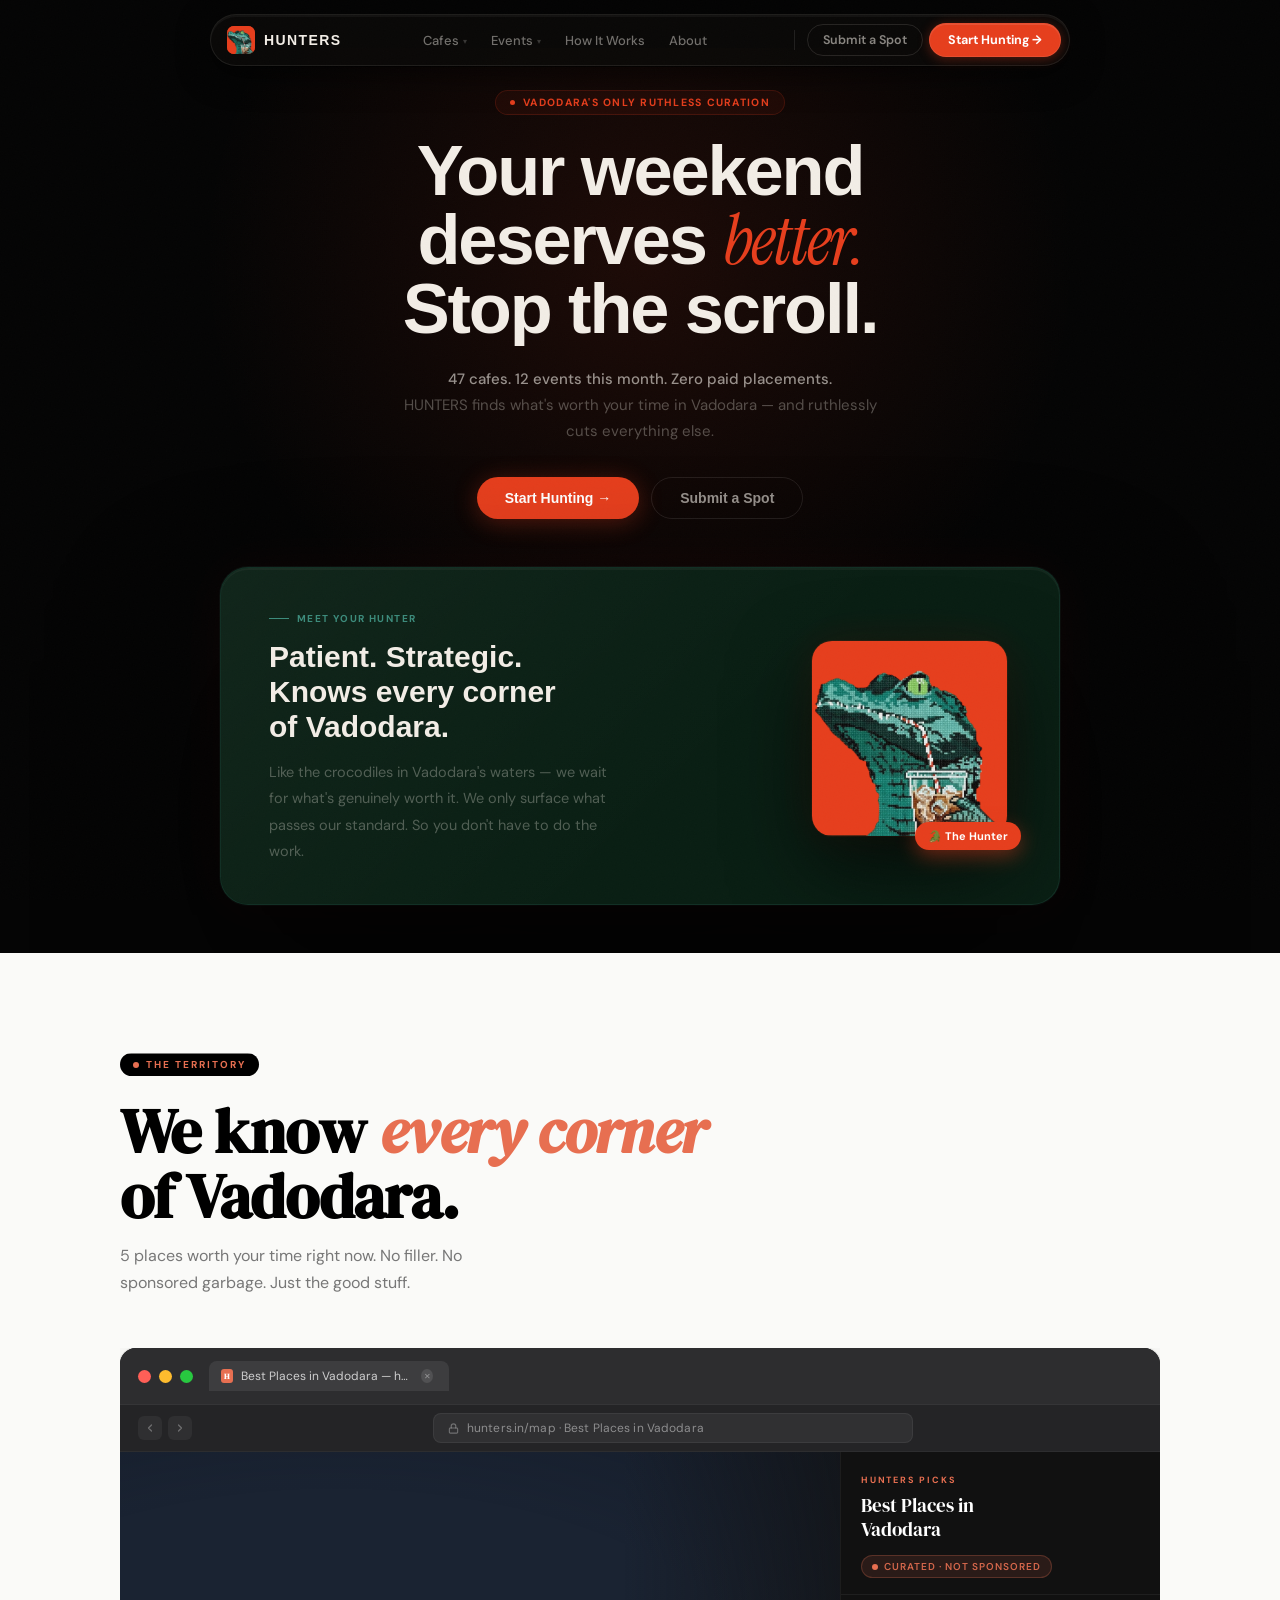
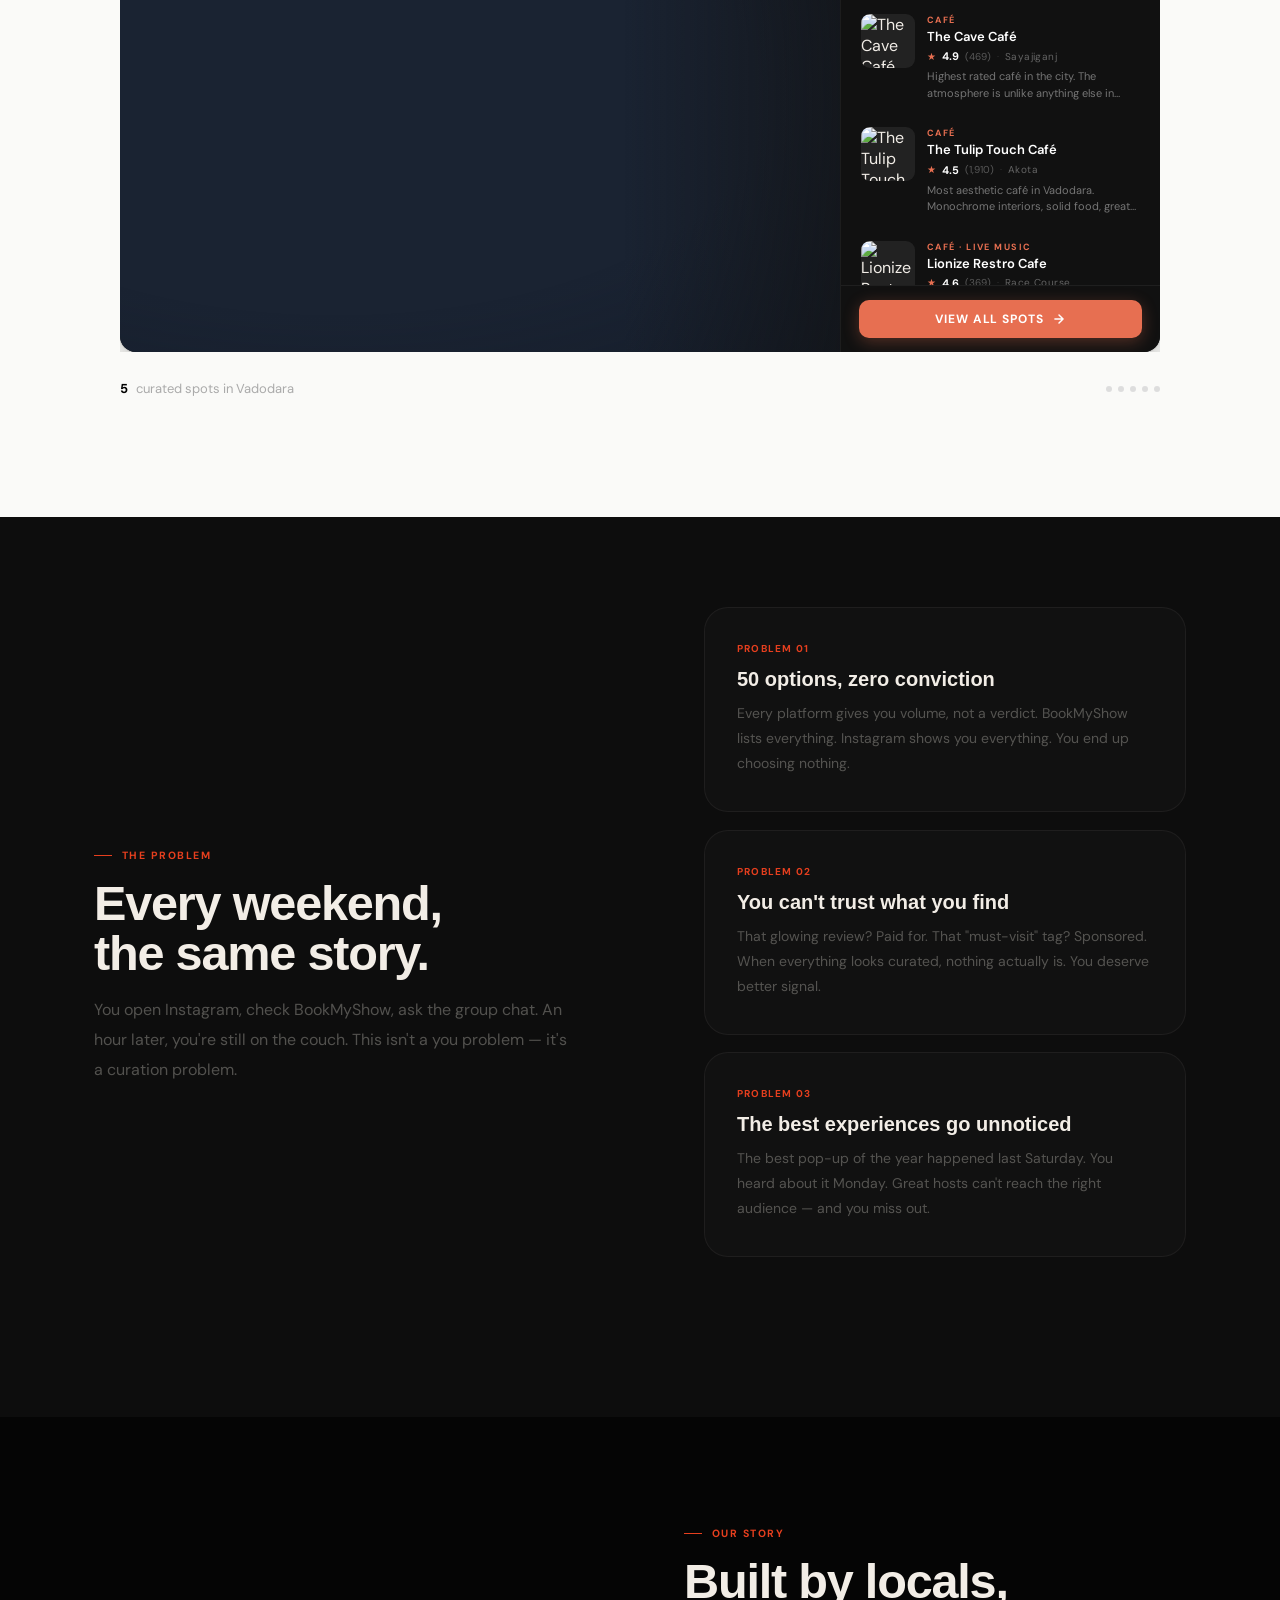
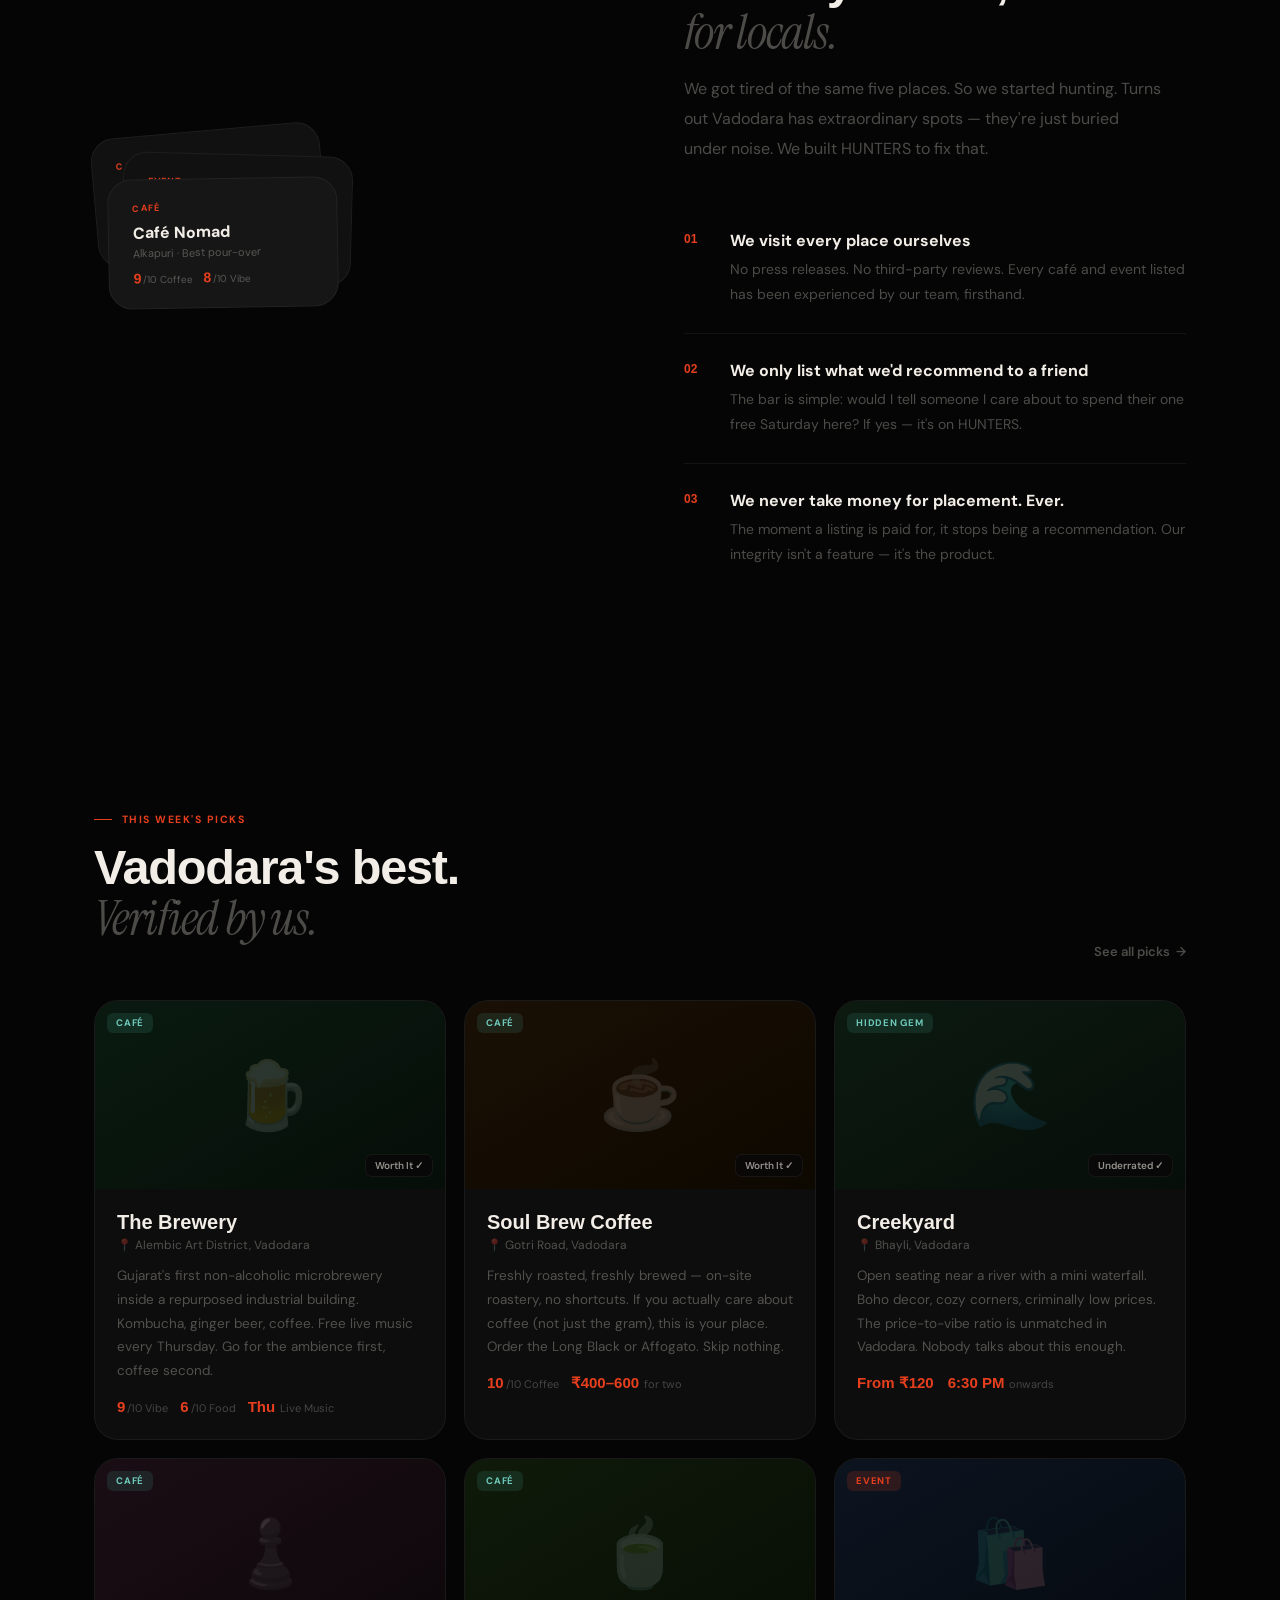
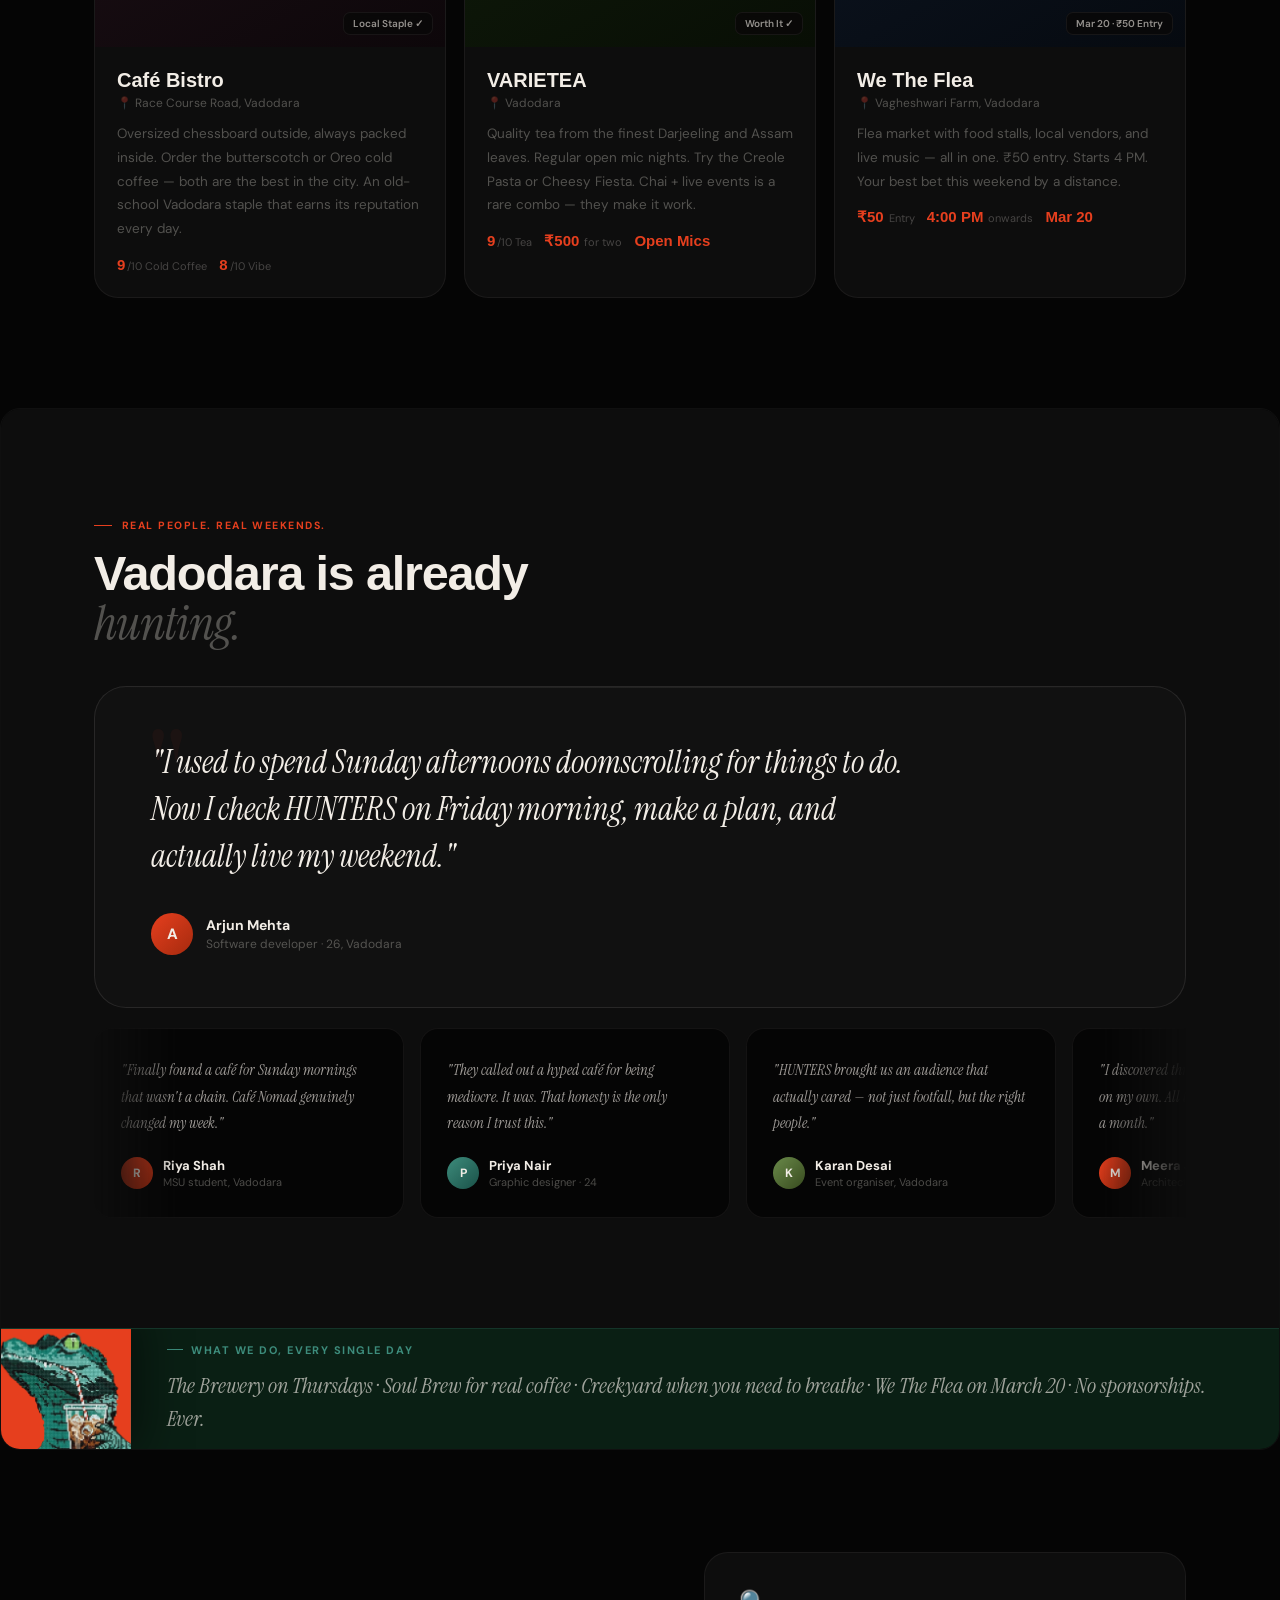
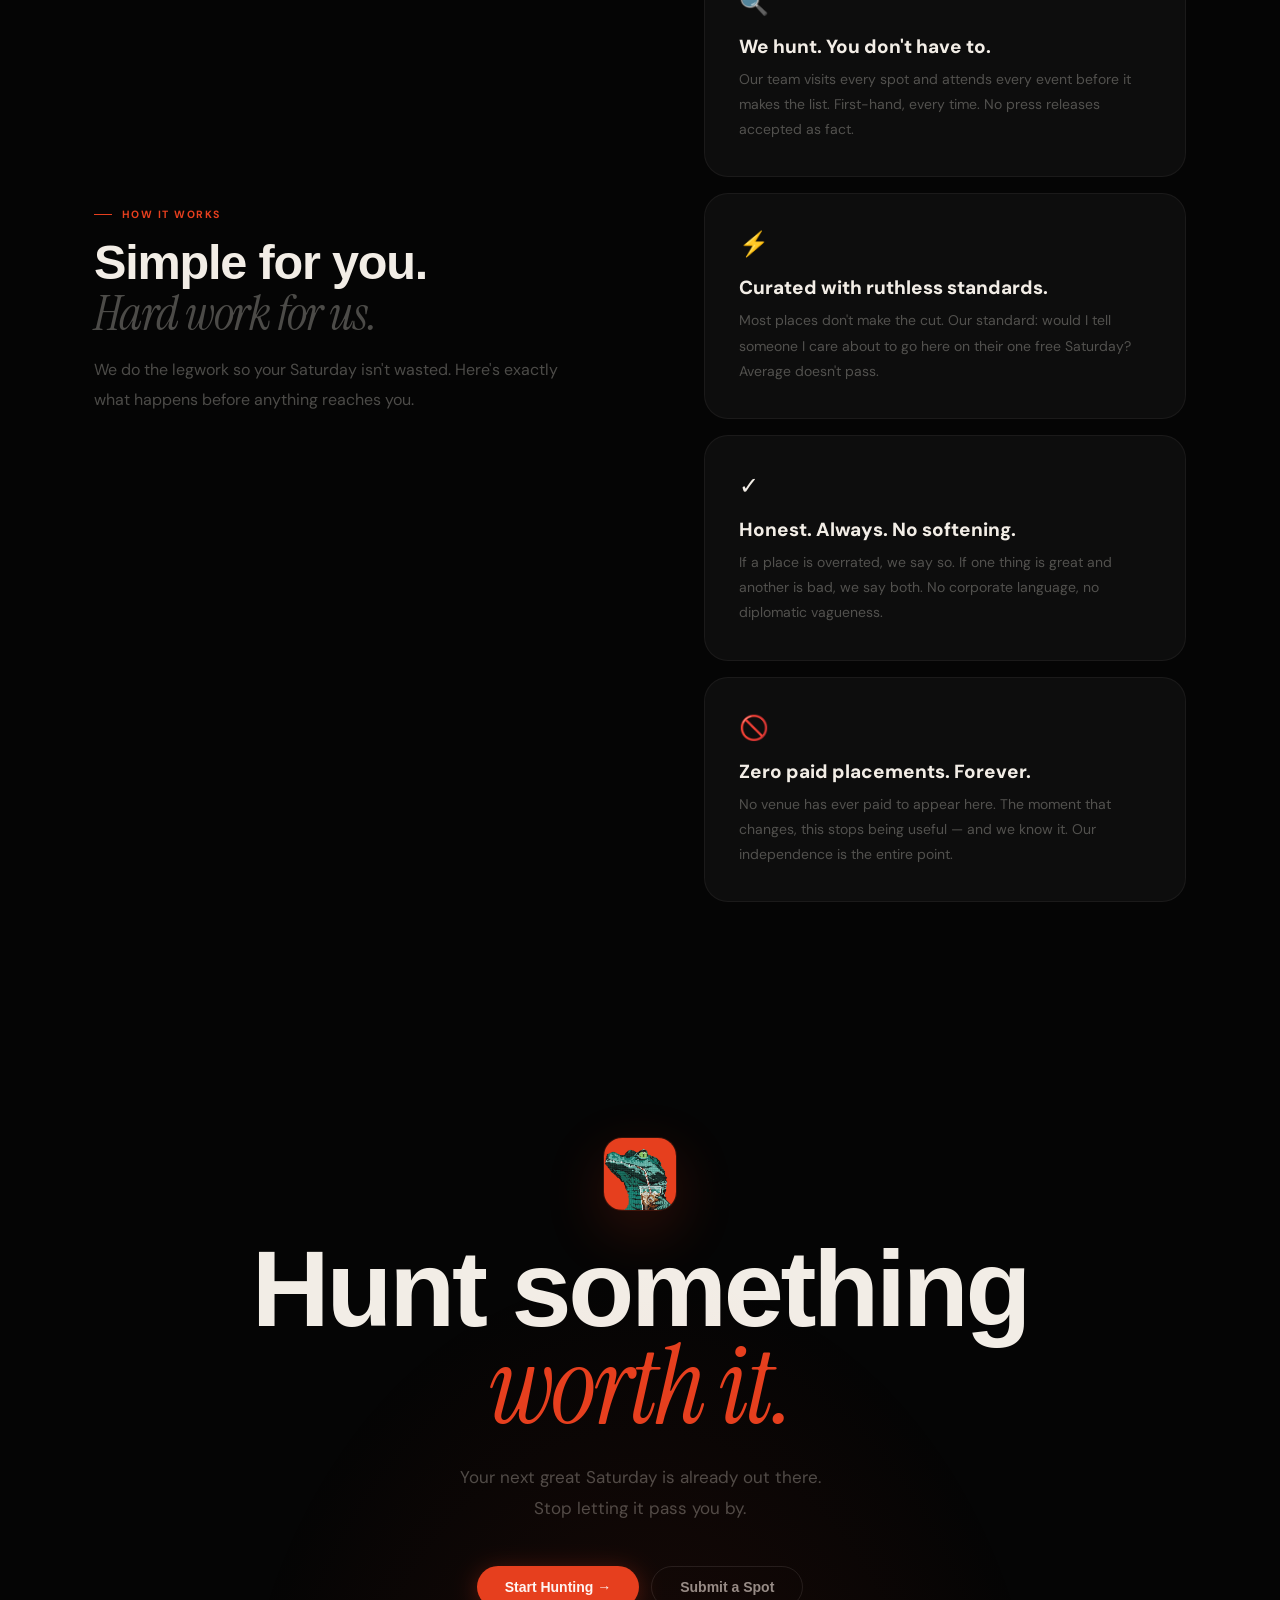
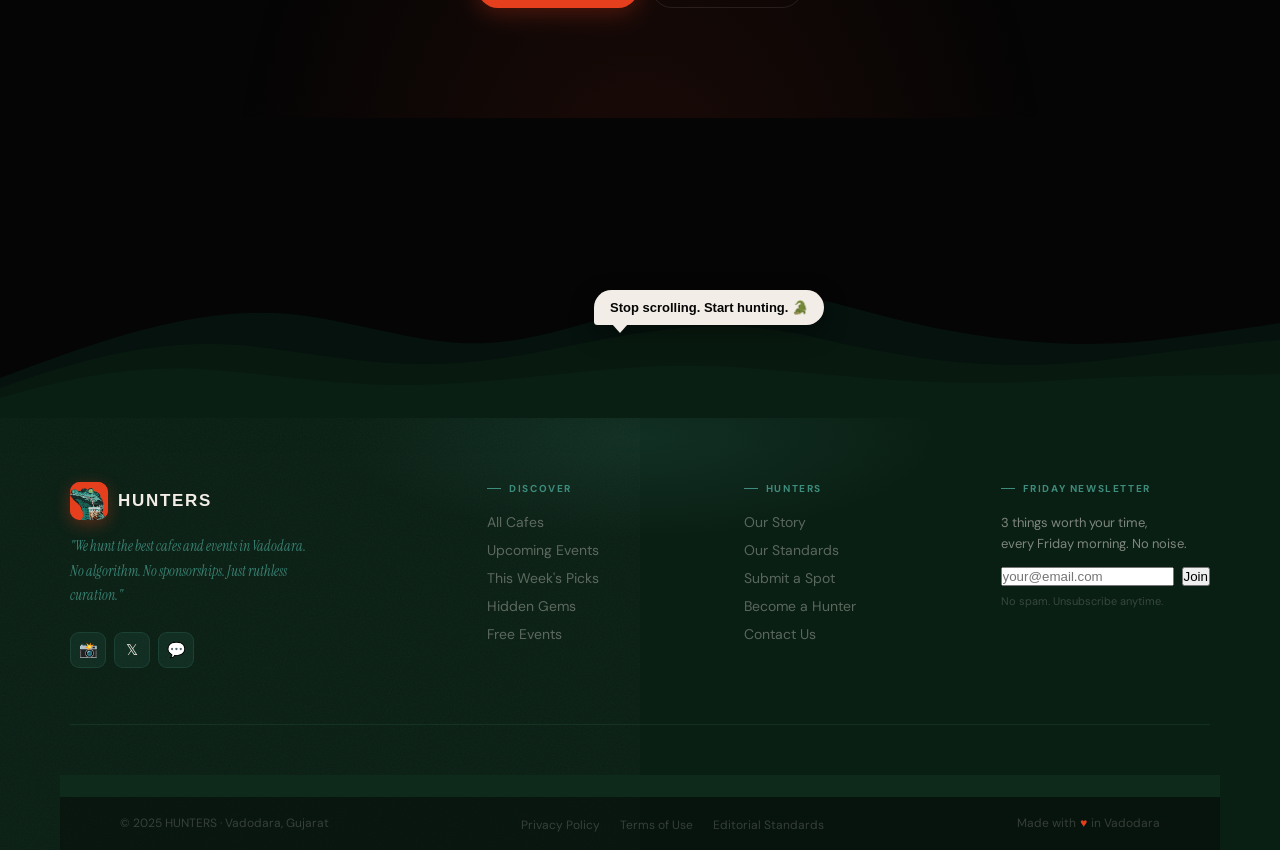
==== index.html @ c3a2cf5e "First Upload" ====
<!DOCTYPE html>
<html lang="en">

<head>
  <meta charset="UTF-8" />
  <meta name="viewport" content="width=device-width, initial-scale=1.0" />
  <title>HUNTERS — Find What's Worth It in Vadodara</title>
  <link rel="preconnect" href="https://fonts.googleapis.com">
  <link rel="preconnect" href="https://fonts.gstatic.com" crossorigin>
  <link
    href="https://fonts.googleapis.com/css2?family=Cabinet+Grotesk:wght@400;500;600;700;800;900&family=Instrument+Serif:ital@0;1&family=DM+Sans:ital,wght@0,300;0,400;0,500;1,400&family=DM+Serif+Display:ital@0;1&display=swap"
    rel="stylesheet">

  <style>
    /* ─────────────────────────────────────────
   DESIGN TOKENS
───────────────────────────────────────── */
    :root {
      --red: #e63f1e;
      --red-bright: #ff5230;
      --red-dim: rgba(230, 63, 30, .08);
      --red-glow: rgba(230, 63, 30, .18);

      --bg: #080808;
      --bg1: #0d0d0d;
      --bg2: #111111;
      --bg3: #161616;
      --bg4: #1c1c1c;

      --ink: #f2ede6;
      --ink60: rgba(242, 237, 230, .6);
      --ink30: rgba(242, 237, 230, .3);
      --ink10: rgba(242, 237, 230, .1);
      --ink06: rgba(242, 237, 230, .06);
      --ink03: rgba(242, 237, 230, .03);

      --green-bg: #0a1f14;
      --green-mid: #0d2a1a;
      --green-acc: #3d8c7c;
      --green-light: #4aab96;

      --r-sm: 12px;
      --r-md: 18px;
      --r-lg: 24px;
      --r-xl: 32px;

      --ease-out: cubic-bezier(.22, 1, .36, 1);
      --ease-in-out: cubic-bezier(.76, 0, .24, 1);
      --spring: cubic-bezier(.34, 1.4, .64, 1);
    }

    /* ─────────────────────────────────────────
   RESET + BASE
───────────────────────────────────────── */
    *,
    *::before,
    *::after {
      box-sizing: border-box;
      margin: 0;
      padding: 0;
    }

    html {
      scroll-behavior: smooth;
      font-size: 16px;
      -webkit-font-smoothing: antialiased;
    }

    body {
      background: #050505;
      color: var(--ink);
      font-family: 'DM Sans', sans-serif;
      font-weight: 400;
      overflow-x: hidden;
    }

    img {
      display: block;
    }

    a {
      text-decoration: none;
      color: inherit;
    }

    ::selection {
      background: var(--red);
      color: white;
    }


    /* Hero gets no side margin — full bleed */




    /* ─────────────────────────────────────────
   GRAIN OVERLAY
───────────────────────────────────────── */
    #grain {
      position: fixed;
      inset: 0;
      z-index: 8998;
      pointer-events: none;
      opacity: .28;
      background-image: url("data:image/svg+xml,%3Csvg xmlns='http://www.w3.org/2000/svg'%3E%3Cfilter id='g'%3E%3CfeTurbulence type='fractalNoise' baseFrequency='.72' numOctaves='4' stitchTiles='stitch'/%3E%3C/filter%3E%3Crect width='100%25' height='100%25' filter='url(%23g)' opacity='.06'/%3E%3C/svg%3E");
      animation: grainShift 8s steps(1) infinite;
    }

    @keyframes grainShift {
      0% {
        background-position: 0 0;
      }

      20% {
        background-position: -50px 30px;
      }

      40% {
        background-position: 80px -20px;
      }

      60% {
        background-position: -30px 60px;
      }

      80% {
        background-position: 50px -50px;
      }
    }

    /* ─────────────────────────────────────────
   NAV — Floating pill, Wispr Flow style
───────────────────────────────────────── */

    /* Outer wrapper — sits at top, provides the padding so pill floats */
    nav {
      position: fixed;
      top: 0;
      left: 0;
      right: 0;
      z-index: 700;
      padding: 14px 20px;
      pointer-events: none;
      /* let clicks pass through padding area */
      animation: fromTop .7s var(--ease-out) both;
    }

    @keyframes fromTop {
      from {
        opacity: 0;
        transform: translateY(-16px);
      }

      to {
        opacity: 1;
        transform: none;
      }
    }

    /* The pill itself */
    .nav-pill {
      pointer-events: all;
      max-width: 860px;
      margin: 0 auto;
      height: 52px;
      display: flex;
      align-items: center;
      justify-content: space-between;
      padding: 0 8px 0 16px;
      background: rgba(12, 11, 10, .88);
      backdrop-filter: blur(28px) saturate(180%);
      -webkit-backdrop-filter: blur(28px) saturate(180%);
      border: 1px solid rgba(242, 237, 230, .09);
      border-radius: 100px;
      box-shadow:
        0 2px 0 rgba(255, 255, 255, .04) inset,
        0 8px 32px rgba(0, 0, 0, .55),
        0 1px 0 rgba(0, 0, 0, .6);
      transition: border-color .3s, box-shadow .3s;
    }

    .nav-pill:hover {
      border-color: rgba(242, 237, 230, .13);
      box-shadow: 0 2px 0 rgba(255, 255, 255, .04) inset, 0 12px 40px rgba(0, 0, 0, .65), 0 1px 0 rgba(0, 0, 0, .6);
    }

    /* Divider between links and CTAs */
    .n-divider {
      width: 1px;
      height: 20px;
      background: rgba(242, 237, 230, .1);
      margin: 0 6px;
      flex-shrink: 0;
    }

    .n-brand {
      display: flex;
      align-items: center;
      gap: 9px;
      flex-shrink: 0;
    }

    .n-logo {
      width: 28px;
      height: 28px;
      border-radius: 7px;
      background: var(--red);
      overflow: hidden;
      flex-shrink: 0;
    }

    .n-logo img {
      width: 100%;
      height: 100%;
      object-fit: cover;
      object-position: 50% 18%;
    }

    .n-name {
      font-family: 'Cabinet Grotesk', sans-serif;
      font-weight: 900;
      font-size: 14px;
      letter-spacing: .1em;
      color: var(--ink);
    }

    .n-links {
      display: flex;
      align-items: center;
      gap: 0;
      list-style: none;
      margin: 0 auto;
      padding: 0 8px;
    }

    .n-links a {
      font-size: 13px;
      font-weight: 500;
      color: rgba(242, 237, 230, .45);
      padding: 6px 12px;
      border-radius: 100px;
      transition: color .2s, background .2s;
      display: flex;
      align-items: center;
      gap: 4px;
      white-space: nowrap;
    }

    .n-links a:hover {
      color: var(--ink);
      background: rgba(242, 237, 230, .06);
    }

    .n-arr {
      font-size: 8px;
      opacity: .45;
      margin-top: 1px;
    }

    .n-right {
      display: flex;
      align-items: center;
      gap: 6px;
      flex-shrink: 0;
    }

    /* Ghost pill — "Submit a Spot" */
    .n-ghost {
      font-size: 12.5px;
      font-weight: 600;
      color: rgba(242, 237, 230, .55);
      padding: 7px 15px;
      border-radius: 100px;
      border: 1px solid rgba(242, 237, 230, .12);
      transition: border-color .2s, color .2s, background .2s;
      white-space: nowrap;
    }

    .n-ghost:hover {
      border-color: rgba(242, 237, 230, .22);
      color: var(--ink);
      background: rgba(242, 237, 230, .04);
    }

    /* Filled pill — "Start Hunting →" */
    .n-cta {
      font-size: 12.5px;
      font-weight: 700;
      color: #fff;
      padding: 8px 18px;
      border-radius: 100px;
      background: var(--red);
      border: 1px solid rgba(255, 255, 255, .08);
      box-shadow: 0 2px 12px rgba(230, 63, 30, .35), 0 1px 0 rgba(255, 255, 255, .1) inset;
      transition: background .2s, transform .15s var(--spring), box-shadow .3s;
      white-space: nowrap;
    }

    .n-cta:hover {
      background: var(--red-bright);
      transform: translateY(-1px);
      box-shadow: 0 6px 24px rgba(230, 63, 30, .5), 0 1px 0 rgba(255, 255, 255, .12) inset;
    }

    /* ─────────────────────────────────────────
   TESTIMONIALS + BANNER — merged Wispr-style block
───────────────────────────────────────── */
    .proof-merged {
      margin: 0 16px 12px;
      border-radius: 28px;
      overflow: hidden;
      border: 1px solid rgba(255, 255, 255, .045);
    }

    .proof-merged .proof {
      border-radius: 0;
      background: var(--bg1);
    }

    /* Banner flush at bottom — no padding, no gap */
    .croc-banner-flush {
      padding: 0 !important;
      margin: 0 !important;
      background: transparent !important;
    }

    .croc-banner-flush .croc-banner {
      border-radius: 0 !important;
      border: none !important;
      border-top: 1px solid rgba(61, 140, 124, .2) !important;
      box-shadow: none !important;
      min-height: 80px;
    }

    /* ─────────────────────────────────────────
   HERO
───────────────────────────────────────── */
    .hero {
      min-height: 100vh;
      display: flex;
      flex-direction: column;
      align-items: center;
      justify-content: center;
      padding: 90px 40px 48px;
      text-align: center;
      position: relative;
      overflow: hidden;
    }

    /* Ambient glow */
    .h-glow {
      position: absolute;
      top: 5%;
      left: 50%;
      transform: translateX(-50%);
      width: 1000px;
      height: 700px;
      background: radial-gradient(ellipse at 50% 30%, rgba(230, 63, 30, .11) 0%, transparent 62%);
      pointer-events: none;
      animation: breathe 7s ease-in-out infinite;
    }

    @keyframes breathe {

      0%,
      100% {
        opacity: .8;
        transform: translateX(-50%) scale(1);
      }

      50% {
        opacity: 1;
        transform: translateX(-50%) scale(1.06);
      }
    }


    /* Badge */
    .h-badge {
      display: inline-flex;
      align-items: center;
      gap: 8px;
      background: rgba(230, 63, 30, .07);
      border: 1px solid rgba(230, 63, 30, .18);
      border-radius: 100px;
      padding: 5px 14px;
      font-size: 10.5px;
      font-weight: 700;
      letter-spacing: .12em;
      text-transform: uppercase;
      color: var(--red);
      margin-bottom: 24px;
      animation: fadeUp .7s var(--ease-out) .1s both;
    }

    .h-dot {
      width: 5px;
      height: 5px;
      background: var(--red);
      border-radius: 50%;
      animation: pulse 2s infinite;
    }

    @keyframes pulse {

      0%,
      100% {
        opacity: 1;
        transform: scale(1);
      }

      50% {
        opacity: .3;
        transform: scale(.6);
      }
    }

    /* Headline — word-by-word */
    .h-title {
      font-family: 'Cabinet Grotesk', sans-serif;
      font-weight: 900;
      font-size: clamp(40px, 5.5vw, 80px);
      line-height: .92;
      letter-spacing: -.03em;
      margin-bottom: 0;
    }

    /* Each line clips to reveal text on load */
    .h-line {
      display: block;
      overflow: hidden;
      padding-bottom: .06em;
    }

    .h-line-inner {
      display: block;
      animation: lineUp .9s var(--ease-out) both;
    }

    .hl1 .h-line-inner {
      animation-delay: .12s;
    }

    .hl2 .h-line-inner {
      animation-delay: .24s;
    }

    .hl3 .h-line-inner {
      animation-delay: .36s;
    }

    @keyframes lineUp {
      from {
        transform: translateY(102%);
        opacity: 0;
      }

      to {
        transform: translateY(0);
        opacity: 1;
      }
    }

    .h-serif {
      font-family: 'Instrument Serif', serif;
      font-style: italic;
      font-weight: 400;
      color: var(--red);
    }

    .h-sub {
      font-size: 15px;
      font-weight: 400;
      color: var(--ink30);
      line-height: 1.75;
      max-width: 480px;
      margin: 20px auto 32px;
      animation: fadeUp .7s var(--ease-out) .5s both;
    }

    .h-sub strong {
      color: var(--ink60);
      font-weight: 500;
    }

    .h-ctas {
      display: flex;
      gap: 12px;
      justify-content: center;
      flex-wrap: wrap;
      animation: fadeUp .7s var(--ease-out) .62s both;
      margin-bottom: 48px;
    }

    /* ─────────────────────────────────────────
   CROC PANEL — 3D tilt, premium card
───────────────────────────────────────── */
    .croc-wrap {
      animation: fadeUp .9s var(--ease-out) .72s both;
      perspective: 1000px;
      width: min(840px, 92vw);
    }

    .croc-card {
      background: var(--green-bg);
      border: 1px solid rgba(61, 140, 124, .16);
      border-radius: 28px;
      display: flex;
      flex-direction: column;
      position: relative;
      overflow: hidden;
      transform-style: preserve-3d;
      transition: transform .06s linear;
      box-shadow:
        0 2px 0 rgba(255, 255, 255, .04) inset,
        0 80px 160px rgba(0, 0, 0, .7),
        0 0 0 1px rgba(61, 140, 124, .08),
        0 0 60px rgba(230, 63, 30, .05);
    }

    /* Inner row: text + croc image */
    .croc-inner {
      display: flex;
      align-items: center;
      padding: 44px 52px 40px 48px;
      gap: 48px;
      transform-style: preserve-3d;
    }

    /* Shimmer on hover */
    .croc-card::before {
      content: '';
      position: absolute;
      inset: 0;
      border-radius: 28px;
      background: linear-gradient(135deg, rgba(255, 255, 255, .03) 0%, transparent 60%);
      pointer-events: none;
      transition: opacity .4s;
    }

    .croc-card:hover::before {
      opacity: .7;
    }

    .croc-text {
      flex: 1;
      text-align: left;
      transform: translateZ(24px);
    }

    .croc-eyebrow {
      font-size: 10px;
      font-weight: 700;
      letter-spacing: .14em;
      text-transform: uppercase;
      color: var(--green-acc);
      margin-bottom: 14px;
      display: flex;
      align-items: center;
      gap: 8px;
    }

    .croc-eyebrow::before {
      content: '';
      width: 20px;
      height: 1px;
      background: var(--green-acc);
    }

    .croc-title {
      font-family: 'Cabinet Grotesk', sans-serif;
      font-weight: 800;
      font-size: clamp(22px, 2.8vw, 30px);
      line-height: 1.18;
      color: var(--ink);
      margin-bottom: 14px;
    }

    .croc-body {
      font-size: 14.5px;
      color: var(--ink30);
      line-height: 1.82;
      max-width: 360px;
    }

    /* Croc image */
    .croc-img-side {
      flex-shrink: 0;
      width: 195px;
      height: 195px;
      position: relative;
      transform: translateZ(44px);
    }

    .croc-img-side img {
      width: 195px;
      height: 195px;
      border-radius: 20px;
      object-fit: cover;
      object-position: 50% 14%;
      box-shadow:
        0 30px 80px rgba(0, 0, 0, .65),
        0 0 0 1px rgba(230, 63, 30, .12),
        0 0 40px rgba(230, 63, 30, .1);
      animation: float 5s ease-in-out infinite;
    }

    @keyframes float {

      0%,
      100% {
        transform: translateY(0)
      }

      50% {
        transform: translateY(-9px)
      }
    }

    .croc-badge {
      position: absolute;
      bottom: -14px;
      right: -14px;
      background: var(--red);
      color: #fff;
      font-size: 11px;
      font-weight: 700;
      padding: 7px 13px;
      border-radius: 100px;
      white-space: nowrap;
      box-shadow: 0 6px 20px rgba(230, 63, 30, .45);
      transform: translateZ(56px);
    }


    to {
      transform: translateX(-50%);
    }
    }

    to {
      transform: translateX(-50%)
    }
    }

    /* ─────────────────────────────────────────
   CROC BANNER — Wispr-style
───────────────────────────────────────── */
    .croc-banner-wrap {
      padding: 28px 44px;
      background: #050505;
    }

    .croc-banner {
      background: var(--green-bg);
      border: 1px solid rgba(61, 140, 124, .2);
      border-radius: 24px;
      display: flex;
      align-items: center;
      overflow: hidden;
      position: relative;
      min-height: 120px;
      box-shadow: 0 2px 0 rgba(255, 255, 255, .03) inset, 0 20px 60px rgba(0, 0, 0, .5);
    }

    /* Croc image flush left, overflowing top */
    .cb-croc {
      flex-shrink: 0;
      width: 130px;
      height: 140px;
      position: relative;
      margin-bottom: -20px;
      /* overflow bottom */
      align-self: flex-end;
    }

    .cb-croc img {
      width: 130px;
      height: 140px;
      object-fit: cover;
      object-position: 50% 10%;
      border-radius: 0;
      /* slight overflow feel */
      margin-top: -18px;
      filter: drop-shadow(8px 0 24px rgba(0, 0, 0, .5));
    }

    /* Divider line between croc and text */
    .cb-croc::after {
      content: '';
      position: absolute;
      right: 0;
      top: 20%;
      bottom: 10%;
      width: 1px;
      background: rgba(61, 140, 124, .2);
    }

    /* Right content */
    .cb-content {
      flex: 1;
      padding: 0 36px;
      overflow: hidden;
    }

    .cb-label {
      font-size: 11px;
      font-weight: 700;
      letter-spacing: .14em;
      text-transform: uppercase;
      color: var(--green-acc);
      margin-bottom: 12px;
      display: flex;
      align-items: center;
      gap: 8px;
    }

    .cb-label::before {
      content: '';
      width: 16px;
      height: 1px;
      background: var(--green-acc);
    }

    .cb-static-text {
      font-family: 'Instrument Serif', serif;
      font-style: italic;
      font-size: clamp(16px, 2vw, 22px);
      color: rgba(242, 237, 230, .65);
      line-height: 1.5;
    }

    @media(max-width:900px) {
      .croc-banner-wrap {
        padding: 20px 16px;
      }

      .croc-banner {
        border-radius: 18px;
        min-height: 100px;
      }

      .cb-croc {
        width: 90px;
        height: 100px;
      }

      .cb-croc img {
        width: 90px;
        height: 100px;
      }

      .cb-content {
        padding: 0 20px;
      }

      .cb-ticker {
        font-size: 16px;
      }
    }

    /* ─────────────────────────────────────────
   SHARED LAYOUT
───────────────────────────────────────── */
    .wrap {
      max-width: 1180px;
      margin: 0 auto;
      padding: 110px 44px;
    }

    .wrap-wide {
      max-width: 1180px;
      margin: 0 auto;
      padding: 0 44px;
    }


    .ey {
      font-size: 10.5px;
      font-weight: 700;
      letter-spacing: .14em;
      text-transform: uppercase;
      color: var(--red);
      margin-bottom: 16px;
      display: flex;
      align-items: center;
      gap: 10px;
    }

    .ey::before {
      content: '';
      width: 18px;
      height: 1px;
      background: var(--red);
    }

    .sec-h {
      font-family: 'Cabinet Grotesk', sans-serif;
      font-weight: 900;
      font-size: clamp(34px, 3.8vw, 52px);
      line-height: 1.04;
      letter-spacing: -.025em;
      margin-bottom: 16px;
    }

    .sec-h .it {
      font-family: 'Instrument Serif', serif;
      font-style: italic;
      font-weight: 400;
      color: var(--ink30);
    }

    .sec-p {
      font-size: 16px;
      color: var(--ink30);
      line-height: 1.88;
      max-width: 480px;
    }

    /* ─────────────────────────────────────────
   BUTTONS
───────────────────────────────────────── */
    .btn-red {
      display: inline-flex;
      align-items: center;
      gap: 7px;
      background: var(--red);
      color: #fff;
      font-family: 'Cabinet Grotesk', sans-serif;
      font-size: 14px;
      font-weight: 700;
      padding: 13px 28px;
      border-radius: 100px;
      border: none;
      white-space: nowrap;
      box-shadow: 0 4px 24px rgba(230, 63, 30, .32);
      transition: background .2s, transform .2s var(--spring), box-shadow .25s;
    }

    .btn-red:hover {
      background: var(--red-bright);
      transform: translateY(-2px);
      box-shadow: 0 12px 40px rgba(230, 63, 30, .5);
    }

    .btn-outline {
      display: inline-flex;
      align-items: center;
      gap: 7px;
      background: transparent;
      color: var(--ink60);
      font-family: 'Cabinet Grotesk', sans-serif;
      font-size: 14px;
      font-weight: 600;
      padding: 12px 28px;
      border-radius: 100px;
      border: 1px solid var(--ink10);
      white-space: nowrap;
      transition: border-color .2s, color .2s, transform .2s var(--spring), background .2s;
    }

    .btn-outline:hover {
      border-color: rgba(242, 237, 230, .22);
      color: var(--ink);
      background: var(--ink03);
      transform: translateY(-2px);
    }

    /* ─────────────────────────────────────────
   AMPLIFY — sticky scroll pain
───────────────────────────────────────── */
    .amp {
      background: var(--bg1);
    }

    .amp-grid {
      max-width: 1180px;
      margin: 0 auto;
      display: grid;
      grid-template-columns: 1fr 1fr;
      gap: 0;
    }

    .amp-sticky {
      position: sticky;
      top: 0;
      height: 100vh;
      display: flex;
      flex-direction: column;
      justify-content: center;
      padding: 60px 64px 60px 44px;
    }

    .amp-scroll {
      padding: 90px 44px 90px 64px;
    }

    .pain {
      background: var(--bg2);
      border: 1px solid var(--ink06);
      border-radius: var(--r-lg);
      padding: 34px 32px;
      margin-bottom: 18px;
      opacity: 0;
      transform: translateX(28px);
      transition: opacity .65s var(--ease-out), transform .65s var(--ease-out), border-color .25s;
      will-change: transform, opacity;
    }

    .pain.in {
      opacity: 1;
      transform: none;
    }

    .pain:hover {
      border-color: rgba(230, 63, 30, .15);
    }

    .pain-n {
      font-size: 10px;
      font-weight: 700;
      letter-spacing: .12em;
      color: var(--red);
      text-transform: uppercase;
      margin-bottom: 12px;
    }

    .pain-t {
      font-family: 'Cabinet Grotesk', sans-serif;
      font-weight: 800;
      font-size: 20px;
      color: var(--ink);
      margin-bottom: 9px;
      line-height: 1.25;
    }

    .pain-b {
      font-size: 14px;
      color: var(--ink30);
      line-height: 1.8;
    }

    /* ─────────────────────────────────────────
   STORY
───────────────────────────────────────── */
    .story-grid {
      display: grid;
      grid-template-columns: 1fr 1fr;
      gap: 88px;
      align-items: center;
    }

    .card-stack {
      position: relative;
      height: 260px;
    }

    .sc {
      position: absolute;
      background: var(--bg2);
      border: 1px solid var(--ink06);
      border-radius: var(--r-lg);
      padding: 22px 24px;
      width: 230px;
    }

    .sc1 {
      top: 0;
      left: 0;
      transform: rotate(-5deg);
      z-index: 1;
    }

    .sc2 {
      top: 24px;
      left: 28px;
      transform: rotate(1.5deg);
      z-index: 2;
    }

    .sc3 {
      top: 48px;
      left: 14px;
      transform: rotate(-1deg);
      z-index: 3;
      background: var(--bg3);
    }

    .sc-ey {
      font-size: 9px;
      font-weight: 700;
      letter-spacing: .12em;
      color: var(--red);
      text-transform: uppercase;
      margin-bottom: 8px;
    }

    .sc-n {
      font-weight: 800;
      font-size: 16px;
      color: var(--ink);
      margin-bottom: 3px;
    }

    .sc-s {
      font-size: 11px;
      color: var(--ink30);
    }

    .sc-scores {
      display: flex;
      gap: 10px;
      margin-top: 10px;
    }

    .sc-score {
      font-size: 10px;
      color: var(--ink30);
    }

    .sc-score strong {
      font-family: 'Cabinet Grotesk', sans-serif;
      font-weight: 900;
      font-size: 14px;
      color: var(--red);
      margin-right: 2px;
    }

    .steps {
      display: flex;
      flex-direction: column;
      gap: 0;
      margin-top: 40px;
    }

    .step {
      display: flex;
      gap: 20px;
      padding: 26px 0;
      border-bottom: 1px solid var(--ink06);
      opacity: 0;
      transform: translateY(14px);
      transition: opacity .55s var(--ease-out), transform .55s var(--ease-out);
    }

    .step:last-child {
      border-bottom: none;
    }

    .step.in {
      opacity: 1;
      transform: none;
    }

    .step-n {
      font-family: 'Cabinet Grotesk', sans-serif;
      font-weight: 900;
      font-size: 12px;
      color: var(--red);
      min-width: 26px;
      margin-top: 2px;
    }

    .step-t {
      font-weight: 700;
      font-size: 16px;
      color: var(--ink);
      margin-bottom: 6px;
    }

    .step-b {
      font-size: 14px;
      color: var(--ink30);
      line-height: 1.78;
    }

    /* ─────────────────────────────────────────
   PICKS
───────────────────────────────────────── */
    .picks-head {
      display: flex;
      align-items: flex-end;
      justify-content: space-between;
      flex-wrap: wrap;
      gap: 16px;
      margin-bottom: 40px;
    }

    .see-all {
      font-size: 13px;
      font-weight: 600;
      color: var(--ink30);
      display: flex;
      align-items: center;
      gap: 6px;
      transition: color .2s;
    }

    .see-all::after {
      content: '→';
      transition: transform .2s;
    }

    .see-all:hover {
      color: var(--red);
    }

    .see-all:hover::after {
      transform: translateX(4px);
    }

    .picks-grid {
      display: grid;
      grid-template-columns: repeat(3, 1fr);
      gap: 18px;
    }

    .card {
      background: var(--bg1);
      border: 1px solid var(--ink06);
      border-radius: var(--r-lg);
      overflow: hidden;
      opacity: 0;
      transform: translateY(22px);
      transition: opacity .6s var(--ease-out), transform .6s var(--ease-out), box-shadow .3s, border-color .3s;
      will-change: transform;
    }

    .card.in {
      opacity: 1;
      transform: none;
    }

    /* We override transform on hover via JS */

    .c-thumb {
      height: 188px;
      position: relative;
      overflow: hidden;
    }

    .ct1 {
      background: linear-gradient(150deg, #261510 0%, #130a06 100%);
    }

    .ct2 {
      background: linear-gradient(150deg, #0e1e10 0%, #070f08 100%);
    }

    .ct3 {
      background: linear-gradient(150deg, #0c1420 0%, #060a10 100%);
    }

    .c-emo {
      position: absolute;
      inset: 0;
      display: flex;
      align-items: center;
      justify-content: center;
      font-size: 66px;
      opacity: .14;
      user-select: none;
    }

    .c-chip {
      position: absolute;
      top: 12px;
      left: 12px;
      font-size: 9.5px;
      font-weight: 700;
      letter-spacing: .08em;
      text-transform: uppercase;
      padding: 4px 9px;
      border-radius: 6px;
    }

    .chip-cafe {
      background: rgba(61, 140, 124, .18);
      color: #6ec9bb;
    }

    .chip-evt {
      background: rgba(230, 63, 30, .16);
      color: var(--red);
    }

    .c-badge {
      position: absolute;
      bottom: 12px;
      right: 12px;
      background: rgba(10, 9, 8, .88);
      backdrop-filter: blur(8px);
      border: 1px solid var(--ink06);
      border-radius: 7px;
      padding: 4px 9px;
      font-size: 10px;
      font-weight: 600;
      color: var(--ink60);
    }

    .c-body {
      padding: 22px 22px 24px;
    }

    .c-name {
      font-family: 'Cabinet Grotesk', sans-serif;
      font-weight: 800;
      font-size: 20px;
      color: var(--ink);
      margin-bottom: 3px;
    }

    .c-loc {
      font-size: 12px;
      color: var(--ink30);
      margin-bottom: 11px;
    }

    .c-desc {
      font-size: 13.5px;
      color: var(--ink30);
      line-height: 1.76;
      margin-bottom: 15px;
    }

    .c-scores {
      display: flex;
      gap: 12px;
    }

    .c-sc {
      font-size: 11px;
      color: rgba(242, 237, 230, .25);
    }

    .c-sc strong {
      font-family: 'Cabinet Grotesk', sans-serif;
      font-weight: 900;
      font-size: 15px;
      color: var(--red);
      margin-right: 2px;
    }

    /* ─────────────────────────────────────────
   TESTIMONIALS
───────────────────────────────────────── */
    .proof {
      background: var(--bg1);
    }

    .big-q {
      background: var(--bg2);
      border: 1px solid var(--ink10);
      border-radius: var(--r-xl);
      padding: 52px 56px;
      position: relative;
      overflow: hidden;
      margin-bottom: 20px;
      opacity: 0;
      transform: translateY(18px);
      transition: opacity .6s var(--ease-out), transform .6s var(--ease-out);
    }

    .big-q.in {
      opacity: 1;
      transform: none;
    }

    /* Subtle shimmer */
    .big-q::before {
      content: '';
      position: absolute;
      top: 0;
      left: 0;
      right: 0;
      height: 1px;
      background: linear-gradient(90deg, transparent, rgba(242, 237, 230, .08) 40%, rgba(242, 237, 230, .08) 60%, transparent);
    }

    .bq-mark {
      position: absolute;
      top: 28px;
      left: 48px;
      font-family: 'Instrument Serif', serif;
      font-size: 130px;
      line-height: 1;
      color: rgba(230, 63, 30, .05);
      pointer-events: none;
      user-select: none;
    }

    .bq-text {
      font-family: 'Instrument Serif', serif;
      font-style: italic;
      font-weight: 400;
      font-size: clamp(20px, 2.6vw, 32px);
      line-height: 1.48;
      color: var(--ink);
      max-width: 780px;
      margin-bottom: 32px;
      position: relative;
      z-index: 1;
    }

    .bq-auth {
      display: flex;
      align-items: center;
      gap: 13px;
    }

    .bq-av {
      width: 42px;
      height: 42px;
      border-radius: 50%;
      display: flex;
      align-items: center;
      justify-content: center;
      font-weight: 800;
      font-size: 15px;
      flex-shrink: 0;
    }

    .av-r {
      background: linear-gradient(135deg, #e63f1e, #a52a0e);
    }

    .bq-nm {
      font-weight: 700;
      font-size: 14px;
      color: var(--ink);
    }

    .bq-sb {
      font-size: 12px;
      color: var(--ink30);
      margin-top: 2px;
    }

    /* Scrolling testimonials */
    .tc-scroll-wrap {
      position: relative;
      overflow: hidden;
      /* fade edges */
      mask-image: linear-gradient(90deg, transparent 0%, black 8%, black 92%, transparent 100%);
      -webkit-mask-image: linear-gradient(90deg, transparent 0%, black 8%, black 92%, transparent 100%);
    }

    .tc-scroll-track {
      display: flex;
      gap: 16px;
      width: max-content;
      animation: tcScroll 42s linear infinite;
    }

    .tc-scroll-track:hover {
      animation-play-state: paused;
    }

    .tc-slide {
      background: #050505;
      border: 1px solid var(--ink06);
      border-radius: var(--r-md);
      padding: 28px 26px;
      width: 310px;
      flex-shrink: 0;
      transition: border-color .25s, transform .3s var(--ease-out);
    }

    .tc-slide:hover {
      border-color: var(--ink10);
      transform: translateY(-3px);
    }

    @keyframes tcScroll {
      from {
        transform: translateX(0);
      }

      to {
        transform: translateX(-50%);
      }
    }

    .tc {
      background: #050505;
      border: 1px solid var(--ink06);
      border-radius: var(--r-md);
      padding: 26px;
      opacity: 0;
      transform: translateY(16px);
      transition: opacity .5s var(--ease-out), transform .5s var(--ease-out), border-color .25s;
    }

    .tc.in {
      opacity: 1;
      transform: none;
    }

    .tc:hover {
      border-color: var(--ink10);
    }

    .tc-q {
      font-family: 'Instrument Serif', serif;
      font-style: italic;
      font-size: 15px;
      line-height: 1.78;
      color: rgba(242, 237, 230, .65);
      margin-bottom: 20px;
    }

    .tc-a {
      display: flex;
      align-items: center;
      gap: 10px;
    }

    .tc-av {
      width: 32px;
      height: 32px;
      border-radius: 50%;
      display: flex;
      align-items: center;
      justify-content: center;
      font-weight: 700;
      font-size: 12px;
      flex-shrink: 0;
    }

    .tav1 {
      background: linear-gradient(135deg, #e63f1e, #a52a0e);
    }

    .tav2 {
      background: linear-gradient(135deg, #3d8c7c, #1a5148);
    }

    .tav3 {
      background: linear-gradient(135deg, #6a8a4a, #374a1e);
    }

    .tc-nm {
      font-size: 13px;
      font-weight: 700;
      color: var(--ink);
    }

    .tc-sb {
      font-size: 11px;
      color: var(--ink30);
      margin-top: 1px;
    }

    /* ─────────────────────────────────────────
   OFFER — sticky how it works
───────────────────────────────────────── */
    .offer-grid {
      max-width: 1180px;
      margin: 0 auto;
      display: grid;
      grid-template-columns: 1fr 1fr;
      gap: 0;
    }

    .offer-sticky {
      position: sticky;
      top: 0;
      height: 100vh;
      display: flex;
      flex-direction: column;
      justify-content: center;
      padding: 60px 64px 60px 44px;
    }

    .offer-scroll {
      padding: 90px 44px 90px 64px;
    }

    .oc {
      background: var(--bg1);
      border: 1px solid var(--ink06);
      border-radius: var(--r-lg);
      padding: 34px;
      margin-bottom: 16px;
      opacity: 0;
      transform: translateY(22px);
      transition: opacity .55s var(--ease-out), transform .55s var(--ease-out), border-color .25s;
    }

    .oc.in {
      opacity: 1;
      transform: none;
    }

    .oc:hover {
      border-color: rgba(230, 63, 30, .15);
    }

    .oc-icon {
      font-size: 24px;
      margin-bottom: 16px;
    }

    .oc-t {
      font-weight: 800;
      font-size: 19px;
      color: var(--ink);
      margin-bottom: 8px;
    }

    .oc-b {
      font-size: 14px;
      color: var(--ink30);
      line-height: 1.8;
    }

    /* ─────────────────────────────────────────
   CTA
───────────────────────────────────────── */
    .cta-wrap {
      text-align: center;
      padding: 130px 44px 110px;
      position: relative;
      overflow: hidden;
    }

    .cta-glow {
      position: absolute;
      bottom: -100px;
      left: 50%;
      transform: translateX(-50%);
      width: 900px;
      height: 600px;
      background: radial-gradient(ellipse at bottom, rgba(230, 63, 30, .1) 0%, transparent 65%);
      pointer-events: none;
    }

    /* Thin horizontal lines for Framer-style depth */

    .cta-logo {
      width: 72px;
      height: 72px;
      border-radius: 18px;
      overflow: hidden;
      margin: 0 auto 30px;
      box-shadow: 0 0 0 1px rgba(230, 63, 30, .18), 0 20px 60px rgba(230, 63, 30, .2);
    }

    .cta-logo img {
      width: 100%;
      height: 100%;
      object-fit: cover;
      object-position: 50% 14%;
    }

    .cta-h {
      font-family: 'Cabinet Grotesk', sans-serif;
      font-weight: 900;
      font-size: clamp(54px, 8.5vw, 108px);
      line-height: .9;
      letter-spacing: -.03em;
      margin-bottom: 26px;
    }

    .cta-h .accent {
      color: var(--red);
    }

    .cta-h .it {
      font-family: 'Instrument Serif', serif;
      font-style: italic;
      font-weight: 400;
    }

    .cta-sub {
      font-size: 17px;
      color: var(--ink30);
      max-width: 400px;
      margin: 0 auto 42px;
      line-height: 1.85;
    }

    .cta-btns {
      display: flex;
      gap: 12px;
      justify-content: center;
      flex-wrap: wrap;
    }


    /* ─────────────────────────────────────────
   FOOTER
───────────────────────────────────────── */
    footer {
      background: var(--bg1);
      padding: 80px 44px 40px;
      position: relative;
      overflow: hidden;
    }

    /* Big background wordmark */
    footer::before {
      content: 'HUNTERS';
      position: absolute;
      bottom: -30px;
      left: 50%;
      transform: translateX(-50%);
      font-family: 'Cabinet Grotesk', sans-serif;
      font-weight: 900;
      font-size: clamp(80px, 14vw, 180px);
      letter-spacing: -.04em;
      color: rgba(242, 237, 230, .025);
      pointer-events: none;
      white-space: nowrap;
      user-select: none;
    }

    /* ══════════════════════ FOOTER SYSTEM ══════════════════════ */
    .footer-scene {
      position: relative;
      margin-top: 80px;
    }

    /* ── TERRAIN / LANDSCAPE ── */
    .terrain {
      position: relative;
      height: 220px;
      overflow: visible;
      pointer-events: none;
    }

    .terrain svg {
      position: absolute;
      bottom: 0;
      left: 0;
      width: 100%;
      height: 100%;
      overflow: visible;
    }

    /* ── CROC MASCOT ── */
    .croc-mascot {
      position: absolute;
      bottom: 60px;
      left: 50%;
      transform: translateX(-50%);
      width: 260px;
      z-index: 10;
      animation: crocFloat 4s ease-in-out infinite;
      pointer-events: none;
      user-select: none;
    }

    .croc-bubble {
      position: absolute;
      top: -68px;
      left: 50%;
      transform: translateX(-20%);
      background: var(--ink);
      color: #050505;
      font-family: 'Cabinet Grotesk', sans-serif;
      font-weight: 800;
      font-size: 13px;
      padding: 10px 16px;
      border-radius: 20px 20px 20px 4px;
      white-space: nowrap;
      box-shadow: 0 8px 24px rgba(0, 0, 0, .4);
      opacity: 0;
      /* starts hidden, pops via JS/animation */
    }

    .croc-bubble::after {
      content: '';
      position: absolute;
      bottom: -8px;
      left: 18px;
      width: 0;
      height: 0;
      border-left: 8px solid transparent;
      border-right: 8px solid transparent;
      border-top: 9px solid var(--ink);
    }

    .tree {
      position: absolute;
      bottom: 55px;
      pointer-events: none;
    }

    .tree svg {
      display: block;
    }

    @keyframes crocFloat {

      0%,
      100% {
        transform: translateX(-50%) translateY(0);
      }

      50% {
        transform: translateX(-50%) translateY(-8px);
      }
    }

    @keyframes bubblePop {
      from {
        opacity: 0;
        transform: translateX(-20%) scale(.7);
      }

      to {
        opacity: 1;
        transform: translateX(-20%) scale(1);
      }
    }

    /* ── MAIN FOOTER BODY ── */
    footer {
      background: var(--green-bg);
      position: relative;
      overflow: hidden;
      padding: 64px 60px 0;
    }

    footer::before {
      content: '';
      position: absolute;
      inset: 0;
      background-image: url("data:image/svg+xml,%3Csvg xmlns='http://www.w3.org/2000/svg'%3E%3Cfilter id='g'%3E%3CfeTurbulence type='fractalNoise' baseFrequency='.65' numOctaves='3' stitchTiles='stitch'/%3E%3C/filter%3E%3Crect width='100%25' height='100%25' filter='url(%23g)' opacity='.04'/%3E%3C/svg%3E");
      pointer-events: none;
      z-index: 0;
    }

    footer::after {
      content: '';
      position: absolute;
      top: -80px;
      left: 50%;
      transform: translateX(-50%);
      width: 600px;
      height: 200px;
      background: radial-gradient(ellipse, rgba(61, 140, 124, .15) 0%, transparent 70%);
      pointer-events: none;
      z-index: 0;
    }

    .footer-inner {
      max-width: 1140px;
      margin: 0 auto;
      position: relative;
      z-index: 1;
    }

    .foot-grid {
      display: grid;
      grid-template-columns: 1.8fr 1fr 1fr 1fr;
      gap: 56px;
      padding-bottom: 56px;
      border-bottom: 1px solid rgba(61, 140, 124, .15);
    }

    .foot-brand-row {
      display: flex;
      align-items: center;
      gap: 10px;
      margin-bottom: 14px;
    }

    .foot-logo {
      width: 38px;
      height: 38px;
      border-radius: 10px;
      background: var(--red);
      overflow: hidden;
      flex-shrink: 0;
      box-shadow: 0 4px 16px rgba(230, 63, 30, .35);
    }

    .foot-logo img {
      width: 100%;
      height: 100%;
      object-fit: cover;
      object-position: 50% 14%;
    }

    .foot-wordmark {
      font-family: 'Cabinet Grotesk', sans-serif;
      font-weight: 900;
      font-size: 17px;
      letter-spacing: .1em;
      color: var(--ink);
    }

    .foot-tagline {
      font-size: 14px;
      color: rgba(61, 140, 124, .9);
      line-height: 1.75;
      max-width: 240px;
      margin-bottom: 24px;
      font-style: italic;
      font-family: 'Instrument Serif', serif;
    }

    .foot-social {
      display: flex;
      gap: 8px;
    }

    .foot-social a {
      width: 36px;
      height: 36px;
      border-radius: 9px;
      background: rgba(61, 140, 124, .12);
      border: 1px solid rgba(61, 140, 124, .2);
      display: flex;
      align-items: center;
      justify-content: center;
      font-size: 15px;
      transition: background .2s, transform .2s var(--spring), border-color .2s;
    }

    .foot-social a:hover {
      background: rgba(61, 140, 124, .22);
      border-color: rgba(61, 140, 124, .4);
      transform: translateY(-3px);
    }

    .foot-col-head {
      font-size: 10px;
      font-weight: 700;
      letter-spacing: .16em;
      text-transform: uppercase;
      color: var(--green-acc);
      margin-bottom: 18px;
      display: flex;
      align-items: center;
      gap: 8px;
    }

    .foot-col-head::before {
      content: '';
      width: 14px;
      height: 1px;
      background: var(--green-acc);
    }

    .foot-col ul {
      list-style: none;
      display: flex;
      flex-direction: column;
      gap: 10px;
    }

    .foot-col ul a {
      font-size: 14px;
      color: rgba(242, 237, 230, .35);
      transition: color .2s, padding-left .2s;
      display: block;
    }

    .foot-col ul a:hover {
      color: rgba(242, 237, 230, .75);
      padding-left: 4px;
    }

    .foot-nl-label {
      font-size: 13px;
      color: rgba(242, 237, 230, .5);
      margin-bottom: 12px;
      line-height: 1.6;
    }

    .foot-nl-form {
      display: flex;
      gap: 8px;
    }

    .foot-nl-input {
      flex: 1;
      background: rgba(242, 237, 230, .05);
      border: 1px solid rgba(61, 140, 124, .2);
      border-radius: 100px;
      padding: 10px 16px;
      font-size: 13px;
      color: var(--ink);
      font-family: 'DM Sans', sans-serif;
      outline: none;
      transition: border-color .2s, background .2s;
    }

    .foot-nl-input::placeholder {
      color: rgba(242, 237, 230, .25);
    }

    .foot-nl-input:focus {
      border-color: rgba(61, 140, 124, .45);
      background: rgba(242, 237, 230, .07);
    }

    .foot-nl-btn {
      background: var(--red);
      color: #fff;
      border: none;
      border-radius: 100px;
      padding: 10px 18px;
      font-size: 12.5px;
      font-weight: 700;
      font-family: 'Cabinet Grotesk', sans-serif;
      cursor: pointer;
      box-shadow: 0 2px 12px rgba(230, 63, 30, .35);
      transition: background .2s, transform .15s var(--spring);
      white-space: nowrap;
    }

    .foot-nl-btn:hover {
      background: var(--red-bright);
      transform: translateY(-1px);
    }

    .foot-nl-note {
      font-size: 11px;
      color: rgba(242, 237, 230, .2);
      margin-top: 8px;
    }

    .grass-strip {
      position: relative;
      height: 72px;
      margin-top: 0;
      overflow: hidden;
    }

    .grass-strip svg {
      width: 100%;
      height: 100%;
      position: absolute;
      bottom: 0;
      left: 0;
    }

    .foot-bottom {
      background: rgba(0, 0, 0, .35);
      padding: 16px 60px;
      position: relative;
      z-index: 1;
    }

    .foot-bottom-inner {
      max-width: 1140px;
      margin: 0 auto;
      display: flex;
      align-items: center;
      justify-content: space-between;
      flex-wrap: wrap;
      gap: 12px;
    }

    .f-copy {
      font-size: 12px;
      color: rgba(242, 237, 230, .2);
    }

    .foot-legal {
      display: flex;
      gap: 20px;
      list-style: none;
    }

    .foot-legal a {
      font-size: 12px;
      color: rgba(242, 237, 230, .2);
      transition: color .2s;
    }

    .foot-legal a:hover {
      color: rgba(242, 237, 230, .5);
    }

    .foot-love {
      font-size: 12px;
      color: rgba(242, 237, 230, .2);
      display: flex;
      align-items: center;
      gap: 4px;
    }

    .foot-love span {
      color: var(--red);
    }


    @media(max-width:900px) {
      footer {
        padding: 60px 22px 32px;
      }

      .foot-top {
        grid-template-columns: 1fr 1fr;
        gap: 40px;
      }

      .foot-bottom {
        flex-direction: column;
        align-items: flex-start;
        gap: 10px;
      }
    }

    @media(max-width:560px) {
      .foot-top {
        grid-template-columns: 1fr;
        gap: 36px;
      }
    }



    /* Mobile hamburger */
    .n-menu-btn {
      display: none;
      flex-direction: column;
      justify-content: center;
      gap: 5px;
      width: 36px;
      height: 36px;
      background: var(--ink06);
      border: 1px solid var(--ink10);
      border-radius: 9px;
      cursor: pointer;
      padding: 8px;
    }

    .n-menu-btn span {
      display: block;
      height: 1.5px;
      background: var(--ink60);
      border-radius: 2px;
      transition: transform .25s var(--ease-out), opacity .2s;
    }

    @media(max-width:560px) {
      .n-menu-btn {
        display: flex;
      }

      .n-cta {
        display: none;
      }
    }

    /* Mobile menu overlay */
    .n-mobile-menu {
      display: none;
      position: fixed;
      inset: 0;
      z-index: 699;
      background: rgba(5, 5, 5, .97);
      backdrop-filter: blur(20px);
      flex-direction: column;
      justify-content: center;
      align-items: center;
      gap: 8px;
      padding: 80px 24px 40px;
    }

    .n-mobile-menu.open {
      display: flex;
    }

    .n-mobile-menu a {
      font-family: 'Cabinet Grotesk', sans-serif;
      font-weight: 800;
      font-size: 32px;
      color: var(--ink30);
      letter-spacing: -.02em;
      padding: 12px 0;
      width: 100%;
      text-align: center;
      border-bottom: 1px solid var(--ink06);
      transition: color .2s;
    }

    .n-mobile-menu a:last-of-type {
      border-bottom: none;
    }

    .n-mobile-menu a:hover {
      color: var(--ink);
    }

    .n-mobile-menu .nm-cta {
      margin-top: 24px;
      background: var(--red);
      color: #fff !important;
      border-radius: 100px;
      padding: 16px 40px !important;
      font-size: 16px !important;
      border-bottom: none !important;
      width: auto !important;
    }

    /* All .rev elements start hidden, get .in via JS */

    /* ─────────────────────────────────────────
   ANIMATIONS
───────────────────────────────────────── */
    @keyframes fadeUp {
      from {
        opacity: 0;
        transform: translateY(22px)
      }

      to {
        opacity: 1;
        transform: none
      }
    }

    /* ─────────────────────────────────────────
   RESPONSIVE
───────────────────────────────────────── */
    /* ─────────────────────────────────────────
   TABLET (max 900px)
───────────────────────────────────────── */
    @media(max-width:900px) {

      /* Nav */
      nav {
        padding: 12px 16px;
      }

      .nav-pill {
        padding: 0 6px 0 14px;
      }

      .n-links {
        display: none;
      }

      .n-divider {
        display: none;
      }

      .n-ghost {
        display: none;
      }

      .n-cta {
        font-size: 12px;
        padding: 7px 14px;
      }

      /* Hero */
      .hero {
        padding: 100px 20px 56px;
      }

      .h-sub {
        font-size: 15px;
        margin: 24px auto 36px;
      }

      .h-ctas {
        gap: 10px;
        margin-bottom: 52px;
      }

      /* Croc card */
      .croc-card {
        border-radius: 20px;
      }

      .croc-inner {
        flex-direction: column;
        padding: 32px 28px 28px;
        text-align: center;
        gap: 28px;
      }

      .croc-text {
        text-align: center;
      }

      .croc-body {
        max-width: 100%;
      }

      .croc-img-side {
        width: 160px;
        height: 160px;
      }

      .croc-img-side img {
        width: 160px;
        height: 160px;
      }

      /* Sections */
      .wrap {
        padding: 60px 20px;
      }

      .wrap-wide {
        padding: 0 20px;
      }

      .amp-grid,
      .offer-grid {
        grid-template-columns: 1fr;
      }

      .amp-sticky,
      .offer-sticky {
        position: static;
        height: auto;
        padding: 52px 20px 20px;
        border-right: none;
      }

      .amp-scroll,
      .offer-scroll {
        padding: 20px 20px 60px;
      }

      .story-grid {
        grid-template-columns: 1fr;
      }

      .card-stack {
        display: none;
      }

      /* Picks grid — 2 col on tablet */
      .picks-grid {
        grid-template-columns: repeat(2, 1fr);
        gap: 14px;
      }

      /* Testimonials */
      .big-q {
        padding: 32px 26px;
      }

      .bq-text {
        font-size: clamp(17px, 2.4vw, 24px);
      }

      /* CTA */
      .cta-wrap {
        padding: 90px 22px 80px;
      }

      .cta-h {
        font-size: clamp(44px, 7vw, 80px);
      }

      /* Footer Responsive */
      footer {
        padding: 52px 28px 0;
      }

      .foot-grid {
        grid-template-columns: 1fr 1fr;
        gap: 40px;
      }

      .foot-bottom {
        padding: 16px 28px;
      }

      .croc-mascot {
        width: 200px;
        bottom: 50px;
      }

      .croc-bubble {
        font-size: 12px;
      }
    }

    /* ─────────────────────────────────────────
   MOBILE (max 560px)
───────────────────────────────────────── */
    @media(max-width:560px) {

      /* Nav */
      nav {
        padding: 10px 12px;
      }

      .nav-pill {
        height: 46px;
        padding: 0 4px 0 12px;
      }

      .n-logo {
        width: 24px;
        height: 24px;
      }

      .n-name {
        font-size: 13px;
      }

      .n-cta {
        display: none;
      }

      /* Hero */
      .hero {
        padding: 86px 16px 48px;
        min-height: 100svh;
      }

      .h-badge {
        font-size: 9.5px;
        padding: 4px 12px;
        margin-bottom: 28px;
      }

      .h-sub {
        font-size: 14px;
        max-width: 100%;
        margin: 20px auto 30px;
      }

      .h-ctas {
        flex-direction: column;
        align-items: center;
        gap: 10px;
        margin-bottom: 40px;
      }

      .h-ctas a {
        width: 100%;
        max-width: 280px;
        text-align: center;
      }

      /* Croc card */
      .croc-wrap {
        width: 100%;
      }

      .croc-inner {
        padding: 26px 20px 22px;
        gap: 22px;
      }

      .croc-title {
        font-size: clamp(18px, 5vw, 24px);
      }

      .croc-img-side {
        width: 130px;
        height: 130px;
      }

      .croc-img-side img {
        width: 130px;
        height: 130px;
      }

      .croc-badge {
        font-size: 10px;
        padding: 5px 10px;
        bottom: -10px;
        right: -10px;
      }

      /* Pain cards */
      .pain {
        padding: 24px 20px;
      }

      .pain-t {
        font-size: 17px;
      }

      /* Section headings */
      .sec-h {
        font-size: clamp(28px, 7.5vw, 40px);
      }

      .wrap {
        padding: 52px 16px;
      }

      /* Picks — single column on mobile */
      .picks-grid {
        grid-template-columns: 1fr;
        gap: 12px;
      }

      .c-thumb {
        height: 160px;
      }

      .c-emo {
        font-size: 52px;
      }

      .c-name {
        font-size: 18px;
      }

      .c-body {
        padding: 18px 18px 20px;
      }

      /* Story steps */
      .steps {
        margin-top: 28px;
      }

      .step {
        padding: 20px 0;
        gap: 14px;
      }

      .step-t {
        font-size: 15px;
      }

      /* How it works */
      .oc {
        padding: 26px 22px;
      }

      .oc-t {
        font-size: 17px;
      }

      /* Testimonials */
      .big-q {
        padding: 26px 20px;
        border-radius: 20px;
      }

      .bq-text {
        font-size: clamp(16px, 4.2vw, 20px);
        margin-bottom: 24px;
      }

      .bq-mark {
        font-size: 90px;
        top: 16px;
        left: 20px;
      }

      .tc-slide {
        width: 270px;
        padding: 22px 20px;
      }

      .tc-q {
        font-size: 14px;
      }

      /* Croc banner */
      .croc-banner-wrap {
        padding: 16px;
      }

      .cb-croc {
        width: 80px;
        height: 90px;
      }

      .cb-croc img {
        width: 80px;
        height: 90px;
      }

      .cb-content {
        padding: 0 16px;
      }

      .cb-static-text {
        font-size: clamp(13px, 3.5vw, 17px);
      }

      /* CTA */
      .cta-wrap {
        padding: 72px 16px 64px;
      }

      .cta-logo {
        width: 60px;
        height: 60px;
        border-radius: 14px;
        margin-bottom: 22px;
      }

      .cta-h {
        font-size: clamp(40px, 11vw, 64px);
        line-height: .92;
        margin-bottom: 20px;
      }

      .cta-sub {
        font-size: 15px;
        margin-bottom: 32px;
      }

      .cta-btns {
        flex-direction: column;
        align-items: center;
        gap: 10px;
      }

      .cta-btns a {
        width: 100%;
        max-width: 280px;
        text-align: center;
      }

      /* Footer Mobile */
      footer {
        padding: 40px 16px 0;
      }

      .foot-grid {
        grid-template-columns: 1fr;
        gap: 32px;
      }

      .foot-bottom {
        padding: 14px 16px;
      }

      .foot-bottom-inner {
        flex-direction: column;
        align-items: flex-start;
        gap: 8px;
      }

      .foot-legal {
        flex-wrap: wrap;
        gap: 12px;
      }

      .foot-nl-form {
        flex-direction: column;
      }

      .foot-nl-input,
      .foot-nl-btn {
        border-radius: 10px;
      }

      .foot-nl-btn {
        width: 100%;
        padding: 12px;
      }

      .terrain {
        height: 160px;
      }

      .croc-mascot {
        width: 160px;
        bottom: 38px;
      }

      .croc-bubble {
        font-size: 11px;
        padding: 8px 12px;
        top: -56px;
      }
    }

    /* Proof merged block */
    .proof-merged {
      margin: 0 0 12px;
      border-radius: 20px;
    }
    }
  </style>
</head>

<body>

  <div id="grain"></div>

  <!-- ══════════════════════ NAV ══════════════════════ -->
  <nav>
    <div class="nav-pill">
      <a href="index.html" class="n-brand">
        <div class="n-logo">
          <img src="/logo.png" alt="HUNTERS">
        </div>
        <span class="n-name">HUNTERS</span>
      </a>

      <ul class="n-links">
        <li><a href="cafes.html">Cafes <span class="n-arr">▾</span></a></li>
        <li><a href="events.html">Events <span class="n-arr">▾</span></a></li>
        <li><a href="index.html#how">How It Works</a></li>
        <li><a href="about.html">About</a></li>
      </ul>

      <div class="n-right">
        <div class="n-divider"></div>
        <a href="suggest.html" class="n-ghost">Submit a Spot</a>
        <a href="cafes.html" class="n-cta">Start Hunting →</a>
        <button class="n-menu-btn" id="menuBtn" aria-label="Menu">
          <span></span><span></span><span></span>
        </button>
      </div>
    </div>
  </nav>

  <!-- Mobile Nav Overlay -->
  <div class="n-mobile-menu" id="mobileMenu">
    <a href="cafes.html">Cafes</a>
    <a href="events.html">Events</a>
    <a href="about.html">About</a>
    <a href="suggest.html">Suggest</a>
    <a href="cafes.html" class="nm-cta">Start Hunting →</a>
  </div>


  <!-- ══════════════════════ HERO ══════════════════════ -->
  <section class="hero">
    <div class="h-glow"></div>

    <div class="h-badge">
      <span class="h-dot"></span>
      Vadodara's only ruthless curation
    </div>

    <h1 class="h-title">
      <span class="h-line hl1"><span class="h-line-inner">Your weekend</span></span>
      <span class="h-line hl2"><span class="h-line-inner">deserves <span class="h-serif">better.</span></span></span>
      <span class="h-line hl3"><span class="h-line-inner">Stop the scroll.</span></span>
    </h1>

    <p class="h-sub">
      <strong>47 cafes. 12 events this month. Zero paid placements.</strong><br>
      HUNTERS finds what's worth your time in Vadodara — and ruthlessly cuts everything else.
    </p>

    <div class="h-ctas">
      <a href="#featured" class="btn-red">Start Hunting →</a>
      <a href="#submit" class="btn-outline">Submit a Spot</a>
    </div>

    <!-- CROC TILT CARD -->
    <div class="croc-wrap">
      <div class="croc-card" id="crocCard">
        <div class="croc-inner">
          <div class="croc-text">
            <div class="croc-eyebrow">Meet your hunter</div>
            <h2 class="croc-title">Patient. Strategic.<br>Knows every corner<br>of Vadodara.</h2>
            <p class="croc-body">Like the crocodiles in Vadodara's waters — we wait for what's genuinely worth it. We
              only surface what passes our standard. So you don't have to do the work.</p>
          </div>

          <div class="croc-img-side">
            <img src="/logo.png" alt="HUNTERS Mascot — Croc with iced coffee">
            <div class="croc-badge">🐊 The Hunter</div>
          </div>
        </div>

        <!-- Flush bottom bar — scrolling neighbourhoods -->

      </div>
    </div>
  </section>

  <!-- ══════════════════════ SECTION 2: THE TERRITORY (MAP) ══════════════════════ -->
  <style>
    /* ── MAP SECTION STYLES ── */
    .map-sec {
      padding: 100px 40px 120px;
      background: #FAFAF8;
    }

    .map-sec-inner {
      max-width: 1040px;
      margin: 0 auto;
    }

    /* Cinematic reveal */
    .map-reveal-label {
      opacity: 0;
      transform: translateY(22px);
      transition: opacity 1.0s cubic-bezier(0.22, 1, 0.36, 1), transform 1.0s cubic-bezier(0.22, 1, 0.36, 1);
    }

    .map-reveal-headline {
      opacity: 0;
      transform: translateY(60px);
      clip-path: inset(0 0 100% 0);
      transition: opacity 1.2s .15s cubic-bezier(0.22, 1, 0.36, 1), transform 1.4s .15s cubic-bezier(0.22, 1, 0.36, 1), clip-path 1.2s .15s cubic-bezier(0.22, 1, 0.36, 1);
    }

    .map-reveal-sub {
      opacity: 0;
      transform: translateY(40px);
      transition: opacity 1.2s .28s cubic-bezier(0.22, 1, 0.36, 1), transform 1.3s .28s cubic-bezier(0.22, 1, 0.36, 1);
    }

    .map-reveal-browser {
      opacity: 0;
      transform: translateY(90px) scale(0.96);
      transition: opacity 1.6s .38s cubic-bezier(0.22, 1, 0.36, 1), transform 1.8s .38s cubic-bezier(0.22, 1, 0.36, 1);
    }

    .map-reveal-bottom {
      opacity: 0;
      transform: translateY(24px);
      transition: opacity 1.0s .7s cubic-bezier(0.22, 1, 0.36, 1), transform 1.0s .7s cubic-bezier(0.22, 1, 0.36, 1);
    }

    .map-sec.map-in .map-reveal-label,
    .map-sec.map-in .map-reveal-headline,
    .map-sec.map-in .map-reveal-sub,
    .map-sec.map-in .map-reveal-browser,
    .map-sec.map-in .map-reveal-bottom {
      opacity: 1;
      transform: translateY(0) scale(1);
      clip-path: inset(0 0 0% 0);
    }

    /* Label */
    .map-label-row {
      display: flex;
      align-items: center;
      gap: 12px;
      margin-bottom: 24px;
    }

    .map-label-pill {
      display: inline-flex;
      align-items: center;
      gap: 7px;
      background: #000;
      color: #E76F51;
      font-size: 10px;
      font-weight: 700;
      letter-spacing: 0.2em;
      text-transform: uppercase;
      padding: 5px 13px;
      border-radius: 100px;
    }

    .map-live-dot {
      width: 6px;
      height: 6px;
      background: #E76F51;
      border-radius: 50%;
      animation: mapBlink 1.8s ease-in-out infinite;
    }

    @keyframes mapBlink {

      0%,
      100% {
        opacity: 1;
        transform: scale(1);
      }

      50% {
        opacity: 0.25;
        transform: scale(0.55);
      }
    }

    /* Headline */
    .map-headline-wrap {
      margin-bottom: 52px;
    }

    .map-sec h2 {
      font-family: 'DM Serif Display', serif;
      font-size: clamp(38px, 5.5vw, 62px);
      line-height: 1.04;
      color: #000;
      margin-bottom: 14px;
      letter-spacing: -0.01em;
    }

    .map-sec h2 em {
      font-style: italic;
      color: #E76F51;
    }

    .map-sub {
      font-size: 16px;
      color: #777;
      max-width: 420px;
      line-height: 1.65;
      font-weight: 400;
    }

    /* Browser chrome */
    .map-browser {
      border-radius: 16px;
      overflow: hidden;
      box-shadow: 0 0 0 1px rgba(0, 0, 0, 0.08), 0 2px 4px rgba(0, 0, 0, 0.04),
        0 12px 40px rgba(0, 0, 0, 0.1), 0 40px 80px rgba(0, 0, 0, 0.08), 0 80px 120px rgba(0, 0, 0, 0.04);
      background: #1c1c1e;
    }

    .map-titlebar {
      background: #2d2d2f;
      padding: 13px 18px;
      display: flex;
      align-items: center;
      gap: 16px;
      border-bottom: 1px solid rgba(255, 255, 255, 0.04);
      user-select: none;
    }

    .map-win-btns {
      display: flex;
      gap: 8px;
      align-items: center;
    }

    .map-win-btn {
      width: 13px;
      height: 13px;
      border-radius: 50%;
      transition: filter .15s;
    }

    .map-win-btn.red {
      background: #FF5F57;
    }

    .map-win-btn.yellow {
      background: #FEBC2E;
    }

    .map-win-btn.green {
      background: #28C840;
    }

    .map-tab-bar {
      display: flex;
      align-items: center;
      gap: 2px;
      flex: 1;
    }

    .map-tab {
      display: flex;
      align-items: center;
      gap: 8px;
      background: rgba(255, 255, 255, 0.08);
      border-radius: 8px 8px 0 0;
      padding: 7px 16px 7px 12px;
      max-width: 240px;
    }

    .map-tab-favicon {
      width: 14px;
      height: 14px;
      background: #E76F51;
      border-radius: 3px;
      display: flex;
      align-items: center;
      justify-content: center;
      font-size: 8px;
      font-weight: 900;
      color: #fff;
      font-family: 'DM Serif Display', serif;
    }

    .map-tab-title {
      font-size: 12px;
      color: rgba(255, 255, 255, 0.75);
      white-space: nowrap;
      overflow: hidden;
      text-overflow: ellipsis;
    }

    .map-tab-close {
      width: 14px;
      height: 14px;
      border-radius: 50%;
      background: rgba(255, 255, 255, 0.1);
      display: flex;
      align-items: center;
      justify-content: center;
      margin-left: 4px;
      font-size: 8px;
      color: rgba(255, 255, 255, 0.4);
    }

    .map-addrbar-row {
      background: #242426;
      padding: 8px 18px;
      display: flex;
      align-items: center;
      gap: 12px;
      border-bottom: 1px solid rgba(255, 255, 255, 0.04);
    }

    .map-nav-btns {
      display: flex;
      gap: 6px;
    }

    .map-nav-btn {
      width: 24px;
      height: 24px;
      border-radius: 6px;
      background: rgba(255, 255, 255, 0.05);
      display: flex;
      align-items: center;
      justify-content: center;
    }

    .map-nav-btn svg {
      width: 12px;
      height: 12px;
      stroke: rgba(255, 255, 255, 0.3);
    }

    .map-addrbar {
      flex: 1;
      background: rgba(255, 255, 255, 0.06);
      border-radius: 8px;
      padding: 6px 14px;
      display: flex;
      align-items: center;
      gap: 8px;
      max-width: 480px;
      margin: 0 auto;
      border: 1px solid rgba(255, 255, 255, 0.06);
    }

    .map-lock-icon {
      width: 11px;
      height: 11px;
      stroke: rgba(255, 255, 255, 0.3);
      flex-shrink: 0;
    }

    .map-addr-text {
      font-size: 12px;
      color: rgba(255, 255, 255, 0.45);
      letter-spacing: 0.01em;
    }

    /* Content split */
    .map-content-split {
      display: flex;
      height: 500px;
    }

    .map-pane {
      flex: 1;
      position: relative;
      overflow: hidden;
      background: #1a2332;
      min-width: 0;
    }

    .map-frame {
      width: 100%;
      height: 100%;
      border: none;
      display: block;
      filter: saturate(0.85) brightness(0.9);
      transition: filter .4s;
    }

    .map-frame:hover {
      filter: saturate(1) brightness(1);
    }

    .map-gradient {
      position: absolute;
      inset: 0;
      background: linear-gradient(to right, transparent 70%, rgba(17, 17, 17, 0.6) 100%),
        radial-gradient(ellipse at 30% 50%, transparent 60%, rgba(10, 15, 25, 0.25) 100%);
      pointer-events: none;
    }

    /* Sidebar */
    .map-sidebar {
      width: 320px;
      flex-shrink: 0;
      background: #111;
      display: flex;
      flex-direction: column;
      border-left: 1px solid rgba(255, 255, 255, 0.05);
    }

    .map-sidebar-head {
      padding: 22px 20px 16px;
      border-bottom: 1px solid rgba(255, 255, 255, 0.06);
      flex-shrink: 0;
    }

    .map-sidebar-eyebrow {
      font-size: 9px;
      font-weight: 700;
      letter-spacing: 0.2em;
      color: #E76F51;
      text-transform: uppercase;
      margin-bottom: 8px;
    }

    .map-sidebar-title {
      font-family: 'DM Serif Display', serif;
      font-size: 19px;
      color: #fff;
      line-height: 1.25;
      margin-bottom: 12px;
    }

    .map-curated-badge {
      display: inline-flex;
      align-items: center;
      gap: 6px;
      background: rgba(231, 111, 81, 0.12);
      border: 1px solid rgba(231, 111, 81, 0.25);
      color: rgba(231, 111, 81, 0.9);
      font-size: 10px;
      font-weight: 600;
      letter-spacing: 0.1em;
      text-transform: uppercase;
      padding: 4px 10px;
      border-radius: 100px;
    }

    /* Cards */
    .map-cards {
      flex: 1;
      overflow-y: auto;
      padding: 6px 0;
      scrollbar-width: thin;
      scrollbar-color: rgba(255, 255, 255, 0.08) transparent;
    }

    .map-cards::-webkit-scrollbar {
      width: 3px;
    }

    .map-cards::-webkit-scrollbar-thumb {
      background: rgba(255, 255, 255, 0.08);
      border-radius: 2px;
    }

    .map-card {
      display: flex;
      gap: 12px;
      padding: 13px 18px;
      cursor: pointer;
      border-left: 2.5px solid transparent;
      transition: background .18s, border-color .18s;
    }

    .map-card:hover {
      background: rgba(255, 255, 255, 0.03);
    }

    .map-card.map-active {
      background: rgba(231, 111, 81, 0.07);
      border-left-color: #E76F51;
    }

    .map-card-thumb {
      width: 54px;
      height: 54px;
      border-radius: 9px;
      overflow: hidden;
      flex-shrink: 0;
      background: #222;
    }

    .map-card-thumb img {
      width: 100%;
      height: 100%;
      object-fit: cover;
      display: block;
      filter: saturate(0.9);
      transition: filter .2s, transform .3s;
    }

    .map-card:hover .map-card-thumb img {
      filter: saturate(1.1);
      transform: scale(1.06);
    }

    .map-card-info {
      flex: 1;
      min-width: 0;
    }

    .map-card-type {
      font-size: 9px;
      font-weight: 700;
      letter-spacing: 0.16em;
      color: #E76F51;
      text-transform: uppercase;
      margin-bottom: 3px;
    }

    .map-card-name {
      font-size: 13px;
      font-weight: 600;
      color: #fff;
      line-height: 1.25;
      margin-bottom: 4px;
      white-space: nowrap;
      overflow: hidden;
      text-overflow: ellipsis;
    }

    .map-card-row {
      display: flex;
      align-items: center;
      gap: 6px;
      margin-bottom: 5px;
    }

    .map-card-stars {
      color: #E76F51;
      font-size: 10px;
    }

    .map-card-rating {
      font-size: 11px;
      font-weight: 700;
      color: #fff;
    }

    .map-card-reviews {
      font-size: 10px;
      color: rgba(255, 255, 255, 0.3);
    }

    .map-card-sep {
      color: rgba(255, 255, 255, 0.15);
      font-size: 10px;
    }

    .map-card-area {
      font-size: 10px;
      color: rgba(255, 255, 255, 0.35);
      letter-spacing: 0.04em;
    }

    .map-card-desc {
      font-size: 11px;
      color: rgba(255, 255, 255, 0.42);
      line-height: 1.5;
      display: -webkit-box;
      -webkit-line-clamp: 2;
      -webkit-box-orient: vertical;
      overflow: hidden;
    }

    /* Sidebar footer */
    .map-sidebar-foot {
      padding: 14px 18px;
      border-top: 1px solid rgba(255, 255, 255, 0.06);
      flex-shrink: 0;
    }

    .map-cta-btn {
      width: 100%;
      background: #E76F51;
      color: #fff;
      border: none;
      border-radius: 10px;
      padding: 11px 16px;
      font-size: 12px;
      font-weight: 700;
      letter-spacing: 0.08em;
      text-transform: uppercase;
      cursor: pointer;
      font-family: 'DM Sans', sans-serif;
      display: flex;
      align-items: center;
      justify-content: center;
      gap: 8px;
      transition: background .18s, transform .15s, box-shadow .18s;
      box-shadow: 0 4px 16px rgba(231, 111, 81, 0.3);
    }

    .map-cta-btn:hover {
      background: #d4613f;
      transform: translateY(-1px);
      box-shadow: 0 6px 24px rgba(231, 111, 81, 0.45);
    }

    .map-cta-btn svg {
      width: 14px;
      height: 14px;
      stroke: #fff;
    }

    /* Bottom row */
    .map-bottom-row {
      display: flex;
      align-items: center;
      justify-content: space-between;
      margin-top: 28px;
    }

    .map-spots-count {
      font-size: 13px;
      color: #aaa;
      display: flex;
      align-items: center;
      gap: 8px;
    }

    .map-spots-count strong {
      color: #000;
      font-weight: 700;
    }

    .map-dots-row {
      display: flex;
      gap: 6px;
    }

    .map-dot-ind {
      width: 6px;
      height: 6px;
      border-radius: 50%;
      background: #ddd;
      cursor: pointer;
      transition: background .2s, transform .2s;
    }

    .map-dot-ind.map-on {
      background: #E76F51;
      transform: scale(1.3);
    }

    @keyframes mapCardIn {
      from {
        opacity: 0;
        transform: translateX(14px);
      }

      to {
        opacity: 1;
        transform: translateX(0);
      }
    }

    /* Responsive */
    @media (max-width: 900px) {
      .map-sec {
        padding: 80px 28px 100px;
      }

      .map-sidebar {
        width: 280px;
      }

      .map-content-split {
        height: 460px;
      }
    }

    @media (max-width: 720px) {
      .map-sec {
        padding: 60px 20px 80px;
      }

      .map-content-split {
        flex-direction: column;
        height: auto;
      }

      .map-pane {
        height: 220px;
        width: 100%;
        order: 1;
      }

      .map-sidebar {
        width: 100%;
        order: 2;
        max-height: 360px;
        border-left: none;
        border-top: 1px solid rgba(255, 255, 255, 0.06);
      }

      .map-sidebar-head {
        padding: 16px 16px 12px;
      }

      .map-cards {
        display: flex;
        flex-direction: row;
        overflow-x: auto;
        overflow-y: hidden;
        padding: 10px 12px;
        gap: 10px;
        scrollbar-width: none;
        max-height: none;
      }

      .map-cards::-webkit-scrollbar {
        display: none;
      }

      .map-card {
        flex-direction: column;
        flex-shrink: 0;
        width: 160px;
        padding: 12px;
        border-left: none;
        border-bottom: 2px solid transparent;
        border-radius: 10px;
        background: rgba(255, 255, 255, 0.03);
        gap: 8px;
      }

      .map-card.map-active {
        border-bottom-color: #E76F51;
        border-left-color: transparent;
        background: rgba(231, 111, 81, 0.08);
      }

      .map-card-thumb {
        width: 100%;
        height: 90px;
        border-radius: 7px;
      }

      .map-card-desc {
        display: none;
      }

      .map-bottom-row {
        flex-direction: column;
        align-items: flex-start;
        gap: 12px;
        margin-top: 20px;
      }

      .map-addrbar-row .map-nav-btns {
        display: none;
      }

      .map-addrbar {
        max-width: 100%;
        margin: 0;
      }
    }
  </style>

  <section class="map-sec" id="sec2">
    <div class="map-sec-inner">

      <!-- Label -->
      <div class="map-label-row map-reveal-label">
        <div class="map-label-pill">
          <span class="map-live-dot"></span>
          The Territory
        </div>
      </div>

      <!-- Headline -->
      <div class="map-headline-wrap">
        <h2 class="map-reveal-headline">We know <em>every corner</em><br>of Vadodara.</h2>
        <p class="map-sub map-reveal-sub">5 places worth your time right now. No filler. No sponsored garbage. Just the
          good stuff.</p>
      </div>

      <!-- Browser mockup -->
      <div class="map-reveal-browser">
        <div class="map-browser">

          <!-- Title bar -->
          <div class="map-titlebar">
            <div class="map-win-btns">
              <div class="map-win-btn red"></div>
              <div class="map-win-btn yellow"></div>
              <div class="map-win-btn green"></div>
            </div>
            <div class="map-tab-bar">
              <div class="map-tab">
                <div class="map-tab-favicon">H</div>
                <span class="map-tab-title">Best Places in Vadodara — hunters</span>
                <div class="map-tab-close">✕</div>
              </div>
            </div>
          </div>

          <!-- Address bar -->
          <div class="map-addrbar-row">
            <div class="map-nav-btns">
              <div class="map-nav-btn">
                <svg viewBox="0 0 24 24" fill="none" stroke-width="2.5" stroke-linecap="round" stroke-linejoin="round">
                  <path d="M15 18l-6-6 6-6" />
                </svg>
              </div>
              <div class="map-nav-btn">
                <svg viewBox="0 0 24 24" fill="none" stroke-width="2.5" stroke-linecap="round" stroke-linejoin="round">
                  <path d="M9 18l6-6-6-6" />
                </svg>
              </div>
            </div>
            <div class="map-addrbar">
              <svg class="map-lock-icon" viewBox="0 0 24 24" fill="none" stroke-width="2.5" stroke-linecap="round"
                stroke-linejoin="round">
                <rect x="3" y="11" width="18" height="11" rx="2" />
                <path d="M7 11V7a5 5 0 0 1 10 0v4" />
              </svg>
              <span class="map-addr-text">hunters.in/map · Best Places in Vadodara</span>
            </div>
          </div>

          <!-- Map + Sidebar -->
          <div class="map-content-split">
            <div class="map-pane" id="mapPane">
              <iframe class="map-frame" id="mapFrame"
                src="https://www.google.com/maps/embed?pb=!1m16!1m12!1m3!1d29475.305!2d73.165!3d22.305!2m3!1f0!2f0!3f0!3m2!1i1024!2i768!4f13.1!2m1!1sBest+cafes+and+venues+Vadodara!5e0!3m2!1sen!2sin!4v1234567890"
                allowfullscreen="" loading="lazy" referrerpolicy="no-referrer-when-downgrade">
              </iframe>
              <div class="map-gradient"></div>
            </div>

            <div class="map-sidebar">
              <div class="map-sidebar-head">
                <div class="map-sidebar-eyebrow">hunters picks</div>
                <div class="map-sidebar-title">Best Places in<br>Vadodara</div>
                <div class="map-curated-badge">
                  <span class="map-live-dot"></span>
                  Curated · Not sponsored
                </div>
              </div>
              <div class="map-cards" id="mapCardsList"></div>
              <div class="map-sidebar-foot">
                <button class="map-cta-btn" onclick="window.location.href='cafes.html'">
                  View all spots
                  <svg viewBox="0 0 24 24" fill="none" stroke-width="2.5" stroke-linecap="round"
                    stroke-linejoin="round">
                    <path d="M5 12h14M12 5l7 7-7 7" />
                  </svg>
                </button>
              </div>
            </div>
          </div>
        </div>
      </div>

      <!-- Bottom row -->
      <div class="map-bottom-row map-reveal-bottom">
        <div class="map-spots-count"><strong>5</strong> curated spots in Vadodara</div>
        <div class="map-dots-row" id="mapDotsRow"></div>
      </div>

    </div>
  </section>

  <script>
    (function () {
      const mapPlaces = [
        { id: 1, name: "The Cave Café", type: "Café", area: "Sayajiganj", rating: "4.9", reviews: "469", desc: "Highest rated café in the city. The atmosphere is unlike anything else in Vadodara.", img: "https://lh3.googleusercontent.com/places/ANXAkqHBgkVuJgfVK8Ax_FYZzp2qqTi05S1dJO4MqKVCiZnyUjnYphumdE1ciZWpa5bODjgnNoasLqHKukNOCz7HWhXxHt55NvY7ArY=s400-w400-h300", mapSrc: "https://www.google.com/maps/embed?pb=!1m18!1m12!1m3!1d3690.5!2d73.187!3d22.308!2m3!1f0!2f0!3f0!3m2!1i1024!2i768!4f13.1!3m3!1m2!1s0x395fcfd29b8ee747%3A0x6116ebbdb53cf2bf!2sThe%20Cave%20Cafe!5e0!3m2!1sen!2sin!4v1234567890" },
        { id: 2, name: "The Tulip Touch Café", type: "Café", area: "Akota", rating: "4.5", reviews: "1,910", desc: "Most aesthetic café in Vadodara. Monochrome interiors, solid food, great for content.", img: "https://lh3.googleusercontent.com/places/ANXAkqFeSbvR1fkvTDNo6FnUqKc05jSgEspQxozY1PDYmPKqT4GWtg01-n4kBa3wU13u0Oo-iKpuyUJ-awku80_rFxCNXhM5oW5MTyY=s400-w400-h300", mapSrc: "https://www.google.com/maps/embed?pb=!1m18!1m12!1m3!1d3691.2!2d73.167!3d22.300!2m3!1f0!2f0!3f0!3m2!1i1024!2i768!4f13.1!3m3!1m2!1s0x395fcc090a8aa09%3A0x5e20ad2cb32ba9c2!2sThe%20Tulip%20Touch%20Caf%C3%A9!5e0!3m2!1sen!2sin!4v1234567890" },
        { id: 3, name: "Lionize Restro Cafe", type: "Café · Live Music", area: "Race Course", rating: "4.6", reviews: "369", desc: "Premium feel, live music, open till 2AM. Rare for Vadodara. Don't sleep on this one.", img: "https://lh3.googleusercontent.com/places/ANXAkqGiBYVbA3pHvT5X1N8bVBVjV-TjvMQOeQC58hUryLRLfWtxEhx_oAMlJ3Msdmy5TFe0pZEe8j6KjxiRgXMAMbEHpzeuBx2GM-8=s400-w400-h300", mapSrc: "https://www.google.com/maps/embed?pb=!1m18!1m12!1m3!1d3690.1!2d73.157!3d22.314!2m3!1f0!2f0!3f0!3m2!1i1024!2i768!4f13.1!3m3!1m2!1s0x395fcc292be2f1f7%3A0xd6f4d491949b549c!2sLionize%20Restro%20Cafe!5e0!3m2!1sen!2sin!4v1234567890" },
        { id: 4, name: "Banyan Paradise Resort", type: "Event Venue", area: "Vemali", rating: "4.2", reviews: "5,360", desc: "The go-to venue for large events in Vadodara. If something big is happening, it's here.", img: "https://lh3.googleusercontent.com/places/ANXAkqEdm3TFzuKGSwxPvPSc4oQnELGwt1T2rnSLXqjjhty1P2nzqvELx80q6bpQaDlQkSAzb7uk0JAMS_jchbyuGsKRsluEs5gKlfI=s400-w400-h300", mapSrc: "https://www.google.com/maps/embed?pb=!1m18!1m12!1m3!1d3688.8!2d73.199!3d22.362!2m3!1f0!2f0!3f0!3m2!1i1024!2i768!4f13.1!3m3!1m2!1s0x395fcc9f9cd4975b%3A0x7a6ddd4e9f9ba79f!2sBanyan%20Paradise%20Resort!5e0!3m2!1sen!2sin!4v1234567890" },
        { id: 5, name: "Waves Club", type: "Club · Event Space", area: "Bhayli", rating: "4.5", reviews: "7,028", desc: "Best club and event space in the city. 7000+ reviews don't lie. Watch for weekend events.", img: "https://lh3.googleusercontent.com/places/ANXAkqF8D0O8QlKKLhAA1bT_sgfP1SA7XMFSs80OljAfYKcfy7glvJbunDZ5Prhk65KR2Ys2arQqPIzGuF2eKf94U4VX4rw3kEYDwhY=s400-w400-h300", mapSrc: "https://www.google.com/maps/embed?pb=!1m18!1m12!1m3!1d3692.0!2d73.130!3d22.287!2m3!1f0!2f0!3f0!3m2!1i1024!2i768!4f13.1!3m3!1m2!1s0x395fc7d19dc799f1%3A0xc5a44de8f48fb4ce!2sWaves%20Club!5e0!3m2!1sen!2sin!4v1234567890" }
      ];

      let mapActiveId = null;
      const mapFrame = document.getElementById('mapFrame');

      function swapMap(src) {
        mapFrame.style.transition = 'opacity 0.3s ease, transform 0.35s cubic-bezier(0.4,0,0.2,1)';
        mapFrame.style.opacity = '0';
        mapFrame.style.transform = 'scale(1.025)';
        setTimeout(() => {
          mapFrame.src = src;
          mapFrame.style.transition = 'opacity 0.5s ease, transform 0.5s cubic-bezier(0.16,1,0.3,1)';
          mapFrame.style.opacity = '1';
          mapFrame.style.transform = 'scale(1)';
        }, 300);
      }

      function setMapActive(id) {
        const prev = mapActiveId;
        mapActiveId = mapActiveId === id ? null : id;
        const place = mapPlaces.find(p => p.id === mapActiveId);
        if (mapActiveId && place && mapActiveId !== prev) {
          swapMap(place.mapSrc);
        } else if (!mapActiveId) {
          swapMap("https://www.google.com/maps/embed?pb=!1m16!1m12!1m3!1d29475.305!2d73.165!3d22.305!2m3!1f0!2f0!3f0!3m2!1i1024!2i768!4f13.1!2m1!1sBest+cafes+and+venues+Vadodara!5e0!3m2!1sen!2sin!4v1234567890");
        }
        renderMapCards();
      }

      function renderMapCards() {
        const cardsList = document.getElementById('mapCardsList');
        cardsList.innerHTML = mapPlaces.map((p, i) => `
        <div class="map-card ${mapActiveId === p.id ? 'map-active' : ''}"
             data-id="${p.id}"
             style="animation: mapCardIn 0.45s ${i * 0.07}s both cubic-bezier(0.16,1,0.3,1)">
          <div class="map-card-thumb"><img src="${p.img}" alt="${p.name}" loading="lazy"/></div>
          <div class="map-card-info">
            <div class="map-card-type">${p.type}</div>
            <div class="map-card-name">${p.name}</div>
            <div class="map-card-row">
              <span class="map-card-stars">★</span>
              <span class="map-card-rating">${p.rating}</span>
              <span class="map-card-reviews">(${p.reviews})</span>
              <span class="map-card-sep">·</span>
              <span class="map-card-area">${p.area}</span>
            </div>
            <div class="map-card-desc">${p.desc}</div>
          </div>
        </div>
      `).join('');

        const dotsRow = document.getElementById('mapDotsRow');
        dotsRow.innerHTML = mapPlaces.map(p => `
        <div class="map-dot-ind ${mapActiveId === p.id ? 'map-on' : ''}" data-id="${p.id}"></div>
      `).join('');

        document.querySelectorAll('.map-card').forEach(el => {
          el.addEventListener('click', () => {
            setMapActive(parseInt(el.dataset.id));
            setTimeout(() => {
              const active = document.querySelector('.map-card.map-active');
              if (active) active.scrollIntoView({ behavior: 'smooth', block: 'nearest' });
            }, 60);
          });
        });

        document.querySelectorAll('.map-dot-ind').forEach(el => {
          el.addEventListener('click', () => setMapActive(parseInt(el.dataset.id)));
        });
      }

      // Scroll entrance reveal
      const mapSection = document.getElementById('sec2');
      const mapObserver = new IntersectionObserver((entries) => {
        entries.forEach(e => {
          if (e.isIntersecting) { mapSection.classList.add('map-in'); mapObserver.unobserve(mapSection); }
        });
      }, { threshold: 0.12 });
      mapObserver.observe(mapSection);

      renderMapCards();
    })();
  </script>

  <!-- ══════════════════════ AMPLIFY ══════════════════════ -->
  <div class="amp">
    <div class="amp-grid">
      <div class="amp-sticky">
        <div class="ey">The Problem</div>
        <h2 class="sec-h">Every weekend,<br>the same story.</h2>
        <p class="sec-p">You open Instagram, check BookMyShow, ask the group chat. An hour later, you're still on the
          couch. This isn't a you problem — it's a curation problem.</p>
      </div>
      <div class="amp-scroll">
        <div class="pain rev">
          <div class="pain-n">Problem 01</div>
          <div class="pain-t">50 options, zero conviction</div>
          <div class="pain-b">Every platform gives you volume, not a verdict. BookMyShow lists everything. Instagram
            shows you everything. You end up choosing nothing.</div>
        </div>
        <div class="pain rev">
          <div class="pain-n">Problem 02</div>
          <div class="pain-t">You can't trust what you find</div>
          <div class="pain-b">That glowing review? Paid for. That "must-visit" tag? Sponsored. When everything looks
            curated, nothing actually is. You deserve better signal.</div>
        </div>
        <div class="pain rev">
          <div class="pain-n">Problem 03</div>
          <div class="pain-t">The best experiences go unnoticed</div>
          <div class="pain-b">The best pop-up of the year happened last Saturday. You heard about it Monday. Great hosts
            can't reach the right audience — and you miss out.</div>
        </div>
      </div>
    </div>
  </div>


  <!-- ══════════════════════ STORY ══════════════════════ -->
  <div class="wrap" id="about">
    <div class="story-grid">
      <!-- Visual -->
      <div class="card-stack rev">
        <div class="sc sc1">
          <div class="sc-ey">Café</div>
          <div class="sc-n">The Garden Table</div>
          <div class="sc-s">Fatehgunj · Hidden gem</div>
          <div class="sc-scores"><span class="sc-score"><strong>10</strong>/10 Vibe</span><span
              class="sc-score"><strong>8</strong>/10 Food</span></div>
        </div>
        <div class="sc sc2">
          <div class="sc-ey">Event</div>
          <div class="sc-n">Sunset Sessions</div>
          <div class="sc-s">Mar 15 · Free Entry</div>
          <div class="sc-scores"><span class="sc-score"><strong>Free</strong></span><span class="sc-score"><strong>7
                pm</strong></span></div>
        </div>
        <div class="sc sc3">
          <div class="sc-ey">Café</div>
          <div class="sc-n">Café Nomad</div>
          <div class="sc-s">Alkapuri · Best pour-over</div>
          <div class="sc-scores"><span class="sc-score"><strong>9</strong>/10 Coffee</span><span
              class="sc-score"><strong>8</strong>/10 Vibe</span></div>
        </div>
      </div>

      <!-- Text -->
      <div>
        <div class="ey rev">Our Story</div>
        <h2 class="sec-h rev">Built by locals,<br><span class="it">for locals.</span></h2>
        <p class="sec-p rev">We got tired of the same five places. So we started hunting. Turns out Vadodara has
          extraordinary spots — they're just buried under noise. We built HUNTERS to fix that.</p>

        <div class="steps">
          <div class="step rev">
            <span class="step-n">01</span>
            <div>
              <div class="step-t">We visit every place ourselves</div>
              <div class="step-b">No press releases. No third-party reviews. Every café and event listed has been
                experienced by our team, firsthand.</div>
            </div>
          </div>
          <div class="step rev">
            <span class="step-n">02</span>
            <div>
              <div class="step-t">We only list what we'd recommend to a friend</div>
              <div class="step-b">The bar is simple: would I tell someone I care about to spend their one free Saturday
                here? If yes — it's on HUNTERS.</div>
            </div>
          </div>
          <div class="step rev">
            <span class="step-n">03</span>
            <div>
              <div class="step-t">We never take money for placement. Ever.</div>
              <div class="step-b">The moment a listing is paid for, it stops being a recommendation. Our integrity isn't
                a feature — it's the product.</div>
            </div>
          </div>
        </div>
      </div>
    </div>
  </div>


  <!-- ══════════════════════ PICKS ══════════════════════ -->
  <div class="wrap" id="featured">
    <div class="picks-head">
      <div>
        <div class="ey rev">This Week's Picks</div>
        <h2 class="sec-h rev">Vadodara's best.<br><span class="it">Verified by us.</span></h2>
      </div>
      <a href="cafes.html" class="see-all rev">See all picks</a>
    </div>

    <div class="picks-grid">

      <!-- Card 1: The Brewery -->
      <div class="card rev">
        <div class="c-thumb" style="background: linear-gradient(150deg, #0a1a10 0%, #050e08 100%);">
          <div class="c-emo">🍺</div>
          <span class="c-chip chip-cafe">Café</span>
          <span class="c-badge">Worth It ✓</span>
        </div>
        <div class="c-body">
          <div class="c-name">The Brewery</div>
          <div class="c-loc">📍 Alembic Art District, Vadodara</div>
          <div class="c-desc">Gujarat's first non-alcoholic microbrewery inside a repurposed industrial building.
            Kombucha, ginger beer, coffee. Free live music every Thursday. Go for the ambience first, coffee second.
          </div>
          <div class="c-scores"><span class="c-sc"><strong>9</strong>/10 Vibe</span><span
              class="c-sc"><strong>6</strong>/10 Food</span><span class="c-sc"><strong>Thu</strong> Live Music</span>
          </div>
        </div>
      </div>

      <!-- Card 2: Soul Brew Coffee -->
      <div class="card rev" style="transition-delay:.11s">
        <div class="c-thumb" style="background: linear-gradient(150deg, #1a1005 0%, #0d0800 100%);">
          <div class="c-emo">☕</div>
          <span class="c-chip chip-cafe">Café</span>
          <span class="c-badge">Worth It ✓</span>
        </div>
        <div class="c-body">
          <div class="c-name">Soul Brew Coffee</div>
          <div class="c-loc">📍 Gotri Road, Vadodara</div>
          <div class="c-desc">Freshly roasted, freshly brewed — on-site roastery, no shortcuts. If you actually care
            about coffee (not just the gram), this is your place. Order the Long Black or Affogato. Skip nothing.</div>
          <div class="c-scores"><span class="c-sc"><strong>10</strong>/10 Coffee</span><span
              class="c-sc"><strong>₹400–600</strong> for two</span></div>
        </div>
      </div>

      <!-- Card 3: Creekyard -->
      <div class="card rev" style="transition-delay:.22s">
        <div class="c-thumb" style="background: linear-gradient(150deg, #0c1a10 0%, #060e09 100%);">
          <div class="c-emo">🌊</div>
          <span class="c-chip chip-cafe">Hidden Gem</span>
          <span class="c-badge">Underrated ✓</span>
        </div>
        <div class="c-body">
          <div class="c-name">Creekyard</div>
          <div class="c-loc">📍 Bhayli, Vadodara</div>
          <div class="c-desc">Open seating near a river with a mini waterfall. Boho decor, cozy corners, criminally low
            prices. The price-to-vibe ratio is unmatched in Vadodara. Nobody talks about this enough.</div>
          <div class="c-scores"><span class="c-sc"><strong>From ₹120</strong></span><span class="c-sc"><strong>6:30
                PM</strong> onwards</span></div>
        </div>
      </div>

      <!-- Card 4: Café Bistro -->
      <div class="card rev" style="transition-delay:.33s">
        <div class="c-thumb" style="background: linear-gradient(150deg, #1a0e14 0%, #0d070a 100%);">
          <div class="c-emo">♟️</div>
          <span class="c-chip chip-cafe">Café</span>
          <span class="c-badge">Local Staple ✓</span>
        </div>
        <div class="c-body">
          <div class="c-name">Café Bistro</div>
          <div class="c-loc">📍 Race Course Road, Vadodara</div>
          <div class="c-desc">Oversized chessboard outside, always packed inside. Order the butterscotch or Oreo cold
            coffee — both are the best in the city. An old-school Vadodara staple that earns its reputation every day.
          </div>
          <div class="c-scores"><span class="c-sc"><strong>9</strong>/10 Cold Coffee</span><span
              class="c-sc"><strong>8</strong>/10 Vibe</span></div>
        </div>
      </div>

      <!-- Card 5: VARIETEA -->
      <div class="card rev" style="transition-delay:.44s">
        <div class="c-thumb" style="background: linear-gradient(150deg, #0f1a0a 0%, #080e05 100%);">
          <div class="c-emo">🍵</div>
          <span class="c-chip chip-cafe">Café</span>
          <span class="c-badge">Worth It ✓</span>
        </div>
        <div class="c-body">
          <div class="c-name">VARIETEA</div>
          <div class="c-loc">📍 Vadodara</div>
          <div class="c-desc">Quality tea from the finest Darjeeling and Assam leaves. Regular open mic nights. Try the
            Creole Pasta or Cheesy Fiesta. Chai + live events is a rare combo — they make it work.</div>
          <div class="c-scores"><span class="c-sc"><strong>9</strong>/10 Tea</span><span
              class="c-sc"><strong>₹500</strong> for two</span><span class="c-sc"><strong>Open Mics</strong></span>
          </div>
        </div>
      </div>

      <!-- Card 6: Event — We The Flea -->
      <div class="card rev" style="transition-delay:.55s">
        <div class="c-thumb ct3">
          <div class="c-emo">🛍️</div>
          <span class="c-chip chip-evt">Event</span>
          <span class="c-badge">Mar 20 · ₹50 Entry</span>
        </div>
        <div class="c-body">
          <div class="c-name">We The Flea</div>
          <div class="c-loc">📍 Vagheshwari Farm, Vadodara</div>
          <div class="c-desc">Flea market with food stalls, local vendors, and live music — all in one. ₹50 entry.
            Starts 4 PM. Your best bet this weekend by a distance.</div>
          <div class="c-scores"><span class="c-sc"><strong>₹50</strong> Entry</span><span class="c-sc"><strong>4:00
                PM</strong> onwards</span><span class="c-sc"><strong>Mar 20</strong></span></div>
        </div>
      </div>

    </div>
  </div>


  <!-- ══════════════════════ TESTIMONIALS + BANNER MERGED ══════════════════════ -->
  <div class="proof-merged">
    <div class="proof">
      <div class="wrap">
        <div class="ey rev">Real People. Real Weekends.</div>
        <h2 class="sec-h rev" style="margin-bottom:36px;">Vadodara is already<br><span class="it">hunting.</span></h2>

        <div class="big-q rev">
          <div class="bq-mark">"</div>
          <p class="bq-text">"I used to spend Sunday afternoons doomscrolling for things to do. Now I check HUNTERS on
            Friday morning, make a plan, and actually live my weekend."</p>
          <div class="bq-auth">
            <div class="bq-av av-r">A</div>
            <div>
              <div class="bq-nm">Arjun Mehta</div>
              <div class="bq-sb">Software developer · 26, Vadodara</div>
            </div>
          </div>
        </div>

        <div class="tc-scroll-wrap">
          <div class="tc-scroll-track">

            <div class="tc-slide">
              <p class="tc-q">"Finally found a café for Sunday mornings that wasn't a chain. Café Nomad genuinely
                changed my week."</p>
              <div class="tc-a">
                <div class="tc-av tav1">R</div>
                <div>
                  <div class="tc-nm">Riya Shah</div>
                  <div class="tc-sb">MSU student, Vadodara</div>
                </div>
              </div>
            </div>
            <div class="tc-slide">
              <p class="tc-q">"They called out a hyped café for being mediocre. It was. That honesty is the only reason
                I trust this."</p>
              <div class="tc-a">
                <div class="tc-av tav2">P</div>
                <div>
                  <div class="tc-nm">Priya Nair</div>
                  <div class="tc-sb">Graphic designer · 24</div>
                </div>
              </div>
            </div>
            <div class="tc-slide">
              <p class="tc-q">"HUNTERS brought us an audience that actually cared — not just footfall, but the right
                people."</p>
              <div class="tc-a">
                <div class="tc-av tav3">K</div>
                <div>
                  <div class="tc-nm">Karan Desai</div>
                  <div class="tc-sb">Event organiser, Vadodara</div>
                </div>
              </div>
            </div>
            <div class="tc-slide">
              <p class="tc-q">"I discovered three cafés I'd never have found on my own. All became regulars for me
                within a month."</p>
              <div class="tc-a">
                <div class="tc-av tav1">M</div>
                <div>
                  <div class="tc-nm">Meera Joshi</div>
                  <div class="tc-sb">Architect · 28, Vadodara</div>
                </div>
              </div>
            </div>
            <div class="tc-slide">
              <p class="tc-q">"Took a client to The Garden Table after finding it on HUNTERS. They asked me for the
                recommendation three times after."</p>
              <div class="tc-a">
                <div class="tc-av tav2">S</div>
                <div>
                  <div class="tc-nm">Sahil Kapoor</div>
                  <div class="tc-sb">Startup founder · 31</div>
                </div>
              </div>
            </div>
            <div class="tc-slide">
              <p class="tc-q">"No other platform in Vadodara tells you what's actually worth your time. This one does.
                Simple as that."</p>
              <div class="tc-a">
                <div class="tc-av tav3">D</div>
                <div>
                  <div class="tc-nm">Divya Rao</div>
                  <div class="tc-sb">Content creator · 23</div>
                </div>
              </div>
            </div>
            <div class="tc-slide">
              <p class="tc-q">"Stopped asking the group chat where to go on weekends. HUNTERS answers that question
                every single Friday."</p>
              <div class="tc-a">
                <div class="tc-av tav1">V</div>
                <div>
                  <div class="tc-nm">Varun Mehta</div>
                  <div class="tc-sb">Engineer · 25, Vadodara</div>
                </div>
              </div>
            </div>
            <div class="tc-slide">
              <p class="tc-q">"Being featured here brought us people who genuinely appreciated what we were building.
                Not just footfall."</p>
              <div class="tc-a">
                <div class="tc-av tav2">N</div>
                <div>
                  <div class="tc-nm">Nisha Patel</div>
                  <div class="tc-sb">Café owner, Alkapuri</div>
                </div>
              </div>
            </div>

            <!-- Duplicate set for seamless infinite loop -->
            <div class="tc-slide">
              <p class="tc-q">"Finally found a café for Sunday mornings that wasn't a chain. Café Nomad genuinely
                changed my week."</p>
              <div class="tc-a">
                <div class="tc-av tav1">R</div>
                <div>
                  <div class="tc-nm">Riya Shah</div>
                  <div class="tc-sb">MSU student, Vadodara</div>
                </div>
              </div>
            </div>
            <div class="tc-slide">
              <p class="tc-q">"They called out a hyped café for being mediocre. It was. That honesty is the only reason
                I trust this."</p>
              <div class="tc-a">
                <div class="tc-av tav2">P</div>
                <div>
                  <div class="tc-nm">Priya Nair</div>
                  <div class="tc-sb">Graphic designer · 24</div>
                </div>
              </div>
            </div>
            <div class="tc-slide">
              <p class="tc-q">"HUNTERS brought us an audience that actually cared — not just footfall, but the right
                people."</p>
              <div class="tc-a">
                <div class="tc-av tav3">K</div>
                <div>
                  <div class="tc-nm">Karan Desai</div>
                  <div class="tc-sb">Event organiser, Vadodara</div>
                </div>
              </div>
            </div>
            <div class="tc-slide">
              <p class="tc-q">"I discovered three cafés I'd never have found on my own. All became regulars for me
                within a month."</p>
              <div class="tc-a">
                <div class="tc-av tav1">M</div>
                <div>
                  <div class="tc-nm">Meera Joshi</div>
                  <div class="tc-sb">Architect · 28, Vadodara</div>
                </div>
              </div>
            </div>
            <div class="tc-slide">
              <p class="tc-q">"Took a client to The Garden Table after finding it on HUNTERS. They asked me for the
                recommendation three times after."</p>
              <div class="tc-a">
                <div class="tc-av tav2">S</div>
                <div>
                  <div class="tc-nm">Sahil Kapoor</div>
                  <div class="tc-sb">Startup founder · 31</div>
                </div>
              </div>
            </div>
            <div class="tc-slide">
              <p class="tc-q">"No other platform in Vadodara tells you what's actually worth your time. This one does.
                Simple as that."</p>
              <div class="tc-a">
                <div class="tc-av tav3">D</div>
                <div>
                  <div class="tc-nm">Divya Rao</div>
                  <div class="tc-sb">Content creator · 23</div>
                </div>
              </div>
            </div>
            <div class="tc-slide">
              <p class="tc-q">"Stopped asking the group chat where to go on weekends. HUNTERS answers that question
                every single Friday."</p>
              <div class="tc-a">
                <div class="tc-av tav1">V</div>
                <div>
                  <div class="tc-nm">Varun Mehta</div>
                  <div class="tc-sb">Engineer · 25, Vadodara</div>
                </div>
              </div>
            </div>
            <div class="tc-slide">
              <p class="tc-q">"Being featured here brought us people who genuinely appreciated what we were building.
                Not just footfall."</p>
              <div class="tc-a">
                <div class="tc-av tav2">N</div>
                <div>
                  <div class="tc-nm">Nisha Patel</div>
                  <div class="tc-sb">Café owner, Alkapuri</div>
                </div>
              </div>
            </div>

          </div>
        </div>
      </div>
    </div><!-- /proof -->

    <!-- Croc banner — flush bottom of merged testimonials block -->
    <div class="croc-banner-wrap croc-banner-flush">
      <div class="croc-banner">
        <div class="cb-croc">
          <img src="/logo.png" alt="HUNTERS Mascot">
        </div>
        <div class="cb-content">
          <p class="cb-label">What we do, every single day</p>
          <p class="cb-static-text">The Brewery on Thursdays · Soul Brew for real coffee · Creekyard when you need to
            breathe · We The Flea on March 20 · No sponsorships. Ever.</p>
        </div>
      </div>
    </div>
  </div><!-- /proof-merged -->

  <!-- ══════════════════════ OFFER ══════════════════════ -->
  <div id="how">
    <div class="offer-grid">
      <div class="offer-sticky">
        <div class="ey">How It Works</div>
        <h2 class="sec-h">Simple for you.<br><span class="it">Hard work for us.</span></h2>
        <p class="sec-p">We do the legwork so your Saturday isn't wasted. Here's exactly what happens before anything
          reaches you.</p>
      </div>
      <div class="offer-scroll">
        <div class="oc rev">
          <div class="oc-icon">🔍</div>
          <div class="oc-t">We hunt. You don't have to.</div>
          <div class="oc-b">Our team visits every spot and attends every event before it makes the list. First-hand,
            every time. No press releases accepted as fact.</div>
        </div>
        <div class="oc rev">
          <div class="oc-icon">⚡</div>
          <div class="oc-t">Curated with ruthless standards.</div>
          <div class="oc-b">Most places don't make the cut. Our standard: would I tell someone I care about to go here
            on their one free Saturday? Average doesn't pass.</div>
        </div>
        <div class="oc rev">
          <div class="oc-icon">✓</div>
          <div class="oc-t">Honest. Always. No softening.</div>
          <div class="oc-b">If a place is overrated, we say so. If one thing is great and another is bad, we say both.
            No corporate language, no diplomatic vagueness.</div>
        </div>
        <div class="oc rev">
          <div class="oc-icon">🚫</div>
          <div class="oc-t">Zero paid placements. Forever.</div>
          <div class="oc-b">No venue has ever paid to appear here. The moment that changes, this stops being useful —
            and we know it. Our independence is the entire point.</div>
        </div>
      </div>
    </div>
  </div>


  <!-- ══════════════════════ CTA ══════════════════════ -->
  <div class="cta-wrap">
    <div class="cta-glow"></div>
    <div class="cta-logo rev">
      <img src="/logo.png" alt="HUNTERS">
    </div>
    <h2 class="cta-h rev">
      Hunt something<br><span class="accent it">worth it.</span>
    </h2>
    <p class="cta-sub rev">Your next great Saturday is already out there. Stop letting it pass you by.</p>
    <div class="cta-btns rev">
      <a href="#featured" class="btn-red">Start Hunting →</a>
      <a href="#submit" class="btn-outline">Submit a Spot</a>
    </div>
  </div>

  <!-- ══════════════════════ FOOTER ══════════════════════ -->
  <!-- ══════════════════════════════════════════
     FOOTER SCENE
══════════════════════════════════════════ -->
  <div class="footer-scene">

    <!-- TERRAIN with croc + trees -->
    <div class="terrain">
      <svg viewBox="0 0 1440 220" preserveAspectRatio="none" xmlns="http://www.w3.org/2000/svg">
        <!-- Far background hills (darkest) -->
        <path
          d="M0,180 C120,140 240,100 360,120 C480,140 520,160 640,130 C760,100 840,80 960,110 C1080,140 1200,155 1320,140 C1380,133 1420,128 1440,125 L1440,220 L0,220 Z"
          fill="#061510" opacity="0.9" />
        <!-- Mid hills -->
        <path
          d="M0,190 C80,165 180,135 300,150 C420,165 480,175 600,155 C720,135 800,115 920,140 C1040,165 1140,175 1260,160 C1350,150 1400,145 1440,142 L1440,220 L0,220 Z"
          fill="#081a10" />
        <!-- Front ground — the main platform croc sits on -->
        <path
          d="M0,200 C60,185 140,165 240,172 C340,179 400,192 520,185 C640,178 720,162 840,170 C960,178 1060,190 1180,183 C1300,176 1380,178 1440,176 L1440,220 L0,220 Z"
          fill="#0a1f14" />
      </svg>

      <!-- Trees left side -->
      <div class="tree" style="left:8%; bottom: 58px;">
        <svg width="28" height="80" viewBox="0 0 28 80" fill="none">
          <rect x="12" y="50" width="4" height="30" rx="2" fill="#061a10" />
          <ellipse cx="14" cy="38" rx="12" ry="22" fill="#0d2a1a" />
          <ellipse cx="14" cy="28" rx="8" ry="16" fill="#0f3020" />
        </svg>
      </div>
      <div class="tree" style="left:12%; bottom: 58px;">
        <svg width="18" height="50" viewBox="0 0 18 50" fill="none">
          <rect x="7" y="32" width="4" height="18" rx="2" fill="#061a10" />
          <ellipse cx="9" cy="24" rx="8" ry="16" fill="#0d2a1a" />
        </svg>
      </div>

      <!-- Trees right side -->
      <div class="tree" style="right:10%; bottom: 58px;">
        <svg width="26" height="75" viewBox="0 0 26 75" fill="none">
          <rect x="11" y="46" width="4" height="28" rx="2" fill="#061a10" />
          <ellipse cx="13" cy="34" rx="11" ry="20" fill="#0d2a1a" />
          <ellipse cx="13" cy="24" rx="7" ry="14" fill="#0f3020" />
        </svg>
      </div>
      <div class="tree" style="right:15%; bottom: 58px;">
        <svg width="16" height="46" viewBox="0 0 16 46" fill="none">
          <rect x="6" y="30" width="4" height="16" rx="2" fill="#061a10" />
          <ellipse cx="8" cy="22" rx="7" ry="14" fill="#0d2a1a" />
        </svg>
      </div>

      <!-- CROC MASCOT -->
      <div class="croc-mascot">
        <div class="croc-bubble">Stop scrolling. Start hunting. 🐊</div>
        <svg width="260" height="175" viewBox="0 0 260 175" fill="none" xmlns="http://www.w3.org/2000/svg">
          <ellipse cx="130" cy="130" rx="95" ry="35" fill="#2d7a5e" />
          <ellipse cx="130" cy="120" rx="80" ry="22" fill="#35906e" opacity=".6" />
          <ellipse cx="130" cy="138" rx="70" ry="22" fill="#c8e6a0" opacity=".85" />
          <path d="M80,138 Q130,148 180,138" stroke="#b5d48a" stroke-width="1.2" fill="none" opacity=".6" />
          <path d="M90,143 Q130,152 170,143" stroke="#b5d48a" stroke-width="1" fill="none" opacity=".4" />
          <path d="M60,110 Q75,98 90,110 Q105,98 120,110 Q135,98 150,110 Q165,98 180,110 Q195,98 210,110"
            stroke="#256b50" stroke-width="2.5" fill="none" />
          <path d="M70,118 Q85,108 100,118 Q115,108 130,118 Q145,108 160,118 Q175,108 190,118" stroke="#256b50"
            stroke-width="2" fill="none" opacity=".7" />
          <path d="M215,128 C235,122 250,118 258,112 C264,108 262,104 255,106 C248,108 238,116 225,120"
            fill="#2d7a5e" />
          <path d="M215,128 C235,125 252,122 258,118" stroke="#256b50" stroke-width="1.5" fill="none" />
          <polygon points="255,106 262,100 260,110" fill="#35906e" />
          <polygon points="260,108 267,103 264,113" fill="#2d7a5e" />
          <ellipse cx="52" cy="105" rx="42" ry="28" fill="#2d7a5e" />
          <ellipse cx="52" cy="96" rx="34" ry="18" fill="#35906e" opacity=".5" />
          <ellipse cx="20" cy="112" rx="22" ry="14" fill="#2d7a5e" />
          <ellipse cx="20" cy="115" rx="18" ry="10" fill="#c8e6a0" opacity=".4" />
          <ellipse cx="12" cy="106" rx="3.5" ry="2.5" fill="#1f5c42" />
          <ellipse cx="22" cy="105" rx="3.5" ry="2.5" fill="#1f5c42" />
          <path d="M10,115 L13,122 L17,115 L21,122 L25,115 L29,122 L33,115" stroke="#f0f0e0" stroke-width="2"
            fill="none" stroke-linecap="round" />
          <path d="M6,116 Q20,125 38,118" stroke="#1f5c42" stroke-width="2" fill="none" />
          <ellipse cx="38" cy="88" rx="10" ry="9" fill="#1f5c42" />
          <ellipse cx="38" cy="88" rx="7" ry="7" fill="#f5f0e8" />
          <ellipse cx="39" cy="89" rx="4.5" ry="4.5" fill="#1a3d2b" />
          <ellipse cx="39" cy="89" rx="2.5" ry="2.5" fill="#0a1a0f" />
          <ellipse cx="41" cy="87" rx="1.5" ry="1.5" fill="white" />
          <ellipse cx="37" cy="91" rx=".8" ry=".8" fill="white" opacity=".5" />
          <ellipse cx="62" cy="86" rx="9" ry="8" fill="#1f5c42" />
          <ellipse cx="62" cy="86" rx="6.5" ry="6.5" fill="#f5f0e8" />
          <ellipse cx="63" cy="87" rx="4" ry="4" fill="#1a3d2b" />
          <ellipse cx="63" cy="87" rx="2.2" ry="2.2" fill="#0a1a0f" />
          <ellipse cx="65" cy="85" rx="1.2" ry="1.2" fill="white" />
          <path d="M32,82 Q38,78 46,80" stroke="#1a3d2b" stroke-width="2.5" stroke-linecap="round" fill="none" />
          <path d="M56,80 Q62,76 70,79" stroke="#1a3d2b" stroke-width="2.2" stroke-linecap="round" fill="none" />
          <ellipse cx="55" cy="80" rx="5" ry="3.5" fill="#35906e" />
          <ellipse cx="68" cy="78" rx="4" ry="3" fill="#35906e" />
          <ellipse cx="78" cy="80" rx="3" ry="2.5" fill="#35906e" />
          <path d="M70,150 C65,158 60,165 55,168" stroke="#2d7a5e" stroke-width="12" stroke-linecap="round"
            fill="none" />
          <path d="M55,168 L48,172 M55,168 L56,174 M55,168 L63,173" stroke="#256b50" stroke-width="3"
            stroke-linecap="round" fill="none" />
          <path d="M90,152 C92,160 94,166 96,169" stroke="#2d7a5e" stroke-width="11" stroke-linecap="round"
            fill="none" />
          <path d="M96,169 L90,174 M96,169 L97,175 M96,169 L103,172" stroke="#256b50" stroke-width="2.5"
            stroke-linecap="round" fill="none" />
          <path d="M170,148 C175,158 178,164 180,168" stroke="#256b50" stroke-width="13" stroke-linecap="round"
            fill="none" />
          <path d="M180,168 L174,172 M180,168 L181,175 M180,168 L187,171" stroke="#1f5c42" stroke-width="3"
            stroke-linecap="round" fill="none" />
          <g transform="translate(88, 142) rotate(-15)">
            <path d="M2,0 L18,0 L16,32 L4,32 Z" fill="#f5f0e8" opacity=".95" />
            <path d="M1,8 L19,8 L18,18 L2,18 Z" fill="#e63f1e" opacity=".85" />
            <rect x="5" y="2" width="4" height="4" rx="1" fill="#b8e0f5" opacity=".8" />
            <rect x="11" y="3" width="3" height="3" rx="1" fill="#b8e0f5" opacity=".6" />
            <rect x="13" y="-14" width="2.5" height="18" rx="1.2" fill="#e63f1e" />
            <path d="M14.25,-14 Q18,-20 16,-25" stroke="#e63f1e" stroke-width="2.5" fill="none"
              stroke-linecap="round" />
            <path d="M1,0 Q10,-4 19,0" fill="#d4cfc8" stroke="#c0bab2" stroke-width=".5" />
          </g>
          <g transform="translate(24, 84)">
            <path d="M16,6 Q19,4 22,6" stroke="#1a1a1a" stroke-width="1.5" fill="none" />
            <ellipse cx="10" cy="7" rx="9" ry="7" fill="#1a1a1a" opacity=".85" />
            <ellipse cx="10" cy="7" rx="9" ry="7" stroke="#333" stroke-width="1.2" fill="none" />
            <ellipse cx="8" cy="5" rx="3" ry="2" fill="#333" opacity=".4" />
            <ellipse cx="28" cy="6" rx="8" ry="6.5" fill="#1a1a1a" opacity=".85" />
            <ellipse cx="28" cy="6" rx="8" ry="6.5" stroke="#333" stroke-width="1.2" fill="none" />
            <ellipse cx="26" cy="4" rx="2.5" ry="1.8" fill="#333" opacity=".4" />
            <path d="M1,7 L-6,6" stroke="#1a1a1a" stroke-width="1.5" stroke-linecap="round" />
            <path d="M36,6 L43,5" stroke="#1a1a1a" stroke-width="1.5" stroke-linecap="round" />
          </g>
        </svg>
      </div>
    </div>

    <!-- MAIN FOOTER -->
    <footer>
      <div class="footer-inner">
        <div class="foot-grid">
          <!-- Brand -->
          <div>
            <div class="foot-brand-row">
              <div class="foot-logo"><img src="/logo.png" alt="HUNTERS"></div>
              <span class="foot-wordmark">HUNTERS</span>
            </div>
            <p class="foot-tagline">"We hunt the best cafes and events in Vadodara. No algorithm. No sponsorships. Just
              ruthless curation."</p>
            <div class="foot-social">
              <a href="#" title="Instagram">📸</a>
              <a href="#" title="Twitter / X">𝕏</a>
              <a href="#" title="WhatsApp">💬</a>
            </div>
          </div>

          <!-- Discover -->
          <div class="foot-col">
            <div class="foot-col-head">Discover</div>
            <ul>
              <li><a href="cafes.html">All Cafes</a></li>
              <li><a href="events.html">Upcoming Events</a></li>
              <li><a href="index.html#featured">This Week's Picks</a></li>
              <li><a href="cafes.html?filter=gem">Hidden Gems</a></li>
              <li><a href="events.html?filter=free">Free Events</a></li>
            </ul>
          </div>

          <!-- HUNTERS -->
          <div class="foot-col">
            <div class="foot-col-head">HUNTERS</div>
            <ul>
              <li><a href="about.html">Our Story</a></li>
              <li><a href="about.html#standards">Our Standards</a></li>
              <li><a href="suggest.html">Submit a Spot</a></li>
              <li><a href="suggest.html">Become a Hunter</a></li>
              <li><a href="mailto:hello@hunters.in">Contact Us</a></li>
            </ul>
          </div>

          <!-- Newsletter -->
          <div class="foot-col">
            <div class="foot-col-head">Friday Newsletter</div>
            <p class="foot-nl-label">3 things worth your time,<br>every Friday morning. No noise.</p>
            <div class="foot-nl-form">
              <input type="email" class="ft-nl-input" placeholder="your@email.com">
              <button class="ft-nl-btn">Join</button>
            </div>
            <p class="foot-nl-note">No spam. Unsubscribe anytime.</p>
          </div>
        </div>
      </div>

      <!-- GRASS/GROUND bottom strip -->
      <div class="grass-strip">
        <svg viewBox="0 0 1440 72" preserveAspectRatio="none" xmlns="http://www.w3.org/2000/svg">
          <g fill="#0d2a1a">
            <rect x="0" y="50" width="1440" height="22" fill="#0d2a1a" />
          </g>
        </svg>
      </div>

      <!-- BOTTOM BAR -->
      <div class="foot-bottom">
        <div class="foot-bottom-inner">
          <span class="f-copy">© 2025 HUNTERS · Vadodara, Gujarat</span>
          <ul class="foot-legal">
            <li><a href="#">Privacy Policy</a></li>
            <li><a href="#">Terms of Use</a></li>
            <li><a href="#">Editorial Standards</a></li>
          </ul>
          <span class="foot-love">Made with <span>♥</span> in Vadodara</span>
        </div>
      </div>
    </footer>
  </div>



  <script>
    /* ─────── MOBILE MENU ─────── */
    const menuBtn = document.getElementById('menuBtn');
    const mobileMenu = document.getElementById('mobileMenu');
    if (menuBtn && mobileMenu) {
      menuBtn.addEventListener('click', () => {
        mobileMenu.classList.toggle('open');
        const spans = menuBtn.querySelectorAll('span');
        if (mobileMenu.classList.contains('open')) {
          spans[0].style.transform = 'translateY(6.5px) rotate(45deg)';
          spans[1].style.opacity = '0';
          spans[2].style.transform = 'translateY(-6.5px) rotate(-45deg)';
        } else {
          spans.forEach(s => { s.style.transform = ''; s.style.opacity = ''; });
        }
      });
      mobileMenu.querySelectorAll('a').forEach(a => {
        a.addEventListener('click', () => {
          mobileMenu.classList.remove('open');
          const spans = menuBtn.querySelectorAll('span');
          spans.forEach(s => { s.style.transform = ''; s.style.opacity = ''; });
        });
      });
    }
    const card = document.getElementById('crocCard');
    if (card) {
      let tiltActive = false;
      card.addEventListener('mouseenter', () => {
        tiltActive = true;
        card.style.transition = 'transform .06s linear, box-shadow .3s';
      });

      card.addEventListener('mousemove', e => {
        if (!tiltActive) return;
        const r = card.getBoundingClientRect();
        const x = (e.clientX - r.left) / r.width - .5;
        const y = (e.clientY - r.top) / r.height - .5;
        card.style.transform = `perspective(900px) rotateY(${x * 13}deg) rotateX(${-y * 9}deg) scale(1.012)`;
        card.style.boxShadow = `
      ${-x * 30}px ${-y * 20}px 80px rgba(0,0,0,.7),
      0 0 0 1px rgba(61,140,124,.1),
      ${x * 8}px ${y * 6}px 30px rgba(230,63,30,.08)
    `;
      });

      card.addEventListener('mouseleave', () => {
        tiltActive = false;
        card.style.transition = 'transform .55s cubic-bezier(.22,1,.36,1), box-shadow .55s';
        card.style.transform = 'perspective(900px) rotateY(0) rotateX(0) scale(1)';
        card.style.boxShadow = '';
      });

      /* Touch tilt */
      card.addEventListener('touchmove', e => {
        const t = e.touches[0];
        const r = card.getBoundingClientRect();
        const x = (t.clientX - r.left) / r.width - .5;
        const y = (t.clientY - r.top) / r.height - .5;
        card.style.transition = 'none';
        card.style.transform = `perspective(700px) rotateY(${x * 10}deg) rotateX(${-y * 7}deg) scale(1.02)`;
      }, { passive: true });
      card.addEventListener('touchend', () => {
        card.style.transition = 'transform .5s cubic-bezier(.22,1,.36,1)';
        card.style.transform = 'none';
      });
    }


    /* ─────── CARD 3D TILT (picks cards) ─────── */
    document.querySelectorAll('.card').forEach(card => {
      card.addEventListener('mouseenter', () => {
        card.style.transition = 'opacity .6s, transform .06s linear, box-shadow .3s, border-color .25s';
      });
      card.addEventListener('mousemove', e => {
        const r = card.getBoundingClientRect();
        const x = (e.clientX - r.left) / r.width - .5;
        const y = (e.clientY - r.top) / r.height - .5;
        card.style.transform = `perspective(700px) translateY(-6px) rotateY(${x * 7}deg) rotateX(${-y * 5}deg)`;
        card.style.boxShadow = `0 28px 70px rgba(0,0,0,.7), 0 0 0 1px rgba(230,63,30,.1)`;
      });
      card.addEventListener('mouseleave', () => {
        card.style.transition = 'opacity .6s, transform .5s cubic-bezier(.22,1,.36,1), box-shadow .4s, border-color .25s';
        card.style.transform = 'none';
        card.style.boxShadow = '';
      });
    });


    /* ─────── SCROLL REVEAL — IntersectionObserver ─────── */
    const io = new IntersectionObserver(entries => {
      entries.forEach(entry => {
        if (entry.isIntersecting) {
          entry.target.classList.add('in');
        }
      });
    }, { threshold: 0.1, rootMargin: '0px 0px -40px 0px' });

    document.querySelectorAll('.rev, .pain, .step, .oc, .tc, .big-q, .card').forEach(el => io.observe(el));


    /* ─────── NAV SCROLL SHADOW ─────── */
    window.addEventListener('scroll', () => {
      const pill = document.querySelector('.nav-pill');
      if (!pill) return;
      pill.style.borderColor = scrollY > 30
        ? 'rgba(242,237,230,.14)'
        : 'rgba(242,237,230,.09)';
      pill.style.boxShadow = scrollY > 30
        ? '0 2px 0 rgba(255,255,255,.04) inset, 0 16px 48px rgba(0,0,0,.7), 0 1px 0 rgba(0,0,0,.6)'
        : '0 2px 0 rgba(255,255,255,.04) inset, 0 8px 32px rgba(0,0,0,.55), 0 1px 0 rgba(0,0,0,.6)';
    }, { passive: true });


    /* ─────── TEXT SPLIT — stagger reveal on sec-h ─────── */
    /* Headings fade up as blocks via .rev + IO above */


    /* ─────── SMOOTH HOVER TRANSITION on .sec-h ─────── */
    document.querySelectorAll('.sec-h, .sec-p, .ey').forEach(el => {
      el.classList.add('rev');
    });

    // Animate croc on scroll into view
    const crocMascot = document.querySelector('.croc-mascot');
    const crocObs = new IntersectionObserver(entries => {
      entries.forEach(e => {
        if (e.isIntersecting) {
          crocMascot.style.animation = 'crocFloat 4s ease-in-out infinite';
          document.querySelector('.croc-bubble').style.animation = 'bubblePop .6s var(--spring) 1.2s both';
        }
      });
    }, { threshold: 0.3 });
    if (crocMascot) crocObs.observe(crocMascot);

    // Bubble hover interaction
    const bubble = document.querySelector('.croc-bubble');
    const msgs = [
      'Stop scrolling. Start hunting. 🐊',
      'Best cafes? We\'ve got \'em. 🏆',
      'No sponsored spots. Ever. ✓',
      'This weekend sorted. 📅',
      'Vadodara\'s best, curated. 🎯'
    ];
    let msgIndex = 0;
    if (bubble) {
      setInterval(() => {
        msgIndex = (msgIndex + 1) % msgs.length;
        bubble.style.opacity = '0';
        bubble.style.transform = 'translateX(-20%) scale(0.9)';
        setTimeout(() => {
          bubble.textContent = msgs[msgIndex];
          bubble.style.opacity = '1';
          bubble.style.transform = 'translateX(-20%) scale(1)';
          bubble.style.transition = 'opacity .3s, transform .3s cubic-bezier(.34,1.4,.64,1)';
        }, 300);
      }, 3500);
    }
  </script>

</body>

</html>
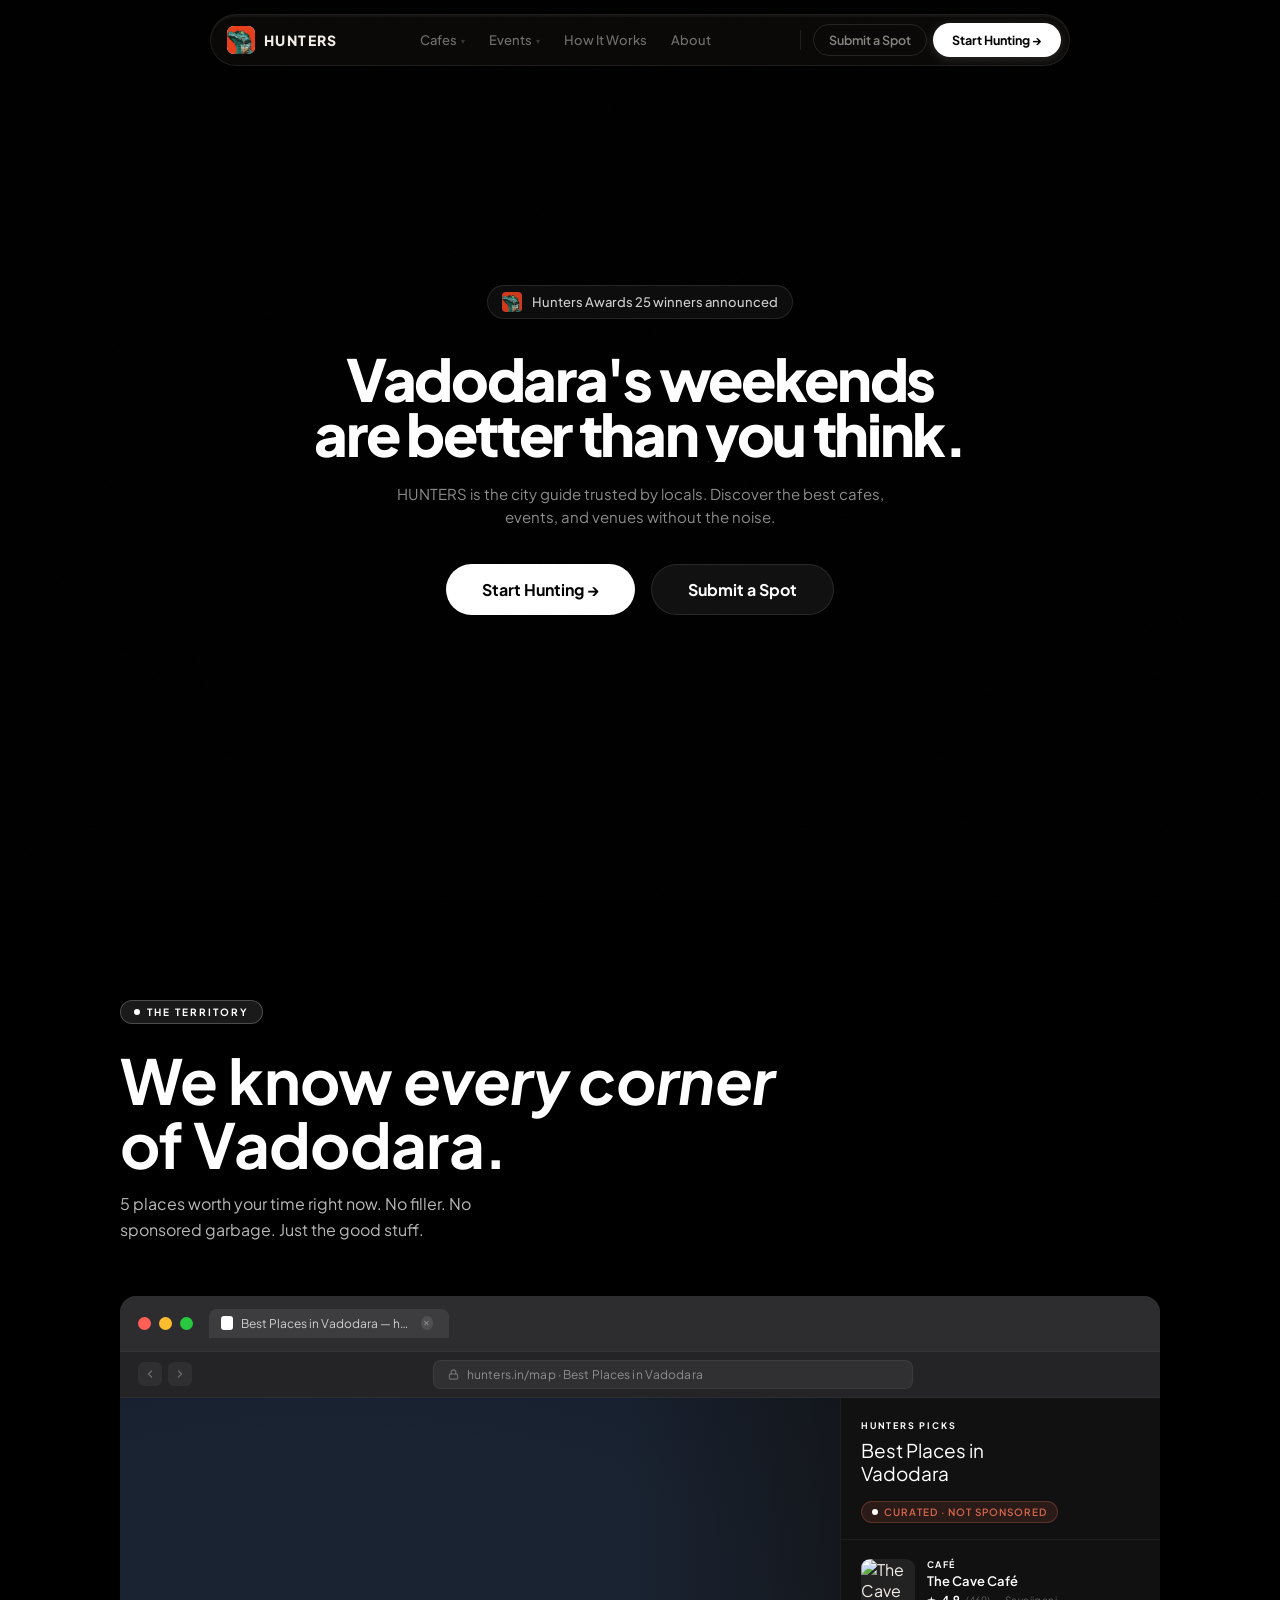
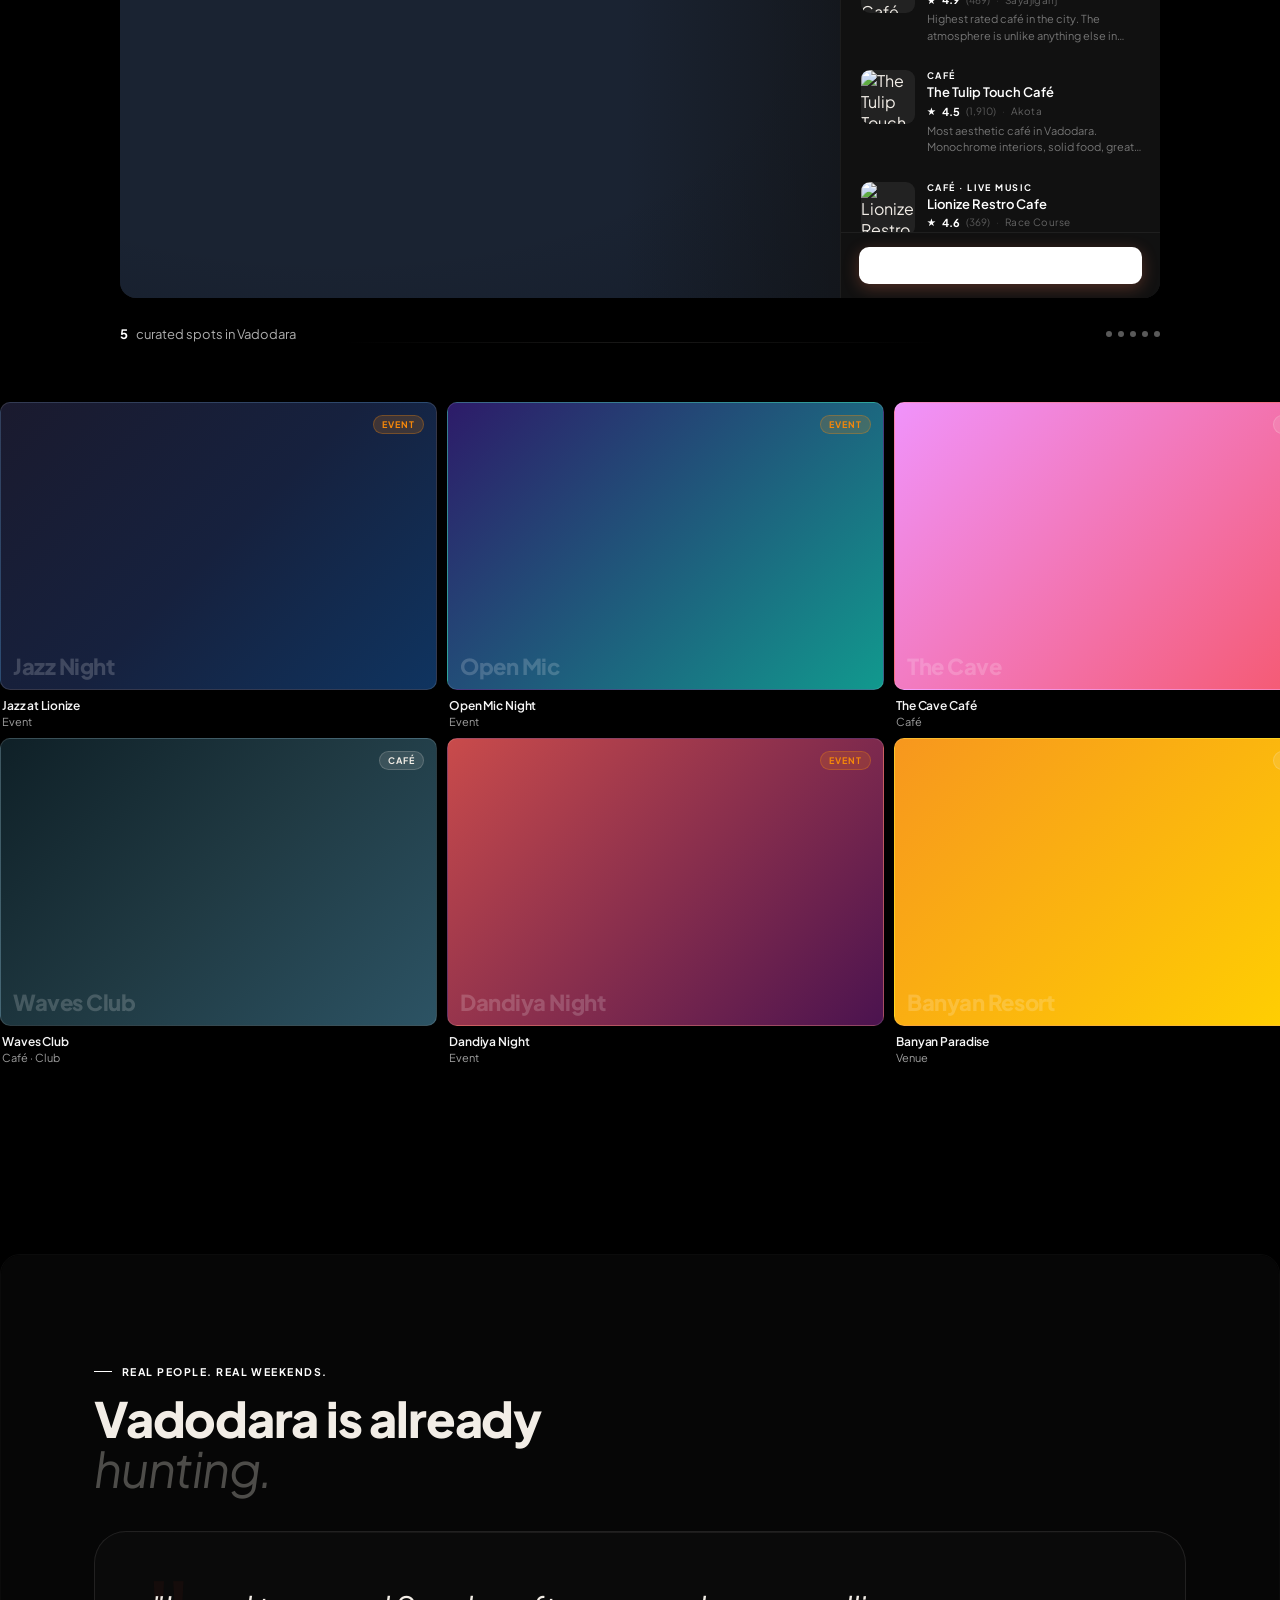
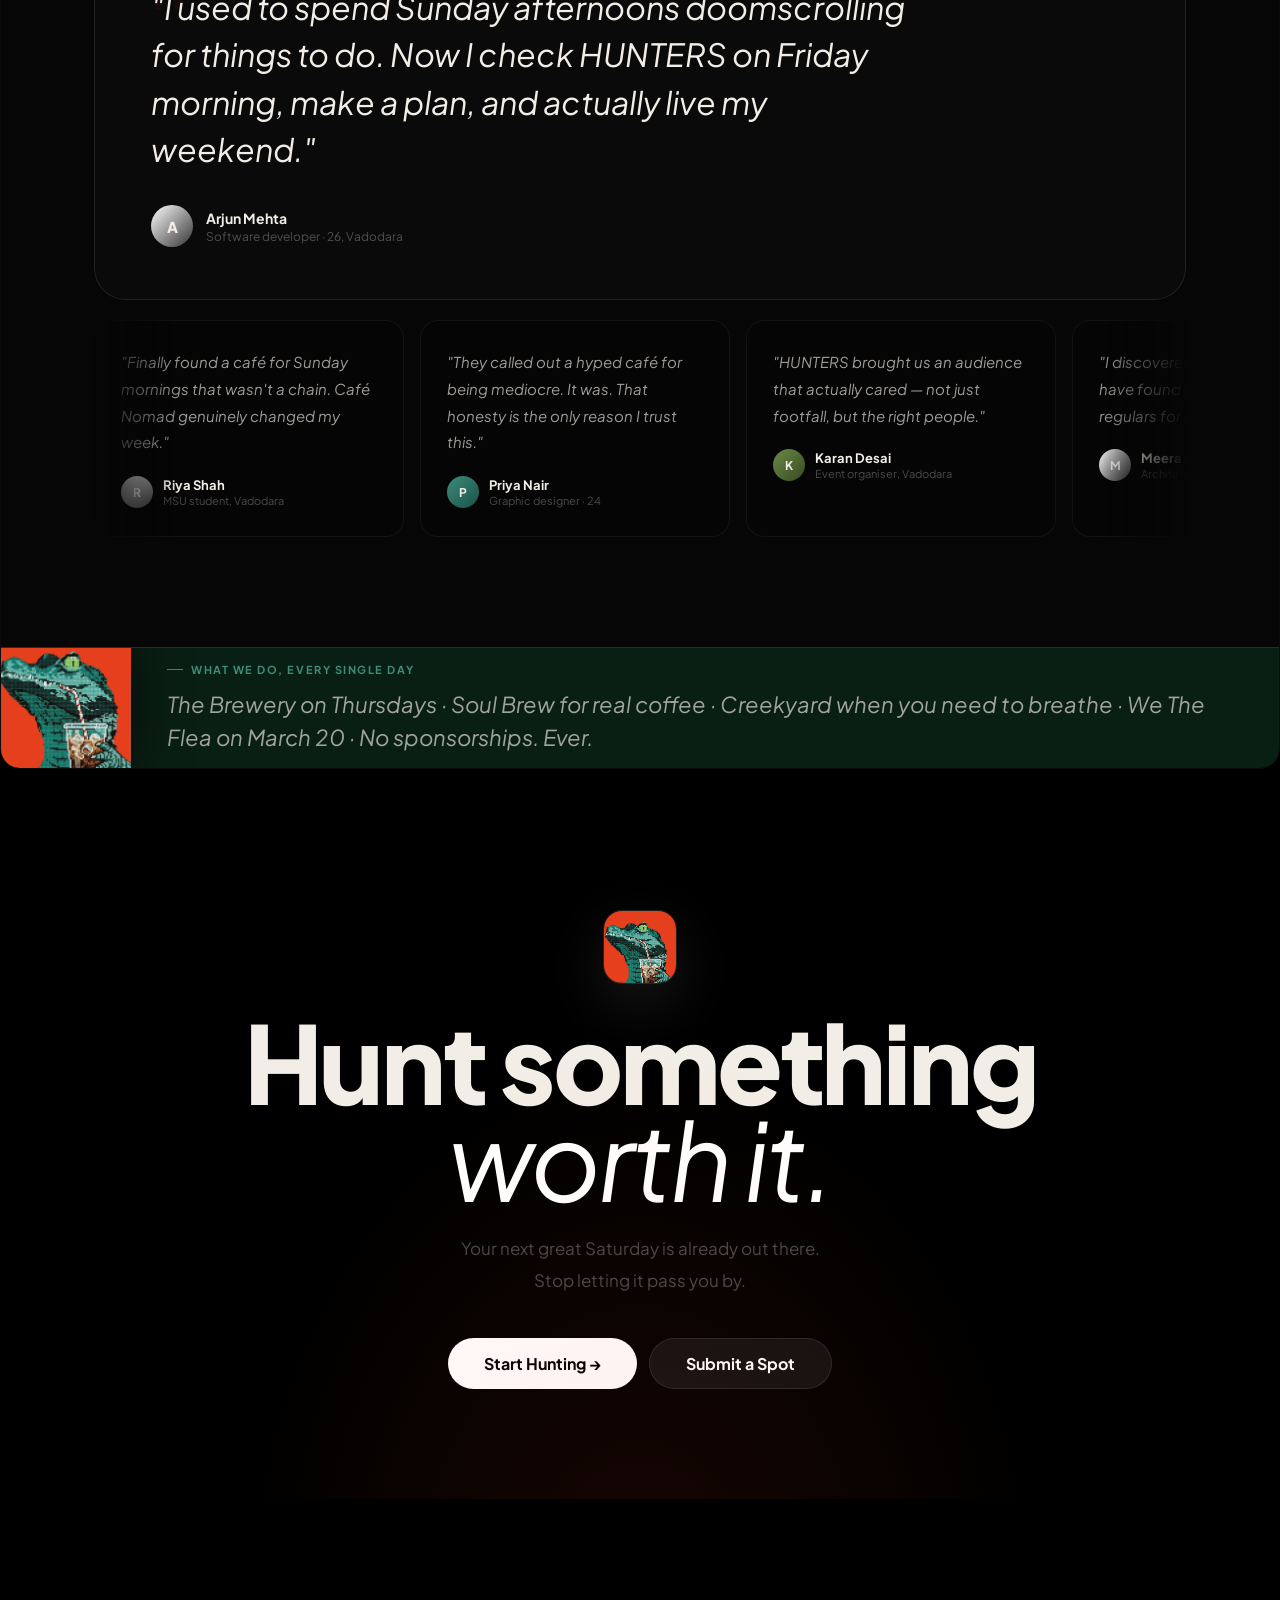
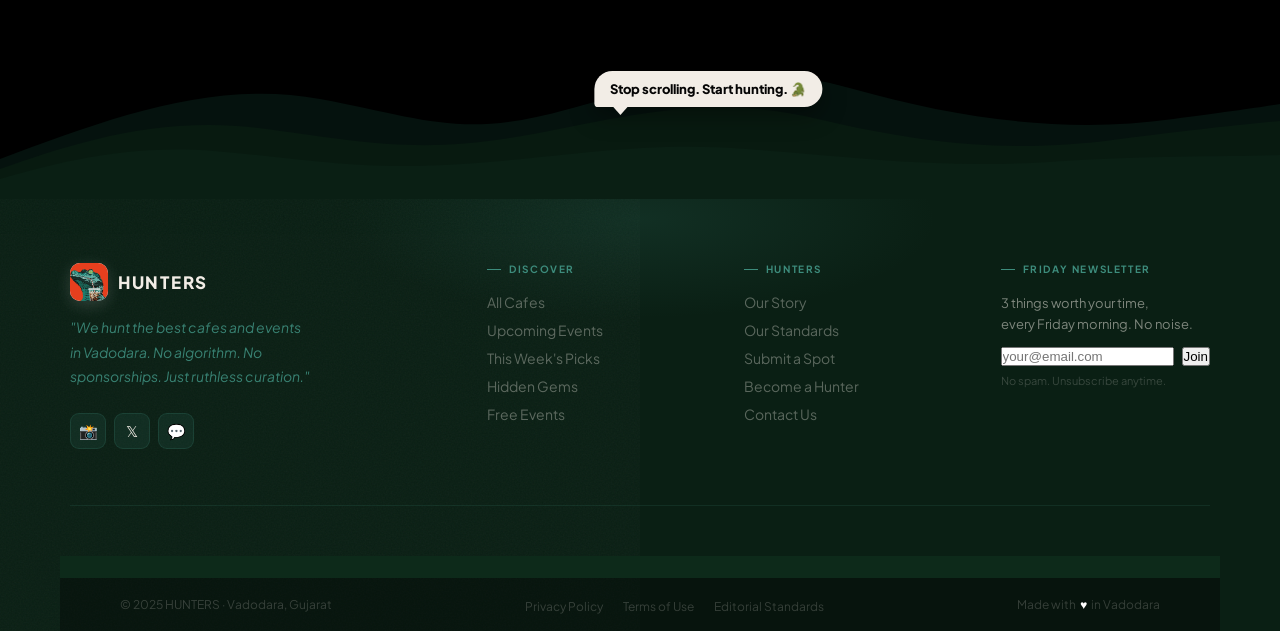
==== commit 3e64afe7: "update h1" ====
--- a/index.html
+++ b/index.html
@@ -8,7 +8,7 @@
   <link rel="preconnect" href="https://fonts.googleapis.com">
   <link rel="preconnect" href="https://fonts.gstatic.com" crossorigin>
   <link
-    href="https://fonts.googleapis.com/css2?family=Cabinet+Grotesk:wght@400;500;600;700;800;900&family=Instrument+Serif:ital@0;1&family=DM+Sans:ital,wght@0,300;0,400;0,500;1,400&family=DM+Serif+Display:ital@0;1&display=swap"
+    href="https://fonts.googleapis.com/css2?family=Plus+Jakarta+Sans:ital,wght@0,200..800;1,200..800&display=swap"
     rel="stylesheet">
 
   <style>
@@ -16,16 +16,15 @@
    DESIGN TOKENS
 ───────────────────────────────────────── */
     :root {
-      --red: #e63f1e;
-      --red-bright: #ff5230;
-      --red-dim: rgba(230, 63, 30, .08);
-      --red-glow: rgba(230, 63, 30, .18);
-
-      --bg: #080808;
-      --bg1: #0d0d0d;
-      --bg2: #111111;
-      --bg3: #161616;
-      --bg4: #1c1c1c;
+      --primary: #ffffff;
+      --primary-dim: rgba(255, 255, 255, .08);
+      --primary-glow: rgba(255, 255, 255, .18);
+
+      --bg: #000000;
+      --bg1: #060606;
+      --bg2: #0a0a0a;
+      --bg3: #111111;
+      --bg4: #151515;
 
       --ink: #f2ede6;
       --ink60: rgba(242, 237, 230, .6);
@@ -67,9 +66,9 @@
     }
 
     body {
-      background: #050505;
+      background: #000000;
       color: var(--ink);
-      font-family: 'DM Sans', sans-serif;
+      font-family: 'Plus Jakarta Sans', sans-serif;
       font-weight: 400;
       overflow-x: hidden;
     }
@@ -84,8 +83,8 @@
     }
 
     ::selection {
-      background: var(--red);
-      color: white;
+      background: var(--ink);
+      color: var(--bg);
     }
 
 
@@ -205,7 +204,7 @@
       width: 28px;
       height: 28px;
       border-radius: 7px;
-      background: var(--red);
+      background: var(--primary);
       overflow: hidden;
       flex-shrink: 0;
     }
@@ -218,7 +217,7 @@
     }
 
     .n-name {
-      font-family: 'Cabinet Grotesk', sans-serif;
+      font-family: 'Plus Jakarta Sans', sans-serif;
       font-weight: 900;
       font-size: 14px;
       letter-spacing: .1em;
@@ -287,20 +286,20 @@
     .n-cta {
       font-size: 12.5px;
       font-weight: 700;
-      color: #fff;
+      color: #000;
       padding: 8px 18px;
       border-radius: 100px;
-      background: var(--red);
+      background: var(--primary);
       border: 1px solid rgba(255, 255, 255, .08);
-      box-shadow: 0 2px 12px rgba(230, 63, 30, .35), 0 1px 0 rgba(255, 255, 255, .1) inset;
+      box-shadow: 0 2px 12px rgba(255, 255, 255, .15), 0 1px 0 rgba(255, 255, 255, .1) inset;
       transition: background .2s, transform .15s var(--spring), box-shadow .3s;
       white-space: nowrap;
     }
 
     .n-cta:hover {
-      background: var(--red-bright);
+      background: var(--primary);
       transform: translateY(-1px);
-      box-shadow: 0 6px 24px rgba(230, 63, 30, .5), 0 1px 0 rgba(255, 255, 255, .12) inset;
+      box-shadow: 0 6px 24px rgba(255, 255, 255, .2), 0 1px 0 rgba(255, 255, 255, .12) inset;
     }
 
     /* ─────────────────────────────────────────
@@ -334,103 +333,61 @@
     }
 
     /* ─────────────────────────────────────────
-   HERO
+   HERO — Framer Style (Massive & Clean)
 ───────────────────────────────────────── */
     .hero {
       min-height: 100vh;
       display: flex;
       flex-direction: column;
       align-items: center;
-      justify-content: center;
-      padding: 90px 40px 48px;
+      justify-content: center; /* Vertically center hero content */
+      padding: 0 24px;
       text-align: center;
       position: relative;
-      overflow: hidden;
-    }
-
-    /* Ambient glow */
-    .h-glow {
-      position: absolute;
-      top: 5%;
-      left: 50%;
-      transform: translateX(-50%);
-      width: 1000px;
-      height: 700px;
-      background: radial-gradient(ellipse at 50% 30%, rgba(230, 63, 30, .11) 0%, transparent 62%);
-      pointer-events: none;
-      animation: breathe 7s ease-in-out infinite;
-    }
-
-    @keyframes breathe {
-
-      0%,
-      100% {
-        opacity: .8;
-        transform: translateX(-50%) scale(1);
-      }
-
-      50% {
-        opacity: 1;
-        transform: translateX(-50%) scale(1.06);
-      }
-    }
-
-
-    /* Badge */
+      background: #000;
+      overflow: visible; /* Allow badge to show if slightly offset */
+    }
+
     .h-badge {
       display: inline-flex;
       align-items: center;
-      gap: 8px;
-      background: rgba(230, 63, 30, .07);
-      border: 1px solid rgba(230, 63, 30, .18);
+      gap: 10px;
+      padding: 6px 14px;
+      background: rgba(255, 255, 255, 0.05);
+      border: 1px solid rgba(255, 255, 255, 0.1);
       border-radius: 100px;
-      padding: 5px 14px;
-      font-size: 10.5px;
-      font-weight: 700;
-      letter-spacing: .12em;
-      text-transform: uppercase;
-      color: var(--red);
-      margin-bottom: 24px;
-      animation: fadeUp .7s var(--ease-out) .1s both;
-    }
-
-    .h-dot {
-      width: 5px;
-      height: 5px;
-      background: var(--red);
-      border-radius: 50%;
-      animation: pulse 2s infinite;
-    }
-
-    @keyframes pulse {
-
-      0%,
-      100% {
-        opacity: 1;
-        transform: scale(1);
-      }
-
-      50% {
-        opacity: .3;
-        transform: scale(.6);
-      }
-    }
-
-    /* Headline — word-by-word */
+      font-size: 13px;
+      font-weight: 500;
+      color: rgba(255, 255, 255, 0.8);
+      margin-bottom: 32px;
+      animation: fadeUp .7s var(--ease-out) both;
+      cursor: default;
+    }
+
+    .h-badge-icon {
+      width: 20px;
+      height: 20px;
+      background: url('/logo.png') center/cover no-repeat;
+      border-radius: 4px;
+      opacity: 0.9;
+    }
+
+    /* Headline */
     .h-title {
-      font-family: 'Cabinet Grotesk', sans-serif;
-      font-weight: 900;
-      font-size: clamp(40px, 5.5vw, 80px);
-      line-height: .92;
-      letter-spacing: -.03em;
-      margin-bottom: 0;
-    }
-
-    /* Each line clips to reveal text on load */
+      font-family: 'Plus Jakarta Sans', sans-serif;
+      font-weight: 800;
+      font-size: 58px; /* increased by 10px per request */
+      line-height: 0.96;
+      letter-spacing: -.04em;
+      color: #fff;
+      margin-bottom: 20px;
+      max-width: 1000px;
+    }
+
     .h-line {
       display: block;
       overflow: hidden;
-      padding-bottom: .06em;
+      padding-bottom: 0;
     }
 
     .h-line-inner {
@@ -443,54 +400,42 @@
     }
 
     .hl2 .h-line-inner {
-      animation-delay: .24s;
-    }
-
-    .hl3 .h-line-inner {
-      animation-delay: .36s;
+      animation-delay: .32s;
     }
 
     @keyframes lineUp {
       from {
-        transform: translateY(102%);
+        transform: translateY(110%);
         opacity: 0;
       }
-
       to {
         transform: translateY(0);
         opacity: 1;
       }
     }
 
-    .h-serif {
-      font-family: 'Instrument Serif', serif;
-      font-style: italic;
-      font-weight: 400;
-      color: var(--red);
-    }
-
-    .h-sub {
-      font-size: 15px;
-      font-weight: 400;
-      color: var(--ink30);
-      line-height: 1.75;
-      max-width: 480px;
-      margin: 20px auto 32px;
-      animation: fadeUp .7s var(--ease-out) .5s both;
-    }
-
-    .h-sub strong {
-      color: var(--ink60);
-      font-weight: 500;
+    .h-accent {
+      color: #ffffff;
     }
 
     .h-ctas {
       display: flex;
-      gap: 12px;
+      gap: 16px;
       justify-content: center;
       flex-wrap: wrap;
-      animation: fadeUp .7s var(--ease-out) .62s both;
-      margin-bottom: 48px;
+      margin-top: 36px;
+      animation: fadeUp .7s var(--ease-out) .55s both;
+    }
+
+    @keyframes fadeUp {
+      from {
+        opacity: 0;
+        transform: translateY(20px);
+      }
+      to {
+        opacity: 1;
+        transform: translateY(0);
+      }
     }
 
     /* ─────────────────────────────────────────
@@ -569,7 +514,7 @@
     }
 
     .croc-title {
-      font-family: 'Cabinet Grotesk', sans-serif;
+      font-family: 'Plus Jakarta Sans', sans-serif;
       font-weight: 800;
       font-size: clamp(22px, 2.8vw, 30px);
       line-height: 1.18;
@@ -622,7 +567,7 @@
       position: absolute;
       bottom: -14px;
       right: -14px;
-      background: var(--red);
+      background: var(--primary);
       color: #fff;
       font-size: 11px;
       font-weight: 700;
@@ -724,7 +669,7 @@
     }
 
     .cb-static-text {
-      font-family: 'Instrument Serif', serif;
+      font-family: 'Plus Jakarta Sans', sans-serif;
       font-style: italic;
       font-size: clamp(16px, 2vw, 22px);
       color: rgba(242, 237, 230, .65);
@@ -781,7 +726,7 @@
       font-weight: 700;
       letter-spacing: .14em;
       text-transform: uppercase;
-      color: var(--red);
+      color: var(--primary);
       margin-bottom: 16px;
       display: flex;
       align-items: center;
@@ -792,11 +737,11 @@
       content: '';
       width: 18px;
       height: 1px;
-      background: var(--red);
+      background: var(--primary);
     }
 
     .sec-h {
-      font-family: 'Cabinet Grotesk', sans-serif;
+      font-family: 'Plus Jakarta Sans', sans-serif;
       font-weight: 900;
       font-size: clamp(34px, 3.8vw, 52px);
       line-height: 1.04;
@@ -805,7 +750,7 @@
     }
 
     .sec-h .it {
-      font-family: 'Instrument Serif', serif;
+      font-family: 'Plus Jakarta Sans', sans-serif;
       font-style: italic;
       font-weight: 400;
       color: var(--ink30);
@@ -819,51 +764,51 @@
     }
 
     /* ─────────────────────────────────────────
-   BUTTONS
+   BUTTONS - Framer Pill CTAs
 ───────────────────────────────────────── */
-    .btn-red {
+    .btn-primary {
       display: inline-flex;
       align-items: center;
+      justify-content: center;
       gap: 7px;
-      background: var(--red);
-      color: #fff;
-      font-family: 'Cabinet Grotesk', sans-serif;
-      font-size: 14px;
+      background: #ffffff;
+      color: #000000;
+      font-family: 'Plus Jakarta Sans', sans-serif;
+      font-size: 16px;
       font-weight: 700;
-      padding: 13px 28px;
+      padding: 14px 36px;
       border-radius: 100px;
       border: none;
       white-space: nowrap;
-      box-shadow: 0 4px 24px rgba(230, 63, 30, .32);
       transition: background .2s, transform .2s var(--spring), box-shadow .25s;
     }
 
-    .btn-red:hover {
-      background: var(--red-bright);
+    .btn-primary:hover {
+      background: #f5f5f5;
       transform: translateY(-2px);
-      box-shadow: 0 12px 40px rgba(230, 63, 30, .5);
+      box-shadow: 0 12px 32px rgba(255, 255, 255, .1);
     }
 
     .btn-outline {
       display: inline-flex;
       align-items: center;
+      justify-content: center;
       gap: 7px;
-      background: transparent;
-      color: var(--ink60);
-      font-family: 'Cabinet Grotesk', sans-serif;
-      font-size: 14px;
-      font-weight: 600;
-      padding: 12px 28px;
+      background: #111111;
+      color: #ffffff;
+      font-family: 'Plus Jakarta Sans', sans-serif;
+      font-size: 16px;
+      font-weight: 700;
+      padding: 14px 36px;
       border-radius: 100px;
-      border: 1px solid var(--ink10);
+      border: 1px solid rgba(255, 255, 255, 0.1);
       white-space: nowrap;
-      transition: border-color .2s, color .2s, transform .2s var(--spring), background .2s;
+      transition: background .2s, transform .2s var(--spring), border-color .2s;
     }
 
     .btn-outline:hover {
-      border-color: rgba(242, 237, 230, .22);
-      color: var(--ink);
-      background: var(--ink03);
+      background: #181818;
+      border-color: rgba(255, 255, 255, 0.2);
       transform: translateY(-2px);
     }
 
@@ -921,13 +866,13 @@
       font-size: 10px;
       font-weight: 700;
       letter-spacing: .12em;
-      color: var(--red);
+      color: var(--primary);
       text-transform: uppercase;
       margin-bottom: 12px;
     }
 
     .pain-t {
-      font-family: 'Cabinet Grotesk', sans-serif;
+      font-family: 'Plus Jakarta Sans', sans-serif;
       font-weight: 800;
       font-size: 20px;
       color: var(--ink);
@@ -991,7 +936,7 @@
       font-size: 9px;
       font-weight: 700;
       letter-spacing: .12em;
-      color: var(--red);
+      color: var(--primary);
       text-transform: uppercase;
       margin-bottom: 8px;
     }
@@ -1020,10 +965,10 @@
     }
 
     .sc-score strong {
-      font-family: 'Cabinet Grotesk', sans-serif;
+      font-family: 'Plus Jakarta Sans', sans-serif;
       font-weight: 900;
       font-size: 14px;
-      color: var(--red);
+      color: var(--primary);
       margin-right: 2px;
     }
 
@@ -1054,10 +999,10 @@
     }
 
     .step-n {
-      font-family: 'Cabinet Grotesk', sans-serif;
+      font-family: 'Plus Jakarta Sans', sans-serif;
       font-weight: 900;
       font-size: 12px;
-      color: var(--red);
+      color: var(--primary);
       min-width: 26px;
       margin-top: 2px;
     }
@@ -1103,7 +1048,7 @@
     }
 
     .see-all:hover {
-      color: var(--red);
+      color: var(--primary);
     }
 
     .see-all:hover::after {
@@ -1181,8 +1126,8 @@
     }
 
     .chip-evt {
-      background: rgba(230, 63, 30, .16);
-      color: var(--red);
+      background: rgba(255, 255, 255, .08);
+      color: var(--primary);
     }
 
     .c-badge {
@@ -1204,7 +1149,7 @@
     }
 
     .c-name {
-      font-family: 'Cabinet Grotesk', sans-serif;
+      font-family: 'Plus Jakarta Sans', sans-serif;
       font-weight: 800;
       font-size: 20px;
       color: var(--ink);
@@ -1235,10 +1180,10 @@
     }
 
     .c-sc strong {
-      font-family: 'Cabinet Grotesk', sans-serif;
+      font-family: 'Plus Jakarta Sans', sans-serif;
       font-weight: 900;
       font-size: 15px;
-      color: var(--red);
+      color: var(--primary);
       margin-right: 2px;
     }
 
@@ -1282,7 +1227,7 @@
       position: absolute;
       top: 28px;
       left: 48px;
-      font-family: 'Instrument Serif', serif;
+      font-family: 'Plus Jakarta Sans', sans-serif;
       font-size: 130px;
       line-height: 1;
       color: rgba(230, 63, 30, .05);
@@ -1291,7 +1236,7 @@
     }
 
     .bq-text {
-      font-family: 'Instrument Serif', serif;
+      font-family: 'Plus Jakarta Sans', sans-serif;
       font-style: italic;
       font-weight: 400;
       font-size: clamp(20px, 2.6vw, 32px);
@@ -1322,7 +1267,7 @@
     }
 
     .av-r {
-      background: linear-gradient(135deg, #e63f1e, #a52a0e);
+      background: linear-gradient(135deg, #ffffff, #333333);
     }
 
     .bq-nm {
@@ -1402,7 +1347,7 @@
     }
 
     .tc-q {
-      font-family: 'Instrument Serif', serif;
+      font-family: 'Plus Jakarta Sans', sans-serif;
       font-style: italic;
       font-size: 15px;
       line-height: 1.78;
@@ -1429,7 +1374,7 @@
     }
 
     .tav1 {
-      background: linear-gradient(135deg, #e63f1e, #a52a0e);
+      background: linear-gradient(135deg, #ffffff, #333333);
     }
 
     .tav2 {
@@ -1544,7 +1489,7 @@
       border-radius: 18px;
       overflow: hidden;
       margin: 0 auto 30px;
-      box-shadow: 0 0 0 1px rgba(230, 63, 30, .18), 0 20px 60px rgba(230, 63, 30, .2);
+      box-shadow: 0 0 0 1px rgba(255, 255, 255, .1), 0 20px 60px rgba(255, 255, 255, .1);
     }
 
     .cta-logo img {
@@ -1555,7 +1500,7 @@
     }
 
     .cta-h {
-      font-family: 'Cabinet Grotesk', sans-serif;
+      font-family: 'Plus Jakarta Sans', sans-serif;
       font-weight: 900;
       font-size: clamp(54px, 8.5vw, 108px);
       line-height: .9;
@@ -1564,11 +1509,11 @@
     }
 
     .cta-h .accent {
-      color: var(--red);
+      color: var(--primary);
     }
 
     .cta-h .it {
-      font-family: 'Instrument Serif', serif;
+      font-family: 'Plus Jakarta Sans', sans-serif;
       font-style: italic;
       font-weight: 400;
     }
@@ -1606,7 +1551,7 @@
       bottom: -30px;
       left: 50%;
       transform: translateX(-50%);
-      font-family: 'Cabinet Grotesk', sans-serif;
+      font-family: 'Plus Jakarta Sans', sans-serif;
       font-weight: 900;
       font-size: clamp(80px, 14vw, 180px);
       letter-spacing: -.04em;
@@ -1659,7 +1604,7 @@
       transform: translateX(-20%);
       background: var(--ink);
       color: #050505;
-      font-family: 'Cabinet Grotesk', sans-serif;
+      font-family: 'Plus Jakarta Sans', sans-serif;
       font-weight: 800;
       font-size: 13px;
       padding: 10px 16px;
@@ -1772,10 +1717,10 @@
       width: 38px;
       height: 38px;
       border-radius: 10px;
-      background: var(--red);
+      background: var(--primary);
       overflow: hidden;
       flex-shrink: 0;
-      box-shadow: 0 4px 16px rgba(230, 63, 30, .35);
+      box-shadow: 0 4px 16px rgba(255, 255, 255, .15);
     }
 
     .foot-logo img {
@@ -1786,7 +1731,7 @@
     }
 
     .foot-wordmark {
-      font-family: 'Cabinet Grotesk', sans-serif;
+      font-family: 'Plus Jakarta Sans', sans-serif;
       font-weight: 900;
       font-size: 17px;
       letter-spacing: .1em;
@@ -1800,7 +1745,7 @@
       max-width: 240px;
       margin-bottom: 24px;
       font-style: italic;
-      font-family: 'Instrument Serif', serif;
+      font-family: 'Plus Jakarta Sans', sans-serif;
     }
 
     .foot-social {
@@ -1885,7 +1830,7 @@
       padding: 10px 16px;
       font-size: 13px;
       color: var(--ink);
-      font-family: 'DM Sans', sans-serif;
+      font-family: 'Plus Jakarta Sans', sans-serif;
       outline: none;
       transition: border-color .2s, background .2s;
     }
@@ -1900,22 +1845,22 @@
     }
 
     .foot-nl-btn {
-      background: var(--red);
+      background: var(--primary);
       color: #fff;
       border: none;
       border-radius: 100px;
       padding: 10px 18px;
       font-size: 12.5px;
       font-weight: 700;
-      font-family: 'Cabinet Grotesk', sans-serif;
+      font-family: 'Plus Jakarta Sans', sans-serif;
       cursor: pointer;
-      box-shadow: 0 2px 12px rgba(230, 63, 30, .35);
+      box-shadow: 0 2px 12px rgba(255, 255, 255, .15);
       transition: background .2s, transform .15s var(--spring);
       white-space: nowrap;
     }
 
     .foot-nl-btn:hover {
-      background: var(--red-bright);
+      background: var(--primary);
       transform: translateY(-1px);
     }
 
@@ -1987,7 +1932,7 @@
     }
 
     .foot-love span {
-      color: var(--red);
+      color: var(--primary);
     }
 
 
@@ -2070,7 +2015,7 @@
     }
 
     .n-mobile-menu a {
-      font-family: 'Cabinet Grotesk', sans-serif;
+      font-family: 'Plus Jakarta Sans', sans-serif;
       font-weight: 800;
       font-size: 32px;
       color: var(--ink30);
@@ -2092,8 +2037,8 @@
 
     .n-mobile-menu .nm-cta {
       margin-top: 24px;
-      background: var(--red);
-      color: #fff !important;
+      background: var(--primary);
+      color: #000 !important;
       border-radius: 100px;
       padding: 16px 40px !important;
       font-size: 16px !important;
@@ -2154,17 +2099,16 @@
 
       /* Hero */
       .hero {
-        padding: 100px 20px 56px;
-      }
-
-      .h-sub {
-        font-size: 15px;
-        margin: 24px auto 36px;
+        padding: 0 24px;
+      }
+
+      .h-title {
+        font-size: clamp(36px, 6vw, 72px);
       }
 
       .h-ctas {
-        gap: 10px;
-        margin-bottom: 52px;
+        gap: 12px;
+        margin-top: 36px;
       }
 
       /* Croc card */
@@ -2310,27 +2254,21 @@
 
       /* Hero */
       .hero {
-        padding: 86px 16px 48px;
+        padding: 0 16px;
         min-height: 100svh;
       }
 
-      .h-badge {
-        font-size: 9.5px;
-        padding: 4px 12px;
-        margin-bottom: 28px;
-      }
-
-      .h-sub {
-        font-size: 14px;
-        max-width: 100%;
-        margin: 20px auto 30px;
+      .h-title {
+        font-size: 48px;
+        line-height: 1.0;
+        letter-spacing: -.03em;
       }
 
       .h-ctas {
         flex-direction: column;
         align-items: center;
         gap: 10px;
-        margin-bottom: 40px;
+        margin-top: 36px;
       }
 
       .h-ctas a {
@@ -2623,52 +2561,30 @@
   </div>
 
 
-  <!-- ══════════════════════ HERO ══════════════════════ -->
+  <!-- ─────────────────────────────────────────
+   HERO
+───────────────────────────────────────── -->
   <section class="hero">
-    <div class="h-glow"></div>
 
     <div class="h-badge">
-      <span class="h-dot"></span>
-      Vadodara's only ruthless curation
+      <div class="h-badge-icon"></div>
+      <span>Hunters Awards 25 winners announced</span>
     </div>
 
     <h1 class="h-title">
-      <span class="h-line hl1"><span class="h-line-inner">Your weekend</span></span>
-      <span class="h-line hl2"><span class="h-line-inner">deserves <span class="h-serif">better.</span></span></span>
-      <span class="h-line hl3"><span class="h-line-inner">Stop the scroll.</span></span>
+      <span class="h-line hl1"><span class="h-line-inner">Vadodara's weekends</span></span>
+      <span class="h-line hl2"><span class="h-line-inner">are better than you think.</span></span>
     </h1>
-
-    <p class="h-sub">
-      <strong>47 cafes. 12 events this month. Zero paid placements.</strong><br>
-      HUNTERS finds what's worth your time in Vadodara — and ruthlessly cuts everything else.
+    
+    <p class="h-subtitle" style="margin: 0 auto 0px; max-width: 520px; font-size: 15px; line-height: 1.55; color: rgba(255, 255, 255, 0.55); animation: fadeUp 0.7s var(--ease-out) 0.4s both;">
+      HUNTERS is the city guide trusted by locals. Discover the best cafes, events, and venues without the noise.
     </p>
 
     <div class="h-ctas">
-      <a href="#featured" class="btn-red">Start Hunting →</a>
-      <a href="#submit" class="btn-outline">Submit a Spot</a>
+      <a href="cafes.html" class="btn-primary">Start Hunting →</a>
+      <a href="suggest.html" class="btn-outline">Submit a Spot</a>
     </div>
 
-    <!-- CROC TILT CARD -->
-    <div class="croc-wrap">
-      <div class="croc-card" id="crocCard">
-        <div class="croc-inner">
-          <div class="croc-text">
-            <div class="croc-eyebrow">Meet your hunter</div>
-            <h2 class="croc-title">Patient. Strategic.<br>Knows every corner<br>of Vadodara.</h2>
-            <p class="croc-body">Like the crocodiles in Vadodara's waters — we wait for what's genuinely worth it. We
-              only surface what passes our standard. So you don't have to do the work.</p>
-          </div>
-
-          <div class="croc-img-side">
-            <img src="/logo.png" alt="HUNTERS Mascot — Croc with iced coffee">
-            <div class="croc-badge">🐊 The Hunter</div>
-          </div>
-        </div>
-
-        <!-- Flush bottom bar — scrolling neighbourhoods -->
-
-      </div>
-    </div>
   </section>
 
   <!-- ══════════════════════ SECTION 2: THE TERRITORY (MAP) ══════════════════════ -->
@@ -2676,7 +2592,7 @@
     /* ── MAP SECTION STYLES ── */
     .map-sec {
       padding: 100px 40px 120px;
-      background: #FAFAF8;
+      background: #000000;
     }
 
     .map-sec-inner {
@@ -2738,8 +2654,9 @@
       display: inline-flex;
       align-items: center;
       gap: 7px;
-      background: #000;
-      color: #E76F51;
+      background: rgba(255, 255, 255, 0.1);
+      color: #ffffff;
+      border: 1px solid rgba(255, 255, 255, 0.22);
       font-size: 10px;
       font-weight: 700;
       letter-spacing: 0.2em;
@@ -2751,7 +2668,7 @@
     .map-live-dot {
       width: 6px;
       height: 6px;
-      background: #E76F51;
+      background: #ffffff;
       border-radius: 50%;
       animation: mapBlink 1.8s ease-in-out infinite;
     }
@@ -2776,22 +2693,22 @@
     }
 
     .map-sec h2 {
-      font-family: 'DM Serif Display', serif;
+      font-family: 'Plus Jakarta Sans', sans-serif;
       font-size: clamp(38px, 5.5vw, 62px);
       line-height: 1.04;
-      color: #000;
+      color: #ffffff;
       margin-bottom: 14px;
       letter-spacing: -0.01em;
     }
 
     .map-sec h2 em {
       font-style: italic;
-      color: #E76F51;
+      color: #ffffff;
     }
 
     .map-sub {
       font-size: 16px;
-      color: #777;
+      color: rgba(255, 255, 255, 0.72);
       max-width: 420px;
       line-height: 1.65;
       font-weight: 400;
@@ -2861,7 +2778,7 @@
     .map-tab-favicon {
       width: 14px;
       height: 14px;
-      background: #E76F51;
+      background: #ffffff;
       border-radius: 3px;
       display: flex;
       align-items: center;
@@ -2869,7 +2786,7 @@
       font-size: 8px;
       font-weight: 900;
       color: #fff;
-      font-family: 'DM Serif Display', serif;
+      font-family: 'Plus Jakarta Sans', sans-serif;
     }
 
     .map-tab-title {
@@ -3004,13 +2921,13 @@
       font-size: 9px;
       font-weight: 700;
       letter-spacing: 0.2em;
-      color: #E76F51;
+      color: #ffffff;
       text-transform: uppercase;
       margin-bottom: 8px;
     }
 
     .map-sidebar-title {
-      font-family: 'DM Serif Display', serif;
+      font-family: 'Plus Jakarta Sans', sans-serif;
       font-size: 19px;
       color: #fff;
       line-height: 1.25;
@@ -3065,7 +2982,7 @@
 
     .map-card.map-active {
       background: rgba(231, 111, 81, 0.07);
-      border-left-color: #E76F51;
+      border-left-color: #ffffff;
     }
 
     .map-card-thumb {
@@ -3100,7 +3017,7 @@
       font-size: 9px;
       font-weight: 700;
       letter-spacing: 0.16em;
-      color: #E76F51;
+      color: #ffffff;
       text-transform: uppercase;
       margin-bottom: 3px;
     }
@@ -3124,7 +3041,7 @@
     }
 
     .map-card-stars {
-      color: #E76F51;
+      color: #ffffff;
       font-size: 10px;
     }
 
@@ -3169,7 +3086,7 @@
 
     .map-cta-btn {
       width: 100%;
-      background: #E76F51;
+      background: #ffffff;
       color: #fff;
       border: none;
       border-radius: 10px;
@@ -3179,7 +3096,7 @@
       letter-spacing: 0.08em;
       text-transform: uppercase;
       cursor: pointer;
-      font-family: 'DM Sans', sans-serif;
+      font-family: 'Plus Jakarta Sans', sans-serif;
       display: flex;
       align-items: center;
       justify-content: center;
@@ -3210,14 +3127,14 @@
 
     .map-spots-count {
       font-size: 13px;
-      color: #aaa;
+      color: rgba(255, 255, 255, 0.68);
       display: flex;
       align-items: center;
       gap: 8px;
     }
 
     .map-spots-count strong {
-      color: #000;
+      color: #ffffff;
       font-weight: 700;
     }
 
@@ -3230,13 +3147,13 @@
       width: 6px;
       height: 6px;
       border-radius: 50%;
-      background: #ddd;
+      background: rgba(255, 255, 255, 0.35);
       cursor: pointer;
       transition: background .2s, transform .2s;
     }
 
     .map-dot-ind.map-on {
-      background: #E76F51;
+      background: #ffffff;
       transform: scale(1.3);
     }
 
@@ -3323,7 +3240,7 @@
       }
 
       .map-card.map-active {
-        border-bottom-color: #E76F51;
+        border-bottom-color: #ffffff;
         border-left-color: transparent;
         background: rgba(231, 111, 81, 0.08);
       }
@@ -3457,6 +3374,724 @@
         <div class="map-spots-count"><strong>5</strong> curated spots in Vadodara</div>
         <div class="map-dots-row" id="mapDotsRow"></div>
       </div>
+
+      <!-- ══════════════════════ SECTION 3: DISCOVER ══════════════════════ -->
+      <section class="disc-sec">
+
+        <!-- ROW 1 — scrolls RIGHT (→) -->
+        <div class="disc-track-wrap">
+          <div class="disc-track disc-track-right" id="trackRight">
+            <div class="disc-track-inner">
+
+              <!-- Card set A -->
+              <div class="d-card">
+                <div class="d-card-img" style="background: linear-gradient(135deg,#1a1a2e 0%,#16213e 50%,#0f3460 100%);">
+                  <span class="d-card-tag d-tag-event">Event</span>
+                  <div class="d-card-img-label">Jazz Night</div>
+                </div>
+                <div class="d-card-body">
+                  <div class="d-card-name">Jazz at Lionize</div>
+                  <div class="d-card-meta">Event</div>
+                </div>
+              </div>
+
+              <div class="d-card">
+                <div class="d-card-img" style="background: linear-gradient(135deg,#2d1b69 0%,#11998e 100%);">
+                  <span class="d-card-tag d-tag-event">Event</span>
+                  <div class="d-card-img-label">Open Mic</div>
+                </div>
+                <div class="d-card-body">
+                  <div class="d-card-name">Open Mic Night</div>
+                  <div class="d-card-meta">Event</div>
+                </div>
+              </div>
+
+              <div class="d-card">
+                <div class="d-card-img" style="background: linear-gradient(135deg,#f093fb 0%,#f5576c 100%);">
+                  <span class="d-card-tag d-tag-cafe">Café</span>
+                  <div class="d-card-img-label">The Cave</div>
+                </div>
+                <div class="d-card-body">
+                  <div class="d-card-name">The Cave Café</div>
+                  <div class="d-card-meta">Café</div>
+                </div>
+              </div>
+
+              <div class="d-card">
+                <div class="d-card-img" style="background: linear-gradient(135deg,#4facfe 0%,#00f2fe 100%);">
+                  <span class="d-card-tag d-tag-event">Event</span>
+                  <div class="d-card-img-label">Art Fair</div>
+                </div>
+                <div class="d-card-body">
+                  <div class="d-card-name">Vadodara Art Fair</div>
+                  <div class="d-card-meta">Event</div>
+                </div>
+              </div>
+
+              <div class="d-card">
+                <div class="d-card-img" style="background: linear-gradient(135deg,#43e97b 0%,#38f9d7 100%);">
+                  <span class="d-card-tag d-tag-cafe">Café</span>
+                  <div class="d-card-img-label">Tulip Touch</div>
+                </div>
+                <div class="d-card-body">
+                  <div class="d-card-name">The Tulip Touch</div>
+                  <div class="d-card-meta">Café</div>
+                </div>
+              </div>
+
+              <div class="d-card">
+                <div class="d-card-img" style="background: linear-gradient(135deg,#fa709a 0%,#fee140 100%);">
+                  <span class="d-card-tag d-tag-event">Event</span>
+                  <div class="d-card-img-label">Flea Market</div>
+                </div>
+                <div class="d-card-body">
+                  <div class="d-card-name">Sunday Flea Market</div>
+                  <div class="d-card-meta">Event</div>
+                </div>
+              </div>
+
+              <div class="d-card">
+                <div class="d-card-img" style="background: linear-gradient(135deg,#a18cd1 0%,#fbc2eb 100%);">
+                  <span class="d-card-tag d-tag-cafe">Café</span>
+                  <div class="d-card-img-label">SHOZO</div>
+                </div>
+                <div class="d-card-body">
+                  <div class="d-card-name">SHOZO Cafe & Bakery</div>
+                  <div class="d-card-meta">Café</div>
+                </div>
+              </div>
+
+              <div class="d-card">
+                <div class="d-card-img" style="background: linear-gradient(135deg,#ffecd2 0%,#fcb69f 100%);">
+                  <span class="d-card-tag d-tag-event">Event</span>
+                  <div class="d-card-img-label">Standup</div>
+                </div>
+                <div class="d-card-body">
+                  <div class="d-card-name">Standup Comedy</div>
+                  <div class="d-card-meta">Event</div>
+                </div>
+              </div>
+
+              <!-- Card set B (duplicate for seamless loop) -->
+              <div class="d-card">
+                <div class="d-card-img" style="background: linear-gradient(135deg,#1a1a2e 0%,#16213e 50%,#0f3460 100%);">
+                  <span class="d-card-tag d-tag-event">Event</span>
+                  <div class="d-card-img-label">Jazz Night</div>
+                </div>
+                <div class="d-card-body">
+                  <div class="d-card-name">Jazz at Lionize</div>
+                  <div class="d-card-meta">Event</div>
+                </div>
+              </div>
+
+              <div class="d-card">
+                <div class="d-card-img" style="background: linear-gradient(135deg,#2d1b69 0%,#11998e 100%);">
+                  <span class="d-card-tag d-tag-event">Event</span>
+                  <div class="d-card-img-label">Open Mic</div>
+                </div>
+                <div class="d-card-body">
+                  <div class="d-card-name">Open Mic Night</div>
+                  <div class="d-card-meta">Event</div>
+                </div>
+              </div>
+
+              <div class="d-card">
+                <div class="d-card-img" style="background: linear-gradient(135deg,#f093fb 0%,#f5576c 100%);">
+                  <span class="d-card-tag d-tag-cafe">Café</span>
+                  <div class="d-card-img-label">The Cave</div>
+                </div>
+                <div class="d-card-body">
+                  <div class="d-card-name">The Cave Café</div>
+                  <div class="d-card-meta">Café</div>
+                </div>
+              </div>
+
+              <div class="d-card">
+                <div class="d-card-img" style="background: linear-gradient(135deg,#4facfe 0%,#00f2fe 100%);">
+                  <span class="d-card-tag d-tag-event">Event</span>
+                  <div class="d-card-img-label">Art Fair</div>
+                </div>
+                <div class="d-card-body">
+                  <div class="d-card-name">Vadodara Art Fair</div>
+                  <div class="d-card-meta">Event</div>
+                </div>
+              </div>
+
+              <div class="d-card">
+                <div class="d-card-img" style="background: linear-gradient(135deg,#43e97b 0%,#38f9d7 100%);">
+                  <span class="d-card-tag d-tag-cafe">Café</span>
+                  <div class="d-card-img-label">Tulip Touch</div>
+                </div>
+                <div class="d-card-body">
+                  <div class="d-card-name">The Tulip Touch</div>
+                  <div class="d-card-meta">Café</div>
+                </div>
+              </div>
+
+              <div class="d-card">
+                <div class="d-card-img" style="background: linear-gradient(135deg,#fa709a 0%,#fee140 100%);">
+                  <span class="d-card-tag d-tag-event">Event</span>
+                  <div class="d-card-img-label">Flea Market</div>
+                </div>
+                <div class="d-card-body">
+                  <div class="d-card-name">Sunday Flea Market</div>
+                  <div class="d-card-meta">Event</div>
+                </div>
+              </div>
+
+              <div class="d-card">
+                <div class="d-card-img" style="background: linear-gradient(135deg,#a18cd1 0%,#fbc2eb 100%);">
+                  <span class="d-card-tag d-tag-cafe">Café</span>
+                  <div class="d-card-img-label">SHOZO</div>
+                </div>
+                <div class="d-card-body">
+                  <div class="d-card-name">SHOZO Cafe & Bakery</div>
+                  <div class="d-card-meta">Café</div>
+                </div>
+              </div>
+
+              <div class="d-card">
+                <div class="d-card-img" style="background: linear-gradient(135deg,#ffecd2 0%,#fcb69f 100%);">
+                  <span class="d-card-tag d-tag-event">Event</span>
+                  <div class="d-card-img-label">Standup</div>
+                </div>
+                <div class="d-card-body">
+                  <div class="d-card-name">Standup Comedy</div>
+                  <div class="d-card-meta">Event</div>
+                </div>
+              </div>
+
+            </div>
+          </div>
+        </div>
+
+        <!-- ROW 2 — scrolls LEFT (←) -->
+        <div class="disc-track-wrap">
+          <div class="disc-track disc-track-left" id="trackLeft">
+            <div class="disc-track-inner">
+
+              <!-- Card set A -->
+              <div class="d-card">
+                <div class="d-card-img" style="background: linear-gradient(135deg,#0f2027 0%,#203a43 50%,#2c5364 100%);">
+                  <span class="d-card-tag d-tag-cafe">Café</span>
+                  <div class="d-card-img-label">Waves Club</div>
+                </div>
+                <div class="d-card-body">
+                  <div class="d-card-name">Waves Club</div>
+                  <div class="d-card-meta">Café · Club</div>
+                </div>
+              </div>
+
+              <div class="d-card">
+                <div class="d-card-img" style="background: linear-gradient(135deg,#c94b4b 0%,#4b134f 100%);">
+                  <span class="d-card-tag d-tag-event">Event</span>
+                  <div class="d-card-img-label">Dandiya Night</div>
+                </div>
+                <div class="d-card-body">
+                  <div class="d-card-name">Dandiya Night</div>
+                  <div class="d-card-meta">Event</div>
+                </div>
+              </div>
+
+              <div class="d-card">
+                <div class="d-card-img" style="background: linear-gradient(135deg,#f7971e 0%,#ffd200 100%);">
+                  <span class="d-card-tag d-tag-cafe">Café</span>
+                  <div class="d-card-img-label">Banyan Resort</div>
+                </div>
+                <div class="d-card-body">
+                  <div class="d-card-name">Banyan Paradise</div>
+                  <div class="d-card-meta">Venue</div>
+                </div>
+              </div>
+
+              <div class="d-card">
+                <div class="d-card-img" style="background: linear-gradient(135deg,#396afc 0%,#2948ff 100%);">
+                  <span class="d-card-tag d-tag-event">Event</span>
+                  <div class="d-card-img-label">Film Screening</div>
+                </div>
+                <div class="d-card-body">
+                  <div class="d-card-name">Indie Film Night</div>
+                  <div class="d-card-meta">Event</div>
+                </div>
+              </div>
+
+              <div class="d-card">
+                <div class="d-card-img" style="background: linear-gradient(135deg,#11998e 0%,#38ef7d 100%);">
+                  <span class="d-card-tag d-tag-cafe">Café</span>
+                  <div class="d-card-img-label">Green Brew</div>
+                </div>
+                <div class="d-card-body">
+                  <div class="d-card-name">Green Brew Co.</div>
+                  <div class="d-card-meta">Café</div>
+                </div>
+              </div>
+
+              <div class="d-card">
+                <div class="d-card-img" style="background: linear-gradient(135deg,#ee0979 0%,#ff6a00 100%);">
+                  <span class="d-card-tag d-tag-event">Event</span>
+                  <div class="d-card-img-label">Food Festival</div>
+                </div>
+                <div class="d-card-body">
+                  <div class="d-card-name">Street Food Fest</div>
+                  <div class="d-card-meta">Event</div>
+                </div>
+              </div>
+
+              <div class="d-card">
+                <div class="d-card-img" style="background: linear-gradient(135deg,#8360c3 0%,#2ebf91 100%);">
+                  <span class="d-card-tag d-tag-cafe">Café</span>
+                  <div class="d-card-img-label">Purple Haze</div>
+                </div>
+                <div class="d-card-body">
+                  <div class="d-card-name">Purple Haze Café</div>
+                  <div class="d-card-meta">Café</div>
+                </div>
+              </div>
+
+              <div class="d-card">
+                <div class="d-card-img" style="background: linear-gradient(135deg,#373b44 0%,#4286f4 100%);">
+                  <span class="d-card-tag d-tag-event">Event</span>
+                  <div class="d-card-img-label">Night Run</div>
+                </div>
+                <div class="d-card-body">
+                  <div class="d-card-name">5K Night Run</div>
+                  <div class="d-card-meta">Event</div>
+                </div>
+              </div>
+
+              <!-- Card set B (duplicate for seamless loop) -->
+              <div class="d-card">
+                <div class="d-card-img" style="background: linear-gradient(135deg,#0f2027 0%,#203a43 50%,#2c5364 100%);">
+                  <span class="d-card-tag d-tag-cafe">Café</span>
+                  <div class="d-card-img-label">Waves Club</div>
+                </div>
+                <div class="d-card-body">
+                  <div class="d-card-name">Waves Club</div>
+                  <div class="d-card-meta">Café · Club</div>
+                </div>
+              </div>
+
+              <div class="d-card">
+                <div class="d-card-img" style="background: linear-gradient(135deg,#c94b4b 0%,#4b134f 100%);">
+                  <span class="d-card-tag d-tag-event">Event</span>
+                  <div class="d-card-img-label">Dandiya Night</div>
+                </div>
+                <div class="d-card-body">
+                  <div class="d-card-name">Dandiya Night</div>
+                  <div class="d-card-meta">Event</div>
+                </div>
+              </div>
+
+              <div class="d-card">
+                <div class="d-card-img" style="background: linear-gradient(135deg,#f7971e 0%,#ffd200 100%);">
+                  <span class="d-card-tag d-tag-cafe">Café</span>
+                  <div class="d-card-img-label">Banyan Resort</div>
+                </div>
+                <div class="d-card-body">
+                  <div class="d-card-name">Banyan Paradise</div>
+                  <div class="d-card-meta">Venue</div>
+                </div>
+              </div>
+
+              <div class="d-card">
+                <div class="d-card-img" style="background: linear-gradient(135deg,#396afc 0%,#2948ff 100%);">
+                  <span class="d-card-tag d-tag-event">Event</span>
+                  <div class="d-card-img-label">Film Screening</div>
+                </div>
+                <div class="d-card-body">
+                  <div class="d-card-name">Indie Film Night</div>
+                  <div class="d-card-meta">Event</div>
+                </div>
+              </div>
+
+              <div class="d-card">
+                <div class="d-card-img" style="background: linear-gradient(135deg,#11998e 0%,#38ef7d 100%);">
+                  <span class="d-card-tag d-tag-cafe">Café</span>
+                  <div class="d-card-img-label">Green Brew</div>
+                </div>
+                <div class="d-card-body">
+                  <div class="d-card-name">Green Brew Co.</div>
+                  <div class="d-card-meta">Café</div>
+                </div>
+              </div>
+
+              <div class="d-card">
+                <div class="d-card-img" style="background: linear-gradient(135deg,#ee0979 0%,#ff6a00 100%);">
+                  <span class="d-card-tag d-tag-event">Event</span>
+                  <div class="d-card-img-label">Food Festival</div>
+                </div>
+                <div class="d-card-body">
+                  <div class="d-card-name">Street Food Fest</div>
+                  <div class="d-card-meta">Event</div>
+                </div>
+              </div>
+
+              <div class="d-card">
+                <div class="d-card-img" style="background: linear-gradient(135deg,#8360c3 0%,#2ebf91 100%);">
+                  <span class="d-card-tag d-tag-cafe">Café</span>
+                  <div class="d-card-img-label">Purple Haze</div>
+                </div>
+                <div class="d-card-body">
+                  <div class="d-card-name">Purple Haze Café</div>
+                  <div class="d-card-meta">Café</div>
+                </div>
+              </div>
+
+              <div class="d-card">
+                <div class="d-card-img" style="background: linear-gradient(135deg,#373b44 0%,#4286f4 100%);">
+                  <span class="d-card-tag d-tag-event">Event</span>
+                  <div class="d-card-img-label">Night Run</div>
+                </div>
+                <div class="d-card-body">
+                  <div class="d-card-name">5K Night Run</div>
+                  <div class="d-card-meta">Event</div>
+                </div>
+              </div>
+
+            </div>
+          </div>
+        </div>
+
+      </section>
+
+      <!-- ══════════ SEC 3 STYLES ══════════ -->
+      <style>
+        /* ─── SECTION WRAPPER ─── */
+        .disc-sec {
+          background: #000000;
+          padding: 60px 0 70px;
+          overflow: hidden;
+          position: relative;
+          width: 100vw;
+          margin-left: calc(50% - 50vw);
+          margin-right: calc(50% - 50vw);
+        }
+
+        /* subtle divider glow from top */
+        .disc-sec::before {
+          content: '';
+          position: absolute;
+          top: 0;
+          left: 50%;
+          transform: translateX(-50%);
+          width: 600px;
+          height: 1px;
+          background: linear-gradient(90deg, transparent, rgba(242, 237, 230, .1), transparent);
+        }
+
+        /* ─── HEADER ─── */
+        .disc-header {
+          display: flex;
+          align-items: center;
+          justify-content: space-between;
+          padding: 0 48px;
+          max-width: 1200px;
+          margin-left: auto;
+          margin-right: auto;
+          margin-bottom: 52px;
+        }
+
+        .disc-title {
+          font-family: 'Plus Jakarta Sans', sans-serif;
+          font-weight: 800;
+          font-size: clamp(32px, 4.5vw, 68px);
+          line-height: 1;
+          letter-spacing: -.04em;
+          color: #f2ede6;
+        }
+
+        .disc-line {
+          display: block;
+          overflow: hidden;
+          padding-bottom: .06em;
+        }
+
+        .disc-line-inner {
+          display: block;
+          animation: discLineUp .9s cubic-bezier(.22, 1, .36, 1) both;
+        }
+
+        .dl1 .disc-line-inner {
+          animation-delay: .08s;
+        }
+
+        .dl2 .disc-line-inner {
+          animation-delay: .18s;
+        }
+
+        .dl3 .disc-line-inner {
+          animation-delay: .28s;
+        }
+
+        @keyframes discLineUp {
+          from {
+            transform: translateY(102%);
+            opacity: 0;
+          }
+
+          to {
+            transform: translateY(0);
+            opacity: 1;
+          }
+        }
+
+        /* ─── CTA PILLS ─── */
+        .disc-ctas {
+          display: flex;
+          gap: 8px;
+          flex-shrink: 0;
+          align-self: center;
+        }
+
+        .disc-pill {
+          display: inline-flex;
+          align-items: center;
+          font-family: 'Plus Jakarta Sans', sans-serif;
+          font-size: 14px;
+          font-weight: 500;
+          padding: 10px 20px;
+          border-radius: 100px;
+          white-space: nowrap;
+          letter-spacing: -.01em;
+          transition: transform .18s ease, opacity .18s ease, background .18s ease, border-color .18s ease;
+        }
+
+        .disc-pill:hover {
+          transform: translateY(-1px);
+        }
+
+        /* "Get matched" — white border outline, transparent bg */
+        .disc-pill-ghost {
+          background: transparent;
+          color: #111111;
+          border: 1px solid rgba(0, 0, 0, .6);
+        }
+
+        .disc-pill-ghost:hover {
+          border-color: rgba(0, 0, 0, .85);
+          background: rgba(0, 0, 0, .04);
+        }
+
+        /* "Find an Expert" — near-black solid, white text, very faint border */
+        .disc-pill-solid {
+          background: #1c1c1c;
+          color: #ffffff;
+          border: 1px solid rgba(255, 255, 255, .1);
+        }
+
+        .disc-pill-solid:hover {
+          background: #252525;
+          border-color: rgba(255, 255, 255, .18);
+        }
+
+        /* ─── TRACK WRAPPER (overflow mask) ─── */
+        .disc-track-wrap {
+          overflow: hidden;
+          width: 100%;
+          margin-bottom: 10px;
+        }
+
+        .disc-track-wrap:last-child {
+          margin-bottom: 0;
+        }
+
+        /* ─── TRACK INNER (flex row) ─── */
+        .disc-track-inner {
+          display: flex;
+          gap: 10px;
+          width: max-content;
+          padding: 0;
+        }
+
+        /* ─── ANIMATIONS ─── */
+        .disc-track-right .disc-track-inner {
+          animation: scrollRight 88s linear infinite;
+        }
+
+        .disc-track-left .disc-track-inner {
+          animation: scrollLeft 88s linear infinite;
+        }
+
+        .disc-track-wrap:hover .disc-track-inner {
+          animation-play-state: paused;
+        }
+
+        @keyframes scrollRight {
+          from {
+            transform: translateX(0);
+          }
+
+          to {
+            transform: translateX(-50%);
+          }
+        }
+
+        @keyframes scrollLeft {
+          from {
+            transform: translateX(-50%);
+          }
+
+          to {
+            transform: translateX(0);
+          }
+        }
+
+        /* ─── CARDS ─── */
+        .d-card {
+          flex-shrink: 0;
+          width: 437px;
+          border-radius: 10px;
+          overflow: visible;
+          background: transparent;
+          border: none;
+          cursor: pointer;
+          transition: transform .25s ease, box-shadow .25s ease;
+        }
+
+        .d-card:hover {
+          transform: translateY(-2px);
+          box-shadow: none;
+        }
+
+        /* Image area — matches ~200px height from reference */
+        .d-card-img {
+          width: 100%;
+          height: 288px;
+          position: relative;
+          display: flex;
+          align-items: flex-end;
+          padding: 12px;
+          border-radius: 10px;
+          overflow: hidden;
+          border: 1px solid rgba(255, 255, 255, 0.12);
+        }
+
+        .d-card-tag {
+          position: absolute;
+          top: 12px;
+          right: 12px;
+          font-family: 'Plus Jakarta Sans', sans-serif;
+          font-size: 9px;
+          font-weight: 700;
+          letter-spacing: .12em;
+          text-transform: uppercase;
+          padding: 3px 8px;
+          border-radius: 100px;
+        }
+
+        .d-tag-event {
+          background: rgba(244, 135, 10, .18);
+          color: #f4870a;
+          border: 1px solid rgba(244, 135, 10, .3);
+        }
+
+        .d-tag-cafe {
+          background: rgba(242, 237, 230, .12);
+          color: #f2ede6;
+          border: 1px solid rgba(242, 237, 230, .18);
+        }
+
+        .d-card-img-label {
+          font-family: 'Plus Jakarta Sans', sans-serif;
+          font-size: 22px;
+          font-weight: 800;
+          color: rgba(255, 255, 255, .18);
+          letter-spacing: -.02em;
+          line-height: 1;
+          user-select: none;
+        }
+
+        /* Text footer */
+        .d-card-body {
+          padding: 8px 2px 0;
+        }
+
+        .d-card-name {
+          font-family: 'Plus Jakarta Sans', sans-serif;
+          font-size: 12px;
+          font-weight: 600;
+          color: #f5f5f5;
+          margin-bottom: 2px;
+          white-space: nowrap;
+          overflow: hidden;
+          text-overflow: ellipsis;
+          letter-spacing: -.01em;
+        }
+
+        .d-card-meta {
+          font-family: 'Plus Jakarta Sans', sans-serif;
+          font-size: 11px;
+          font-weight: 400;
+          color: rgba(255, 255, 255, 0.62);
+          white-space: nowrap;
+          overflow: hidden;
+          text-overflow: ellipsis;
+          letter-spacing: 0;
+        }
+
+        /* ─── RESPONSIVE ─── */
+        @media (max-width: 900px) {
+          .disc-sec {
+            padding: 48px 0 56px;
+          }
+
+          .disc-header {
+            flex-direction: column;
+            align-items: flex-start;
+            gap: 24px;
+            padding: 0 24px;
+          }
+
+          .disc-title {
+            font-size: clamp(28px, 8vw, 44px);
+          }
+
+          .disc-track-inner {
+            gap: 8px;
+          }
+
+          .d-card {
+            width: min(78vw, 360px);
+          }
+
+          .d-card-img {
+            height: 220px;
+          }
+
+          .disc-track-right .disc-track-inner,
+          .disc-track-left .disc-track-inner {
+            animation-duration: 35s;
+          }
+        }
+
+        @media (max-width: 560px) {
+          .disc-sec {
+            padding: 36px 0 44px;
+          }
+
+          .disc-track-wrap {
+            margin-bottom: 8px;
+          }
+
+          .d-card {
+            width: 86vw;
+          }
+
+          .d-card-img {
+            height: 56vw;
+            min-height: 190px;
+            max-height: 250px;
+          }
+
+          .d-card-name {
+            font-size: 11px;
+          }
+
+          .d-card-meta {
+            font-size: 10px;
+          }
+        }
+      </style>
 
     </div>
   </section>
@@ -3553,225 +4188,6 @@
     })();
   </script>
 
-  <!-- ══════════════════════ AMPLIFY ══════════════════════ -->
-  <div class="amp">
-    <div class="amp-grid">
-      <div class="amp-sticky">
-        <div class="ey">The Problem</div>
-        <h2 class="sec-h">Every weekend,<br>the same story.</h2>
-        <p class="sec-p">You open Instagram, check BookMyShow, ask the group chat. An hour later, you're still on the
-          couch. This isn't a you problem — it's a curation problem.</p>
-      </div>
-      <div class="amp-scroll">
-        <div class="pain rev">
-          <div class="pain-n">Problem 01</div>
-          <div class="pain-t">50 options, zero conviction</div>
-          <div class="pain-b">Every platform gives you volume, not a verdict. BookMyShow lists everything. Instagram
-            shows you everything. You end up choosing nothing.</div>
-        </div>
-        <div class="pain rev">
-          <div class="pain-n">Problem 02</div>
-          <div class="pain-t">You can't trust what you find</div>
-          <div class="pain-b">That glowing review? Paid for. That "must-visit" tag? Sponsored. When everything looks
-            curated, nothing actually is. You deserve better signal.</div>
-        </div>
-        <div class="pain rev">
-          <div class="pain-n">Problem 03</div>
-          <div class="pain-t">The best experiences go unnoticed</div>
-          <div class="pain-b">The best pop-up of the year happened last Saturday. You heard about it Monday. Great hosts
-            can't reach the right audience — and you miss out.</div>
-        </div>
-      </div>
-    </div>
-  </div>
-
-
-  <!-- ══════════════════════ STORY ══════════════════════ -->
-  <div class="wrap" id="about">
-    <div class="story-grid">
-      <!-- Visual -->
-      <div class="card-stack rev">
-        <div class="sc sc1">
-          <div class="sc-ey">Café</div>
-          <div class="sc-n">The Garden Table</div>
-          <div class="sc-s">Fatehgunj · Hidden gem</div>
-          <div class="sc-scores"><span class="sc-score"><strong>10</strong>/10 Vibe</span><span
-              class="sc-score"><strong>8</strong>/10 Food</span></div>
-        </div>
-        <div class="sc sc2">
-          <div class="sc-ey">Event</div>
-          <div class="sc-n">Sunset Sessions</div>
-          <div class="sc-s">Mar 15 · Free Entry</div>
-          <div class="sc-scores"><span class="sc-score"><strong>Free</strong></span><span class="sc-score"><strong>7
-                pm</strong></span></div>
-        </div>
-        <div class="sc sc3">
-          <div class="sc-ey">Café</div>
-          <div class="sc-n">Café Nomad</div>
-          <div class="sc-s">Alkapuri · Best pour-over</div>
-          <div class="sc-scores"><span class="sc-score"><strong>9</strong>/10 Coffee</span><span
-              class="sc-score"><strong>8</strong>/10 Vibe</span></div>
-        </div>
-      </div>
-
-      <!-- Text -->
-      <div>
-        <div class="ey rev">Our Story</div>
-        <h2 class="sec-h rev">Built by locals,<br><span class="it">for locals.</span></h2>
-        <p class="sec-p rev">We got tired of the same five places. So we started hunting. Turns out Vadodara has
-          extraordinary spots — they're just buried under noise. We built HUNTERS to fix that.</p>
-
-        <div class="steps">
-          <div class="step rev">
-            <span class="step-n">01</span>
-            <div>
-              <div class="step-t">We visit every place ourselves</div>
-              <div class="step-b">No press releases. No third-party reviews. Every café and event listed has been
-                experienced by our team, firsthand.</div>
-            </div>
-          </div>
-          <div class="step rev">
-            <span class="step-n">02</span>
-            <div>
-              <div class="step-t">We only list what we'd recommend to a friend</div>
-              <div class="step-b">The bar is simple: would I tell someone I care about to spend their one free Saturday
-                here? If yes — it's on HUNTERS.</div>
-            </div>
-          </div>
-          <div class="step rev">
-            <span class="step-n">03</span>
-            <div>
-              <div class="step-t">We never take money for placement. Ever.</div>
-              <div class="step-b">The moment a listing is paid for, it stops being a recommendation. Our integrity isn't
-                a feature — it's the product.</div>
-            </div>
-          </div>
-        </div>
-      </div>
-    </div>
-  </div>
-
-
-  <!-- ══════════════════════ PICKS ══════════════════════ -->
-  <div class="wrap" id="featured">
-    <div class="picks-head">
-      <div>
-        <div class="ey rev">This Week's Picks</div>
-        <h2 class="sec-h rev">Vadodara's best.<br><span class="it">Verified by us.</span></h2>
-      </div>
-      <a href="cafes.html" class="see-all rev">See all picks</a>
-    </div>
-
-    <div class="picks-grid">
-
-      <!-- Card 1: The Brewery -->
-      <div class="card rev">
-        <div class="c-thumb" style="background: linear-gradient(150deg, #0a1a10 0%, #050e08 100%);">
-          <div class="c-emo">🍺</div>
-          <span class="c-chip chip-cafe">Café</span>
-          <span class="c-badge">Worth It ✓</span>
-        </div>
-        <div class="c-body">
-          <div class="c-name">The Brewery</div>
-          <div class="c-loc">📍 Alembic Art District, Vadodara</div>
-          <div class="c-desc">Gujarat's first non-alcoholic microbrewery inside a repurposed industrial building.
-            Kombucha, ginger beer, coffee. Free live music every Thursday. Go for the ambience first, coffee second.
-          </div>
-          <div class="c-scores"><span class="c-sc"><strong>9</strong>/10 Vibe</span><span
-              class="c-sc"><strong>6</strong>/10 Food</span><span class="c-sc"><strong>Thu</strong> Live Music</span>
-          </div>
-        </div>
-      </div>
-
-      <!-- Card 2: Soul Brew Coffee -->
-      <div class="card rev" style="transition-delay:.11s">
-        <div class="c-thumb" style="background: linear-gradient(150deg, #1a1005 0%, #0d0800 100%);">
-          <div class="c-emo">☕</div>
-          <span class="c-chip chip-cafe">Café</span>
-          <span class="c-badge">Worth It ✓</span>
-        </div>
-        <div class="c-body">
-          <div class="c-name">Soul Brew Coffee</div>
-          <div class="c-loc">📍 Gotri Road, Vadodara</div>
-          <div class="c-desc">Freshly roasted, freshly brewed — on-site roastery, no shortcuts. If you actually care
-            about coffee (not just the gram), this is your place. Order the Long Black or Affogato. Skip nothing.</div>
-          <div class="c-scores"><span class="c-sc"><strong>10</strong>/10 Coffee</span><span
-              class="c-sc"><strong>₹400–600</strong> for two</span></div>
-        </div>
-      </div>
-
-      <!-- Card 3: Creekyard -->
-      <div class="card rev" style="transition-delay:.22s">
-        <div class="c-thumb" style="background: linear-gradient(150deg, #0c1a10 0%, #060e09 100%);">
-          <div class="c-emo">🌊</div>
-          <span class="c-chip chip-cafe">Hidden Gem</span>
-          <span class="c-badge">Underrated ✓</span>
-        </div>
-        <div class="c-body">
-          <div class="c-name">Creekyard</div>
-          <div class="c-loc">📍 Bhayli, Vadodara</div>
-          <div class="c-desc">Open seating near a river with a mini waterfall. Boho decor, cozy corners, criminally low
-            prices. The price-to-vibe ratio is unmatched in Vadodara. Nobody talks about this enough.</div>
-          <div class="c-scores"><span class="c-sc"><strong>From ₹120</strong></span><span class="c-sc"><strong>6:30
-                PM</strong> onwards</span></div>
-        </div>
-      </div>
-
-      <!-- Card 4: Café Bistro -->
-      <div class="card rev" style="transition-delay:.33s">
-        <div class="c-thumb" style="background: linear-gradient(150deg, #1a0e14 0%, #0d070a 100%);">
-          <div class="c-emo">♟️</div>
-          <span class="c-chip chip-cafe">Café</span>
-          <span class="c-badge">Local Staple ✓</span>
-        </div>
-        <div class="c-body">
-          <div class="c-name">Café Bistro</div>
-          <div class="c-loc">📍 Race Course Road, Vadodara</div>
-          <div class="c-desc">Oversized chessboard outside, always packed inside. Order the butterscotch or Oreo cold
-            coffee — both are the best in the city. An old-school Vadodara staple that earns its reputation every day.
-          </div>
-          <div class="c-scores"><span class="c-sc"><strong>9</strong>/10 Cold Coffee</span><span
-              class="c-sc"><strong>8</strong>/10 Vibe</span></div>
-        </div>
-      </div>
-
-      <!-- Card 5: VARIETEA -->
-      <div class="card rev" style="transition-delay:.44s">
-        <div class="c-thumb" style="background: linear-gradient(150deg, #0f1a0a 0%, #080e05 100%);">
-          <div class="c-emo">🍵</div>
-          <span class="c-chip chip-cafe">Café</span>
-          <span class="c-badge">Worth It ✓</span>
-        </div>
-        <div class="c-body">
-          <div class="c-name">VARIETEA</div>
-          <div class="c-loc">📍 Vadodara</div>
-          <div class="c-desc">Quality tea from the finest Darjeeling and Assam leaves. Regular open mic nights. Try the
-            Creole Pasta or Cheesy Fiesta. Chai + live events is a rare combo — they make it work.</div>
-          <div class="c-scores"><span class="c-sc"><strong>9</strong>/10 Tea</span><span
-              class="c-sc"><strong>₹500</strong> for two</span><span class="c-sc"><strong>Open Mics</strong></span>
-          </div>
-        </div>
-      </div>
-
-      <!-- Card 6: Event — We The Flea -->
-      <div class="card rev" style="transition-delay:.55s">
-        <div class="c-thumb ct3">
-          <div class="c-emo">🛍️</div>
-          <span class="c-chip chip-evt">Event</span>
-          <span class="c-badge">Mar 20 · ₹50 Entry</span>
-        </div>
-        <div class="c-body">
-          <div class="c-name">We The Flea</div>
-          <div class="c-loc">📍 Vagheshwari Farm, Vadodara</div>
-          <div class="c-desc">Flea market with food stalls, local vendors, and live music — all in one. ₹50 entry.
-            Starts 4 PM. Your best bet this weekend by a distance.</div>
-          <div class="c-scores"><span class="c-sc"><strong>₹50</strong> Entry</span><span class="c-sc"><strong>4:00
-                PM</strong> onwards</span><span class="c-sc"><strong>Mar 20</strong></span></div>
-        </div>
-      </div>
-
-    </div>
-  </div>
 
 
   <!-- ══════════════════════ TESTIMONIALS + BANNER MERGED ══════════════════════ -->
@@ -3996,43 +4412,7 @@
     </div>
   </div><!-- /proof-merged -->
 
-  <!-- ══════════════════════ OFFER ══════════════════════ -->
-  <div id="how">
-    <div class="offer-grid">
-      <div class="offer-sticky">
-        <div class="ey">How It Works</div>
-        <h2 class="sec-h">Simple for you.<br><span class="it">Hard work for us.</span></h2>
-        <p class="sec-p">We do the legwork so your Saturday isn't wasted. Here's exactly what happens before anything
-          reaches you.</p>
-      </div>
-      <div class="offer-scroll">
-        <div class="oc rev">
-          <div class="oc-icon">🔍</div>
-          <div class="oc-t">We hunt. You don't have to.</div>
-          <div class="oc-b">Our team visits every spot and attends every event before it makes the list. First-hand,
-            every time. No press releases accepted as fact.</div>
-        </div>
-        <div class="oc rev">
-          <div class="oc-icon">⚡</div>
-          <div class="oc-t">Curated with ruthless standards.</div>
-          <div class="oc-b">Most places don't make the cut. Our standard: would I tell someone I care about to go here
-            on their one free Saturday? Average doesn't pass.</div>
-        </div>
-        <div class="oc rev">
-          <div class="oc-icon">✓</div>
-          <div class="oc-t">Honest. Always. No softening.</div>
-          <div class="oc-b">If a place is overrated, we say so. If one thing is great and another is bad, we say both.
-            No corporate language, no diplomatic vagueness.</div>
-        </div>
-        <div class="oc rev">
-          <div class="oc-icon">🚫</div>
-          <div class="oc-t">Zero paid placements. Forever.</div>
-          <div class="oc-b">No venue has ever paid to appear here. The moment that changes, this stops being useful —
-            and we know it. Our independence is the entire point.</div>
-        </div>
-      </div>
-    </div>
-  </div>
+  <!-- Offer section removed -->
 
 
   <!-- ══════════════════════ CTA ══════════════════════ -->
@@ -4046,7 +4426,7 @@
     </h2>
     <p class="cta-sub rev">Your next great Saturday is already out there. Stop letting it pass you by.</p>
     <div class="cta-btns rev">
-      <a href="#featured" class="btn-red">Start Hunting →</a>
+      <a href="#featured" class="btn-primary">Start Hunting →</a>
       <a href="#submit" class="btn-outline">Submit a Spot</a>
     </div>
   </div>
@@ -4161,11 +4541,11 @@
             stroke-linecap="round" fill="none" />
           <g transform="translate(88, 142) rotate(-15)">
             <path d="M2,0 L18,0 L16,32 L4,32 Z" fill="#f5f0e8" opacity=".95" />
-            <path d="M1,8 L19,8 L18,18 L2,18 Z" fill="#e63f1e" opacity=".85" />
+            <path d="M1,8 L19,8 L18,18 L2,18 Z" fill="#ffffff" opacity=".85" />
             <rect x="5" y="2" width="4" height="4" rx="1" fill="#b8e0f5" opacity=".8" />
             <rect x="11" y="3" width="3" height="3" rx="1" fill="#b8e0f5" opacity=".6" />
-            <rect x="13" y="-14" width="2.5" height="18" rx="1.2" fill="#e63f1e" />
-            <path d="M14.25,-14 Q18,-20 16,-25" stroke="#e63f1e" stroke-width="2.5" fill="none"
+            <rect x="13" y="-14" width="2.5" height="18" rx="1.2" fill="#ffffff" />
+            <path d="M14.25,-14 Q18,-20 16,-25" stroke="#ffffff" stroke-width="2.5" fill="none"
               stroke-linecap="round" />
             <path d="M1,0 Q10,-4 19,0" fill="#d4cfc8" stroke="#c0bab2" stroke-width=".5" />
           </g>
@@ -4427,4 +4807,4 @@
 
 </body>
 
-</html>+</html>
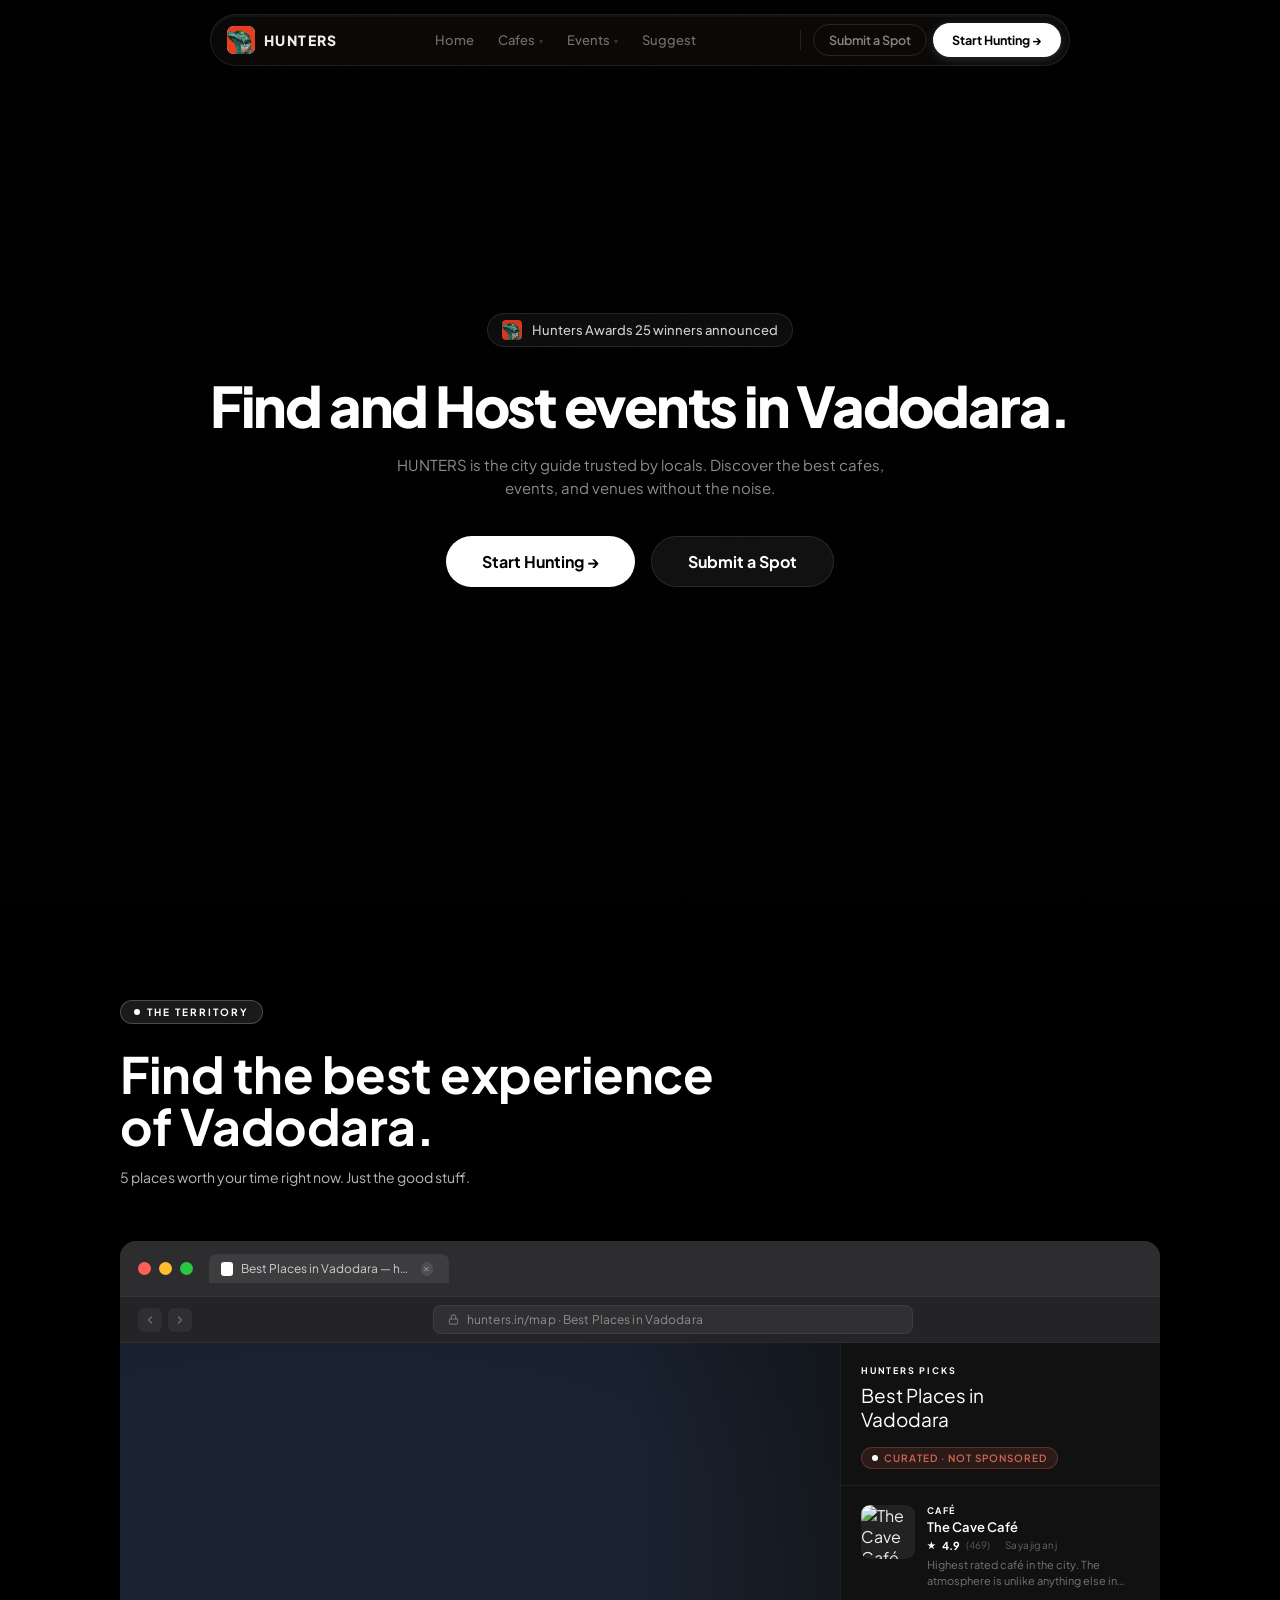
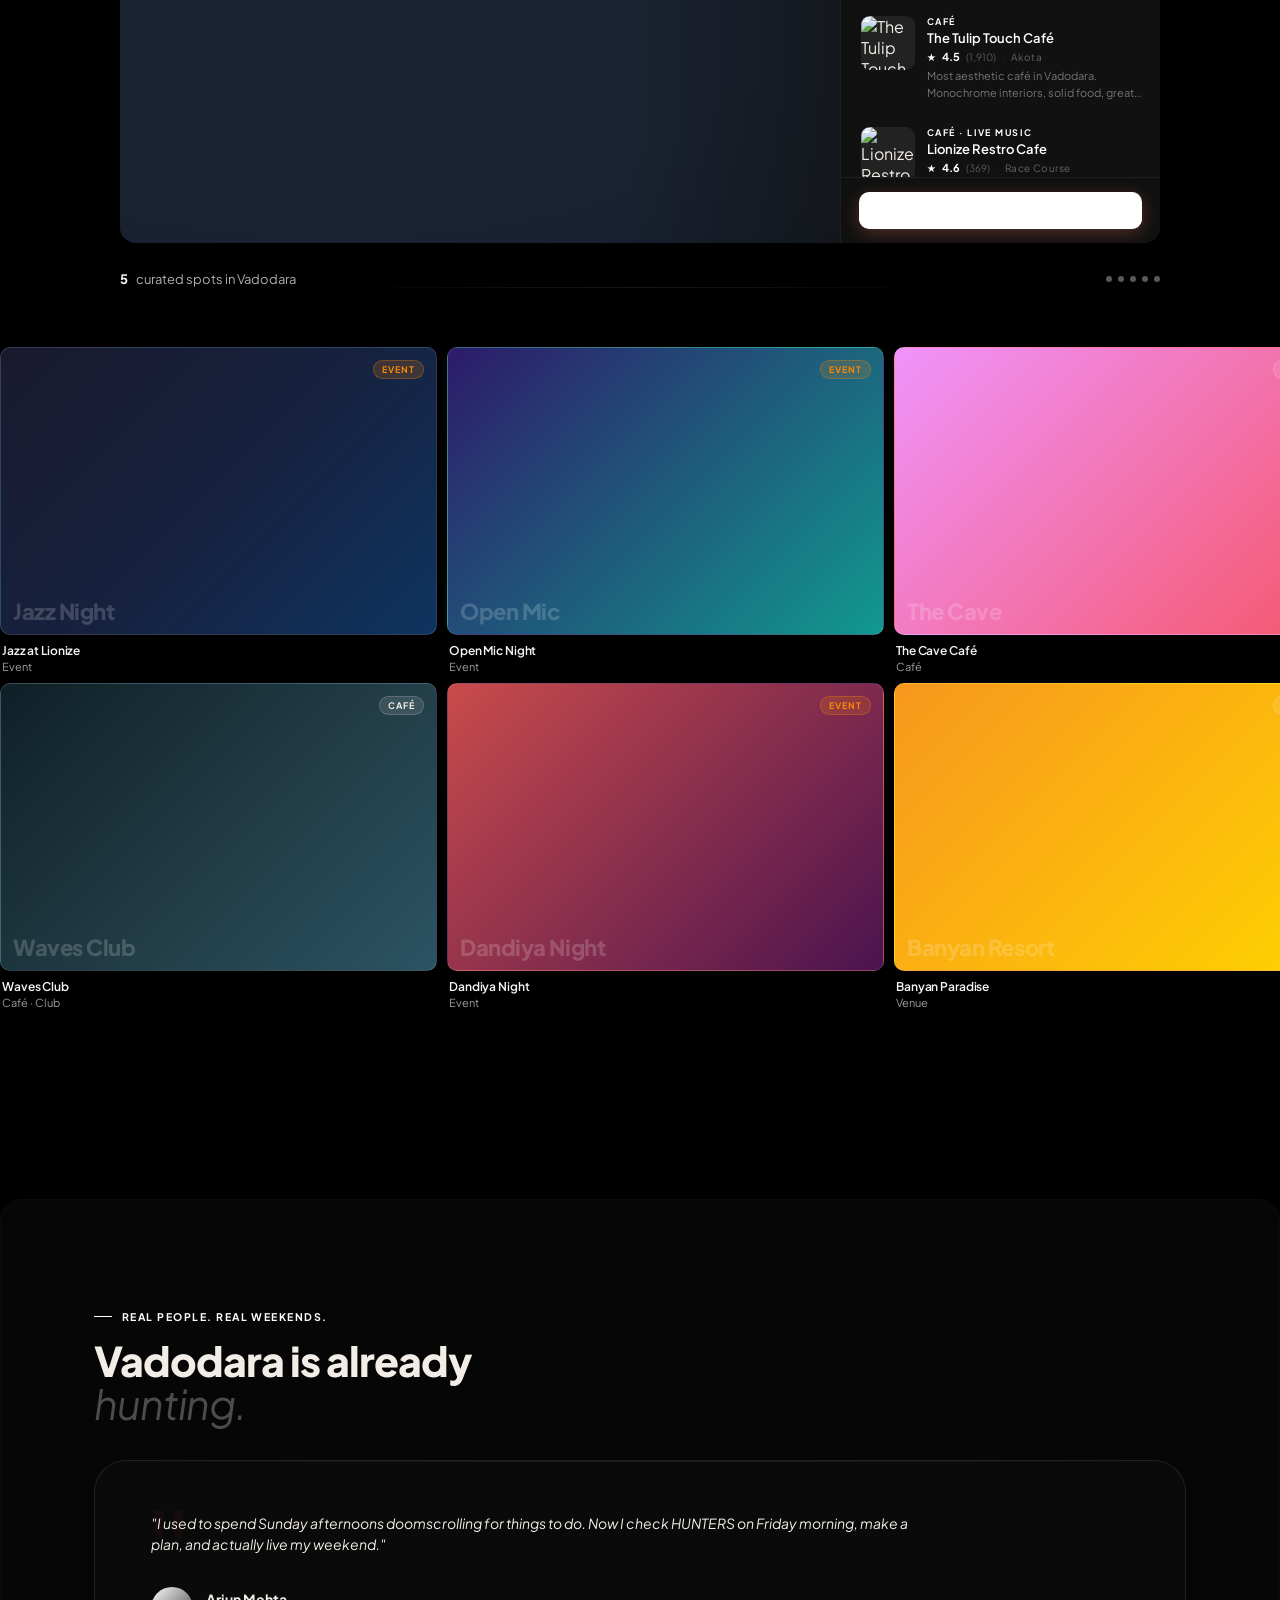
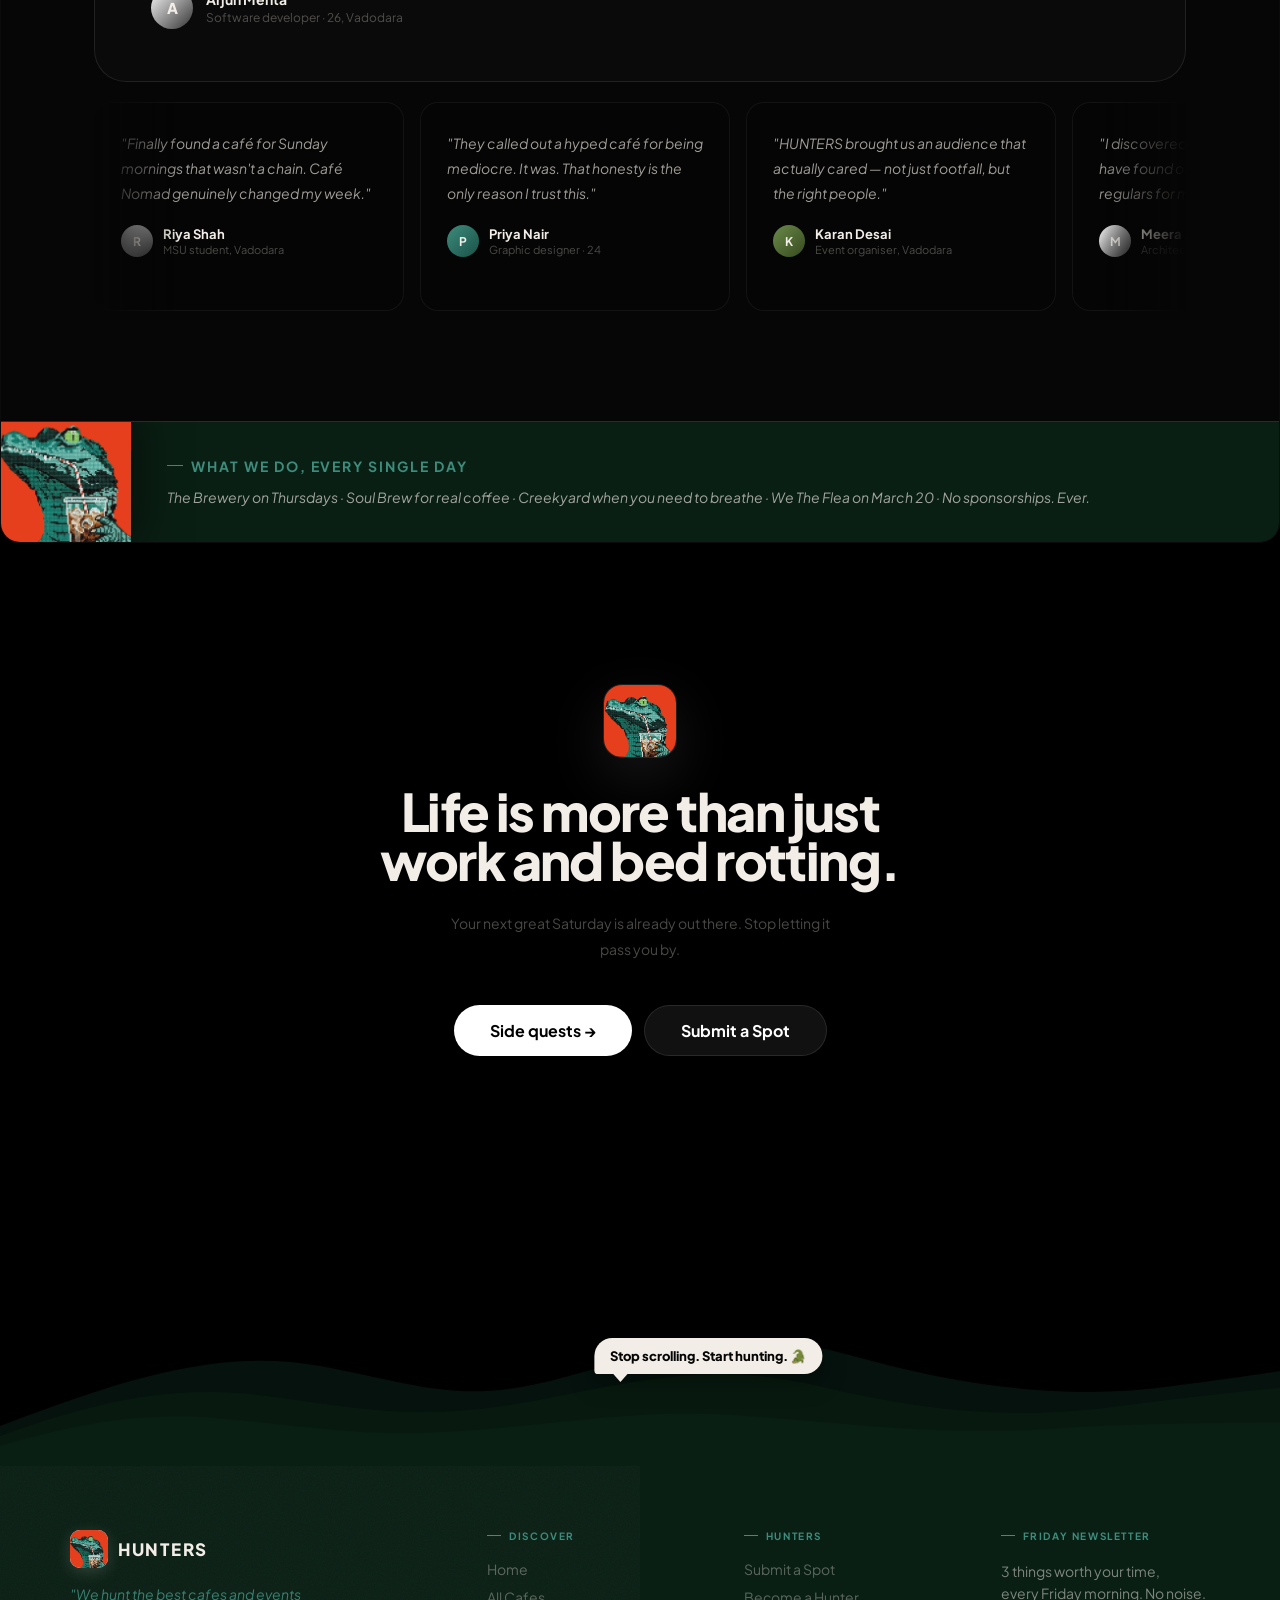
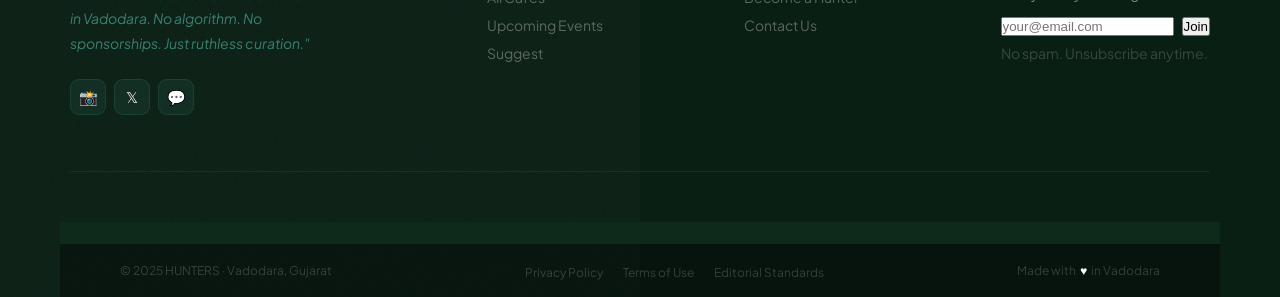
==== commit dcb564c3: "ggs Updated typography sizes and removed unnecessary glow effects as per request." ====
--- a/index.html
+++ b/index.html
@@ -376,12 +376,38 @@
     .h-title {
       font-family: 'Plus Jakarta Sans', sans-serif;
       font-weight: 800;
-      font-size: 58px; /* increased by 10px per request */
+      font-size: 56px; /* updated per request */
       line-height: 0.96;
       letter-spacing: -.04em;
       color: #fff;
       margin-bottom: 20px;
       max-width: 1000px;
+    }
+
+    /* Homepage-scoped typography tweaks: reduce downstream sizes so sections appear visually lower */
+    body.homepage .sec-h {
+      font-size: clamp(28px, 3.2vw, 42px);
+    }
+
+    body.homepage .map-sec h2 {
+      font-size: clamp(30px, 5vw, 50px);
+    }
+
+    body.homepage .disc-title {
+      font-size: clamp(28px, 4.2vw, 54px);
+    }
+
+    body.homepage .croc-title {
+      font-size: clamp(18px, 2.4vw, 24px);
+    }
+
+    body.homepage .sec-p,
+    body.homepage p {
+      font-size: 14px;
+    }
+
+    body.homepage .c-name {
+      font-size: 18px;
     }
 
     .h-line {
@@ -1470,15 +1496,9 @@
       overflow: hidden;
     }
 
+    /* CTA glow intentionally removed */
     .cta-glow {
-      position: absolute;
-      bottom: -100px;
-      left: 50%;
-      transform: translateX(-50%);
-      width: 900px;
-      height: 600px;
-      background: radial-gradient(ellipse at bottom, rgba(230, 63, 30, .1) 0%, transparent 65%);
-      pointer-events: none;
+      display: none; /* hidden to remove background glow behind the CTA */
     }
 
     /* Thin horizontal lines for Framer-style depth */
@@ -1502,8 +1522,8 @@
     .cta-h {
       font-family: 'Plus Jakarta Sans', sans-serif;
       font-weight: 900;
-      font-size: clamp(54px, 8.5vw, 108px);
-      line-height: .9;
+      font-size: 52px; /* updated per request */
+      line-height: .94;
       letter-spacing: -.03em;
       margin-bottom: 26px;
     }
@@ -1678,15 +1698,16 @@
       z-index: 0;
     }
 
+    /* Removed glow from footer per request */
     footer::after {
       content: '';
       position: absolute;
       top: -80px;
       left: 50%;
       transform: translateX(-50%);
-      width: 600px;
-      height: 200px;
-      background: radial-gradient(ellipse, rgba(61, 140, 124, .15) 0%, transparent 70%);
+      width: 0;
+      height: 0;
+      background: none;
       pointer-events: none;
       z-index: 0;
     }
@@ -2197,7 +2218,7 @@
       }
 
       .cta-h {
-        font-size: clamp(44px, 7vw, 80px);
+        font-size: 42px;
       }
 
       /* Footer Responsive */
@@ -2433,7 +2454,7 @@
       }
 
       .cta-h {
-        font-size: clamp(40px, 11vw, 64px);
+        font-size: 38px;
         line-height: .92;
         margin-bottom: 20px;
       }
@@ -2517,10 +2538,10 @@
     }
     }
   </style>
+
 </head>
 
-<body>
-
+<body class="homepage">
   <div id="grain"></div>
 
   <!-- ══════════════════════ NAV ══════════════════════ -->
@@ -2534,10 +2555,10 @@
       </a>
 
       <ul class="n-links">
+        <li><a href="index.html" class="active">Home</a></li>
         <li><a href="cafes.html">Cafes <span class="n-arr">▾</span></a></li>
         <li><a href="events.html">Events <span class="n-arr">▾</span></a></li>
-        <li><a href="index.html#how">How It Works</a></li>
-        <li><a href="about.html">About</a></li>
+        <li><a href="suggest.html">Suggest</a></li>
       </ul>
 
       <div class="n-right">
@@ -2553,9 +2574,9 @@
 
   <!-- Mobile Nav Overlay -->
   <div class="n-mobile-menu" id="mobileMenu">
+    <a href="index.html" class="active">Home</a>
     <a href="cafes.html">Cafes</a>
     <a href="events.html">Events</a>
-    <a href="about.html">About</a>
     <a href="suggest.html">Suggest</a>
     <a href="cafes.html" class="nm-cta">Start Hunting →</a>
   </div>
@@ -2572,8 +2593,7 @@
     </div>
 
     <h1 class="h-title">
-      <span class="h-line hl1"><span class="h-line-inner">Vadodara's weekends</span></span>
-      <span class="h-line hl2"><span class="h-line-inner">are better than you think.</span></span>
+      <span class="h-line"><span class="h-line-inner">Find and Host events in Vadodara.</span></span>
     </h1>
     
     <p class="h-subtitle" style="margin: 0 auto 0px; max-width: 520px; font-size: 15px; line-height: 1.55; color: rgba(255, 255, 255, 0.55); animation: fadeUp 0.7s var(--ease-out) 0.4s both;">
@@ -3286,9 +3306,8 @@
 
       <!-- Headline -->
       <div class="map-headline-wrap">
-        <h2 class="map-reveal-headline">We know <em>every corner</em><br>of Vadodara.</h2>
-        <p class="map-sub map-reveal-sub">5 places worth your time right now. No filler. No sponsored garbage. Just the
-          good stuff.</p>
+        <h2 class="map-reveal-headline">Find the best experience<br>of Vadodara.</h2>
+        <p class="map-sub map-reveal-sub">5 places worth your time right now. Just the good stuff.</p>
       </div>
 
       <!-- Browser mockup -->
@@ -4417,16 +4436,15 @@
 
   <!-- ══════════════════════ CTA ══════════════════════ -->
   <div class="cta-wrap">
-    <div class="cta-glow"></div>
     <div class="cta-logo rev">
       <img src="/logo.png" alt="HUNTERS">
     </div>
     <h2 class="cta-h rev">
-      Hunt something<br><span class="accent it">worth it.</span>
+      Life is more than just<br>work and bed rotting.
     </h2>
     <p class="cta-sub rev">Your next great Saturday is already out there. Stop letting it pass you by.</p>
     <div class="cta-btns rev">
-      <a href="#featured" class="btn-primary">Start Hunting →</a>
+      <a href="#featured" class="btn-primary">Side quests →</a>
       <a href="#submit" class="btn-outline">Submit a Spot</a>
     </div>
   </div>
@@ -4587,11 +4605,10 @@
           <div class="foot-col">
             <div class="foot-col-head">Discover</div>
             <ul>
+              <li><a href="index.html">Home</a></li>
               <li><a href="cafes.html">All Cafes</a></li>
               <li><a href="events.html">Upcoming Events</a></li>
-              <li><a href="index.html#featured">This Week's Picks</a></li>
-              <li><a href="cafes.html?filter=gem">Hidden Gems</a></li>
-              <li><a href="events.html?filter=free">Free Events</a></li>
+              <li><a href="suggest.html">Suggest</a></li>
             </ul>
           </div>
 
@@ -4599,8 +4616,6 @@
           <div class="foot-col">
             <div class="foot-col-head">HUNTERS</div>
             <ul>
-              <li><a href="about.html">Our Story</a></li>
-              <li><a href="about.html#standards">Our Standards</a></li>
               <li><a href="suggest.html">Submit a Spot</a></li>
               <li><a href="suggest.html">Become a Hunter</a></li>
               <li><a href="mailto:hello@hunters.in">Contact Us</a></li>
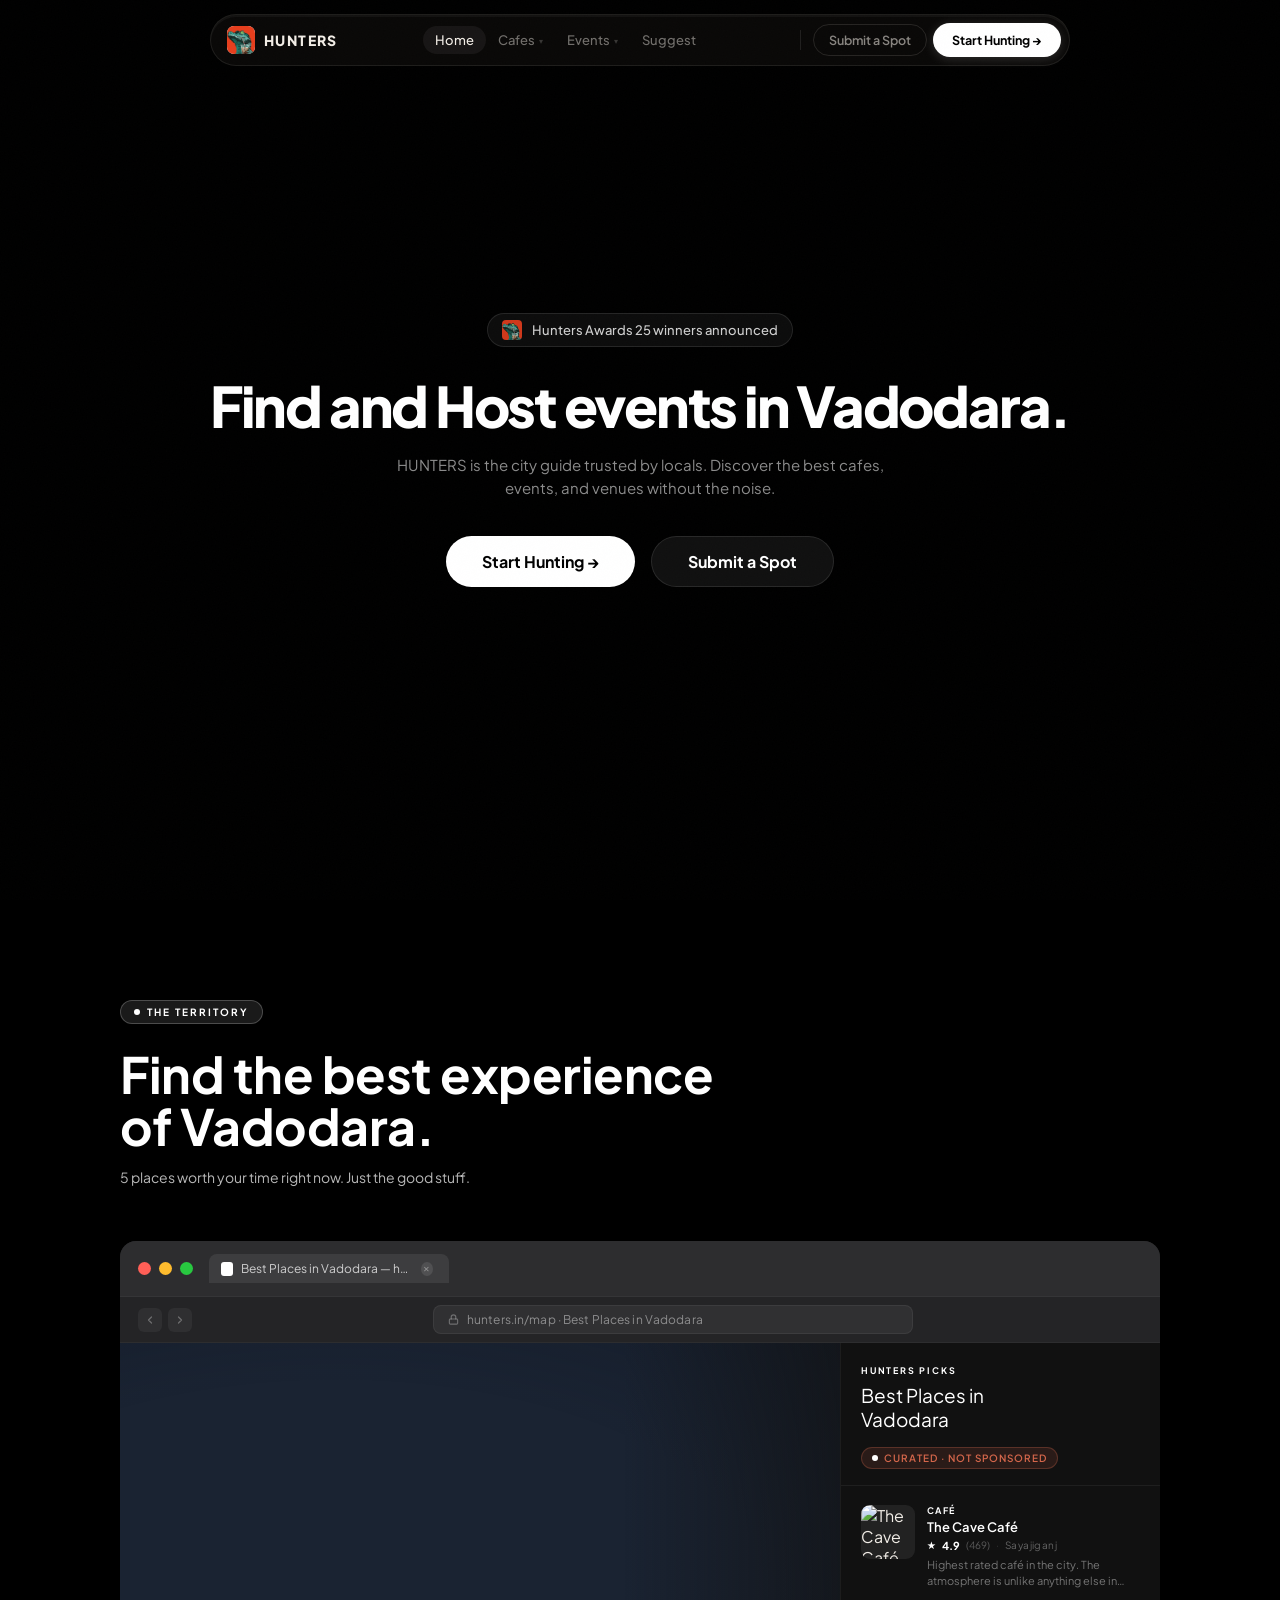
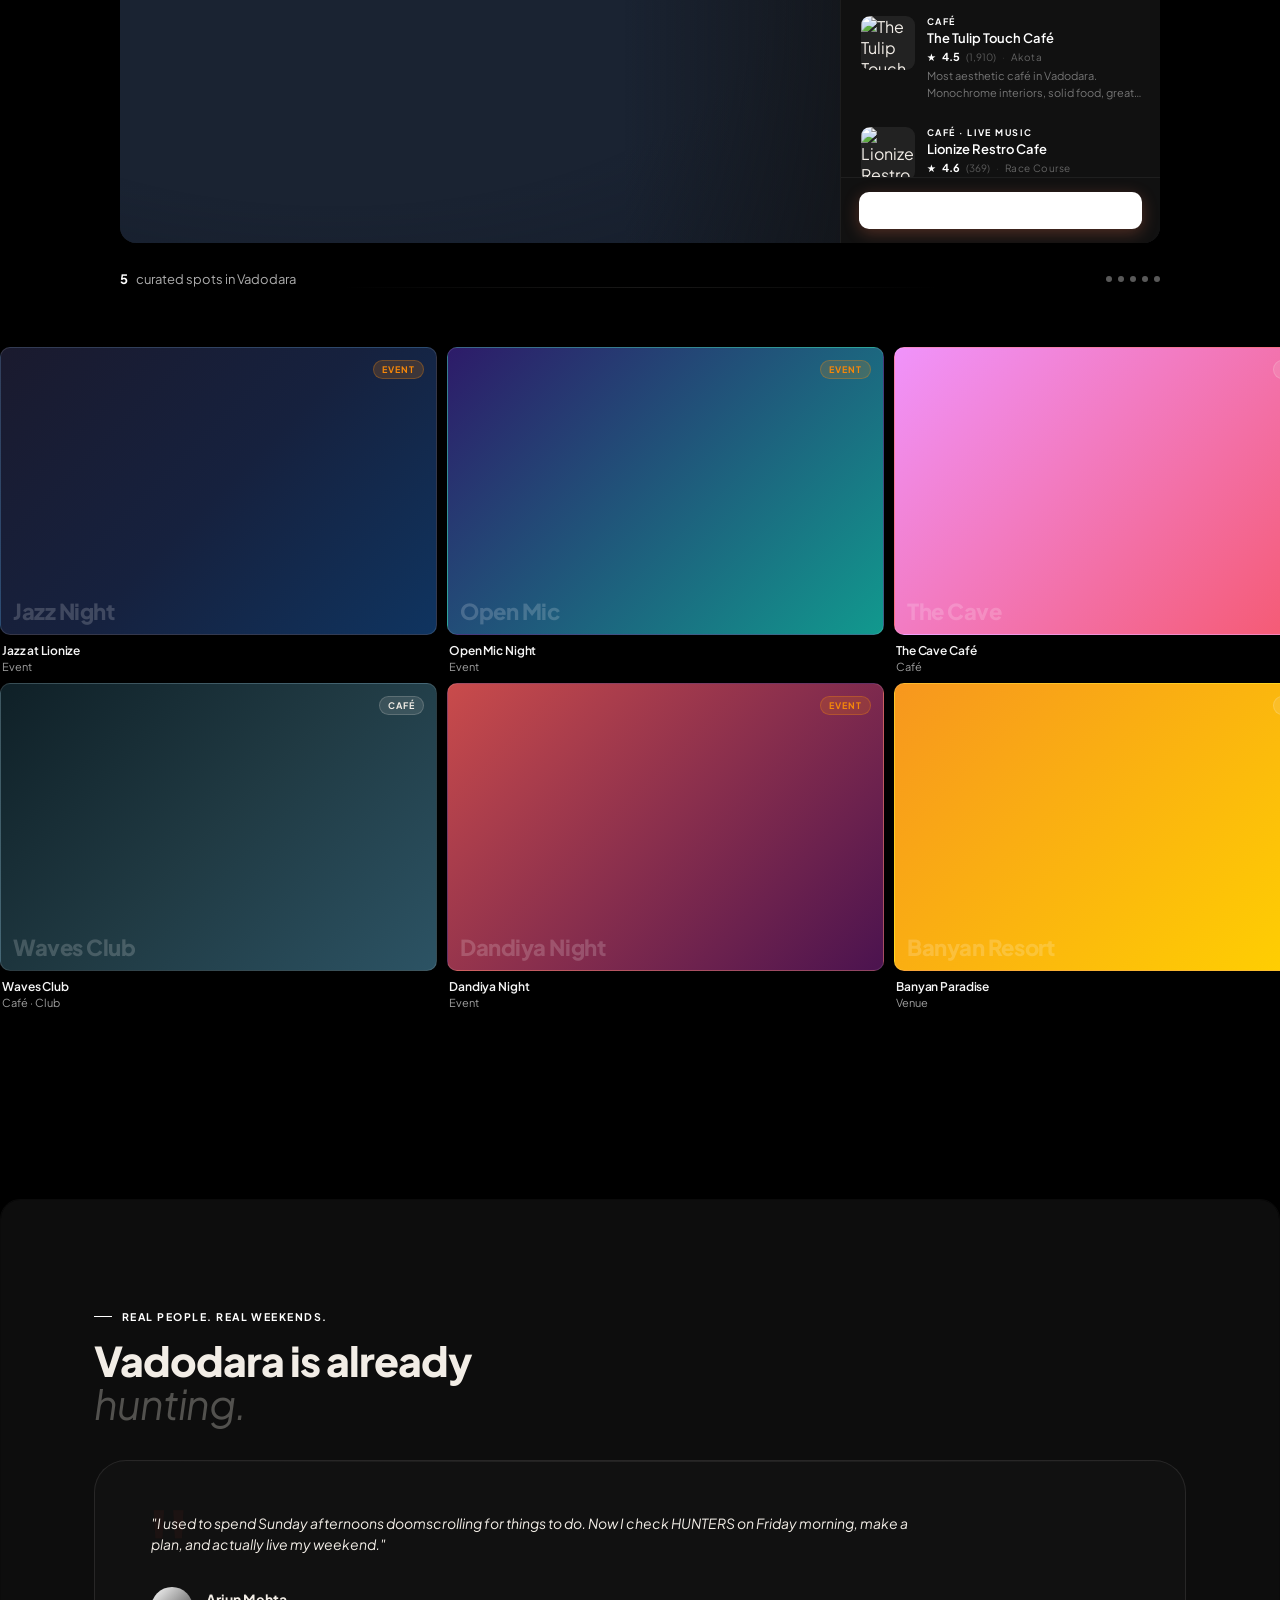
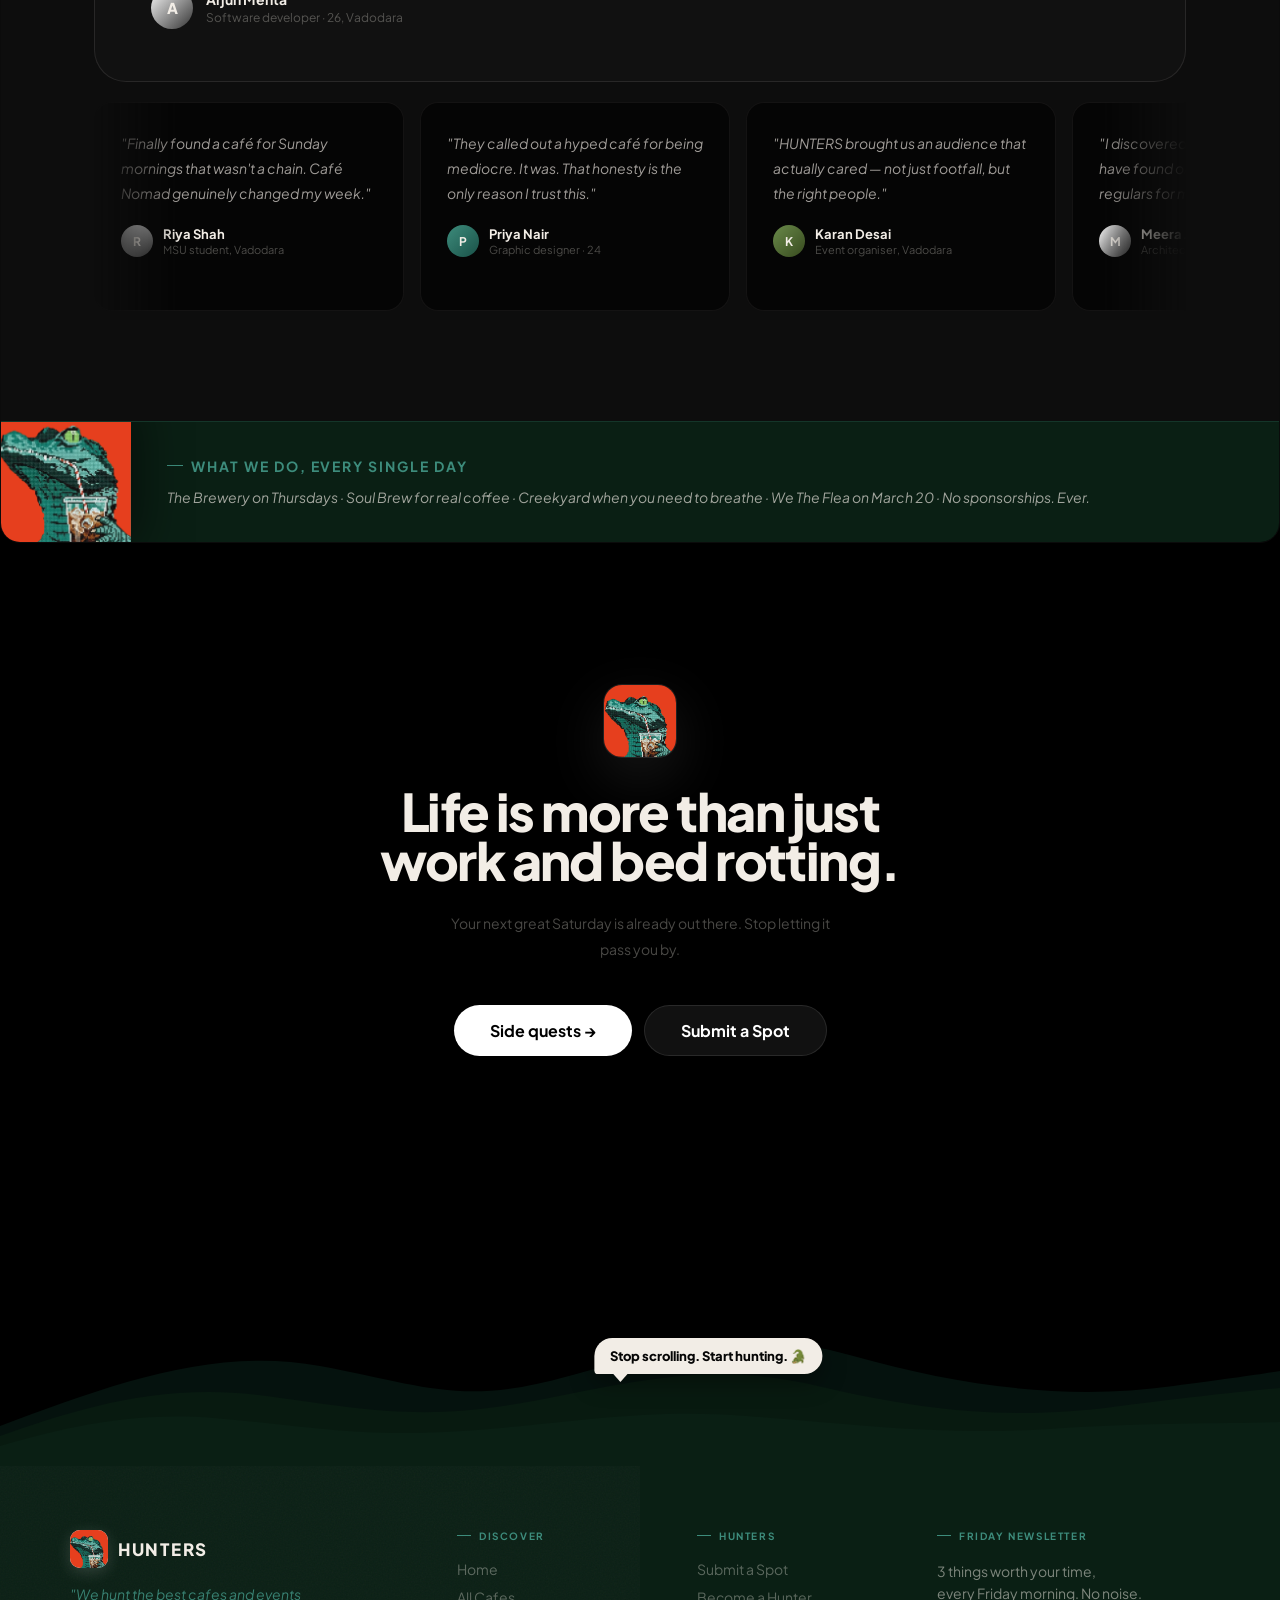
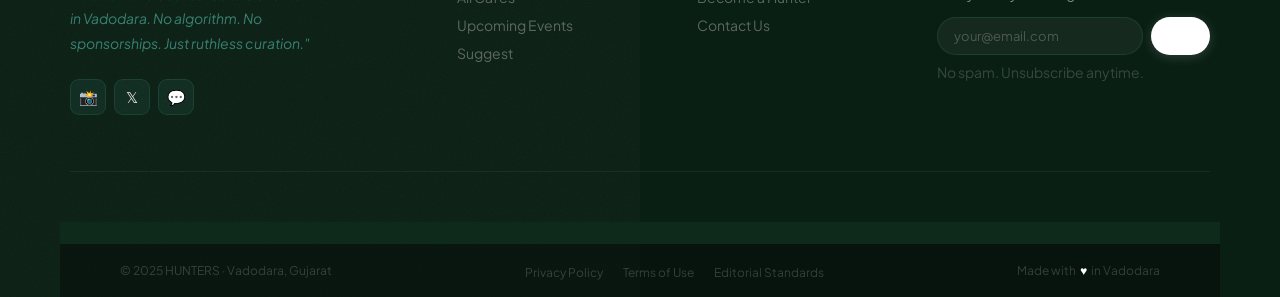
==== commit a1f248f2: "pushhhh" ====
--- a/index.html
+++ b/index.html
@@ -11,75 +11,12 @@
     href="https://fonts.googleapis.com/css2?family=Plus+Jakarta+Sans:ital,wght@0,200..800;1,200..800&display=swap"
     rel="stylesheet">
 
+    <link rel="stylesheet" href="styles.css">
   <style>
-    /* ─────────────────────────────────────────
-   DESIGN TOKENS
-───────────────────────────────────────── */
-    :root {
-      --primary: #ffffff;
-      --primary-dim: rgba(255, 255, 255, .08);
-      --primary-glow: rgba(255, 255, 255, .18);
-
-      --bg: #000000;
-      --bg1: #060606;
-      --bg2: #0a0a0a;
-      --bg3: #111111;
-      --bg4: #151515;
-
-      --ink: #f2ede6;
-      --ink60: rgba(242, 237, 230, .6);
-      --ink30: rgba(242, 237, 230, .3);
-      --ink10: rgba(242, 237, 230, .1);
-      --ink06: rgba(242, 237, 230, .06);
-      --ink03: rgba(242, 237, 230, .03);
-
-      --green-bg: #0a1f14;
-      --green-mid: #0d2a1a;
-      --green-acc: #3d8c7c;
-      --green-light: #4aab96;
-
-      --r-sm: 12px;
-      --r-md: 18px;
-      --r-lg: 24px;
-      --r-xl: 32px;
-
-      --ease-out: cubic-bezier(.22, 1, .36, 1);
-      --ease-in-out: cubic-bezier(.76, 0, .24, 1);
-      --spring: cubic-bezier(.34, 1.4, .64, 1);
-    }
-
-    /* ─────────────────────────────────────────
-   RESET + BASE
-───────────────────────────────────────── */
-    *,
-    *::before,
-    *::after {
-      box-sizing: border-box;
-      margin: 0;
-      padding: 0;
-    }
-
-    html {
-      scroll-behavior: smooth;
-      font-size: 16px;
-      -webkit-font-smoothing: antialiased;
-    }
-
     body {
       background: #000000;
-      color: var(--ink);
-      font-family: 'Plus Jakarta Sans', sans-serif;
+      font-size: 16px;
       font-weight: 400;
-      overflow-x: hidden;
-    }
-
-    img {
-      display: block;
-    }
-
-    a {
-      text-decoration: none;
-      color: inherit;
     }
 
     ::selection {
@@ -87,219 +24,9 @@
       color: var(--bg);
     }
 
-
-    /* Hero gets no side margin — full bleed */
-
-
-
-
-    /* ─────────────────────────────────────────
-   GRAIN OVERLAY
-───────────────────────────────────────── */
-    #grain {
-      position: fixed;
-      inset: 0;
-      z-index: 8998;
-      pointer-events: none;
-      opacity: .28;
-      background-image: url("data:image/svg+xml,%3Csvg xmlns='http://www.w3.org/2000/svg'%3E%3Cfilter id='g'%3E%3CfeTurbulence type='fractalNoise' baseFrequency='.72' numOctaves='4' stitchTiles='stitch'/%3E%3C/filter%3E%3Crect width='100%25' height='100%25' filter='url(%23g)' opacity='.06'/%3E%3C/svg%3E");
-      animation: grainShift 8s steps(1) infinite;
-    }
-
-    @keyframes grainShift {
-      0% {
-        background-position: 0 0;
-      }
-
-      20% {
-        background-position: -50px 30px;
-      }
-
-      40% {
-        background-position: 80px -20px;
-      }
-
-      60% {
-        background-position: -30px 60px;
-      }
-
-      80% {
-        background-position: 50px -50px;
-      }
-    }
-
-    /* ─────────────────────────────────────────
-   NAV — Floating pill, Wispr Flow style
-───────────────────────────────────────── */
-
-    /* Outer wrapper — sits at top, provides the padding so pill floats */
-    nav {
-      position: fixed;
-      top: 0;
-      left: 0;
-      right: 0;
-      z-index: 700;
-      padding: 14px 20px;
-      pointer-events: none;
-      /* let clicks pass through padding area */
-      animation: fromTop .7s var(--ease-out) both;
-    }
-
-    @keyframes fromTop {
-      from {
-        opacity: 0;
-        transform: translateY(-16px);
-      }
-
-      to {
-        opacity: 1;
-        transform: none;
-      }
-    }
-
-    /* The pill itself */
-    .nav-pill {
-      pointer-events: all;
-      max-width: 860px;
-      margin: 0 auto;
-      height: 52px;
-      display: flex;
-      align-items: center;
-      justify-content: space-between;
-      padding: 0 8px 0 16px;
-      background: rgba(12, 11, 10, .88);
-      backdrop-filter: blur(28px) saturate(180%);
-      -webkit-backdrop-filter: blur(28px) saturate(180%);
-      border: 1px solid rgba(242, 237, 230, .09);
-      border-radius: 100px;
-      box-shadow:
-        0 2px 0 rgba(255, 255, 255, .04) inset,
-        0 8px 32px rgba(0, 0, 0, .55),
-        0 1px 0 rgba(0, 0, 0, .6);
-      transition: border-color .3s, box-shadow .3s;
-    }
-
     .nav-pill:hover {
       border-color: rgba(242, 237, 230, .13);
       box-shadow: 0 2px 0 rgba(255, 255, 255, .04) inset, 0 12px 40px rgba(0, 0, 0, .65), 0 1px 0 rgba(0, 0, 0, .6);
-    }
-
-    /* Divider between links and CTAs */
-    .n-divider {
-      width: 1px;
-      height: 20px;
-      background: rgba(242, 237, 230, .1);
-      margin: 0 6px;
-      flex-shrink: 0;
-    }
-
-    .n-brand {
-      display: flex;
-      align-items: center;
-      gap: 9px;
-      flex-shrink: 0;
-    }
-
-    .n-logo {
-      width: 28px;
-      height: 28px;
-      border-radius: 7px;
-      background: var(--primary);
-      overflow: hidden;
-      flex-shrink: 0;
-    }
-
-    .n-logo img {
-      width: 100%;
-      height: 100%;
-      object-fit: cover;
-      object-position: 50% 18%;
-    }
-
-    .n-name {
-      font-family: 'Plus Jakarta Sans', sans-serif;
-      font-weight: 900;
-      font-size: 14px;
-      letter-spacing: .1em;
-      color: var(--ink);
-    }
-
-    .n-links {
-      display: flex;
-      align-items: center;
-      gap: 0;
-      list-style: none;
-      margin: 0 auto;
-      padding: 0 8px;
-    }
-
-    .n-links a {
-      font-size: 13px;
-      font-weight: 500;
-      color: rgba(242, 237, 230, .45);
-      padding: 6px 12px;
-      border-radius: 100px;
-      transition: color .2s, background .2s;
-      display: flex;
-      align-items: center;
-      gap: 4px;
-      white-space: nowrap;
-    }
-
-    .n-links a:hover {
-      color: var(--ink);
-      background: rgba(242, 237, 230, .06);
-    }
-
-    .n-arr {
-      font-size: 8px;
-      opacity: .45;
-      margin-top: 1px;
-    }
-
-    .n-right {
-      display: flex;
-      align-items: center;
-      gap: 6px;
-      flex-shrink: 0;
-    }
-
-    /* Ghost pill — "Submit a Spot" */
-    .n-ghost {
-      font-size: 12.5px;
-      font-weight: 600;
-      color: rgba(242, 237, 230, .55);
-      padding: 7px 15px;
-      border-radius: 100px;
-      border: 1px solid rgba(242, 237, 230, .12);
-      transition: border-color .2s, color .2s, background .2s;
-      white-space: nowrap;
-    }
-
-    .n-ghost:hover {
-      border-color: rgba(242, 237, 230, .22);
-      color: var(--ink);
-      background: rgba(242, 237, 230, .04);
-    }
-
-    /* Filled pill — "Start Hunting →" */
-    .n-cta {
-      font-size: 12.5px;
-      font-weight: 700;
-      color: #000;
-      padding: 8px 18px;
-      border-radius: 100px;
-      background: var(--primary);
-      border: 1px solid rgba(255, 255, 255, .08);
-      box-shadow: 0 2px 12px rgba(255, 255, 255, .15), 0 1px 0 rgba(255, 255, 255, .1) inset;
-      transition: background .2s, transform .15s var(--spring), box-shadow .3s;
-      white-space: nowrap;
-    }
-
-    .n-cta:hover {
-      background: var(--primary);
-      transform: translateY(-1px);
-      box-shadow: 0 6px 24px rgba(255, 255, 255, .2), 0 1px 0 rgba(255, 255, 255, .12) inset;
     }
 
     /* ─────────────────────────────────────────
@@ -1162,6 +889,7 @@
       right: 12px;
       background: rgba(10, 9, 8, .88);
       backdrop-filter: blur(8px);
+      -webkit-backdrop-filter: blur(8px);
       border: 1px solid var(--ink06);
       border-radius: 7px;
       padding: 4px 9px;
@@ -1983,90 +1711,6 @@
 
 
 
-    /* Mobile hamburger */
-    .n-menu-btn {
-      display: none;
-      flex-direction: column;
-      justify-content: center;
-      gap: 5px;
-      width: 36px;
-      height: 36px;
-      background: var(--ink06);
-      border: 1px solid var(--ink10);
-      border-radius: 9px;
-      cursor: pointer;
-      padding: 8px;
-    }
-
-    .n-menu-btn span {
-      display: block;
-      height: 1.5px;
-      background: var(--ink60);
-      border-radius: 2px;
-      transition: transform .25s var(--ease-out), opacity .2s;
-    }
-
-    @media(max-width:560px) {
-      .n-menu-btn {
-        display: flex;
-      }
-
-      .n-cta {
-        display: none;
-      }
-    }
-
-    /* Mobile menu overlay */
-    .n-mobile-menu {
-      display: none;
-      position: fixed;
-      inset: 0;
-      z-index: 699;
-      background: rgba(5, 5, 5, .97);
-      backdrop-filter: blur(20px);
-      flex-direction: column;
-      justify-content: center;
-      align-items: center;
-      gap: 8px;
-      padding: 80px 24px 40px;
-    }
-
-    .n-mobile-menu.open {
-      display: flex;
-    }
-
-    .n-mobile-menu a {
-      font-family: 'Plus Jakarta Sans', sans-serif;
-      font-weight: 800;
-      font-size: 32px;
-      color: var(--ink30);
-      letter-spacing: -.02em;
-      padding: 12px 0;
-      width: 100%;
-      text-align: center;
-      border-bottom: 1px solid var(--ink06);
-      transition: color .2s;
-    }
-
-    .n-mobile-menu a:last-of-type {
-      border-bottom: none;
-    }
-
-    .n-mobile-menu a:hover {
-      color: var(--ink);
-    }
-
-    .n-mobile-menu .nm-cta {
-      margin-top: 24px;
-      background: var(--primary);
-      color: #000 !important;
-      border-radius: 100px;
-      padding: 16px 40px !important;
-      font-size: 16px !important;
-      border-bottom: none !important;
-      width: auto !important;
-    }
-
     /* All .rev elements start hidden, get .in via JS */
 
     /* ─────────────────────────────────────────
@@ -2538,7 +2182,6 @@
     }
     }
   </style>
-
 </head>
 
 <body class="homepage">
@@ -2549,7 +2192,7 @@
     <div class="nav-pill">
       <a href="index.html" class="n-brand">
         <div class="n-logo">
-          <img src="/logo.png" alt="HUNTERS">
+          <img src="logo.png" alt="HUNTERS">
         </div>
         <span class="n-name">HUNTERS</span>
       </a>
@@ -3293,7 +2936,7 @@
     }
   </style>
 
-  <section class="map-sec" id="sec2">
+  <section class="map-sec" id="featured">
     <div class="map-sec-inner">
 
       <!-- Label -->
@@ -4127,6 +3770,9 @@
 
       let mapActiveId = null;
       const mapFrame = document.getElementById('mapFrame');
+      const cardsList = document.getElementById('mapCardsList');
+      const dotsRow = document.getElementById('mapDotsRow');
+      if (!mapFrame || !cardsList || !dotsRow) return;
 
       function swapMap(src) {
         mapFrame.style.transition = 'opacity 0.3s ease, transform 0.35s cubic-bezier(0.4,0,0.2,1)';
@@ -4153,7 +3799,6 @@
       }
 
       function renderMapCards() {
-        const cardsList = document.getElementById('mapCardsList');
         cardsList.innerHTML = mapPlaces.map((p, i) => `
         <div class="map-card ${mapActiveId === p.id ? 'map-active' : ''}"
              data-id="${p.id}"
@@ -4174,7 +3819,6 @@
         </div>
       `).join('');
 
-        const dotsRow = document.getElementById('mapDotsRow');
         dotsRow.innerHTML = mapPlaces.map(p => `
         <div class="map-dot-ind ${mapActiveId === p.id ? 'map-on' : ''}" data-id="${p.id}"></div>
       `).join('');
@@ -4195,13 +3839,17 @@
       }
 
       // Scroll entrance reveal
-      const mapSection = document.getElementById('sec2');
-      const mapObserver = new IntersectionObserver((entries) => {
-        entries.forEach(e => {
-          if (e.isIntersecting) { mapSection.classList.add('map-in'); mapObserver.unobserve(mapSection); }
-        });
-      }, { threshold: 0.12 });
-      mapObserver.observe(mapSection);
+      const mapSection = document.getElementById('featured');
+      if (mapSection && 'IntersectionObserver' in window) {
+        const mapObserver = new IntersectionObserver((entries) => {
+          entries.forEach(e => {
+            if (e.isIntersecting) { mapSection.classList.add('map-in'); mapObserver.unobserve(mapSection); }
+          });
+        }, { threshold: 0.12 });
+        mapObserver.observe(mapSection);
+      } else if (mapSection) {
+        mapSection.classList.add('map-in');
+      }
 
       renderMapCards();
     })();
@@ -4420,7 +4068,7 @@
     <div class="croc-banner-wrap croc-banner-flush">
       <div class="croc-banner">
         <div class="cb-croc">
-          <img src="/logo.png" alt="HUNTERS Mascot">
+          <img src="logo.png" alt="HUNTERS Mascot">
         </div>
         <div class="cb-content">
           <p class="cb-label">What we do, every single day</p>
@@ -4435,9 +4083,9 @@
 
 
   <!-- ══════════════════════ CTA ══════════════════════ -->
-  <div class="cta-wrap">
+  <div class="cta-wrap" id="how">
     <div class="cta-logo rev">
-      <img src="/logo.png" alt="HUNTERS">
+      <img src="logo.png" alt="HUNTERS">
     </div>
     <h2 class="cta-h rev">
       Life is more than just<br>work and bed rotting.
@@ -4445,7 +4093,7 @@
     <p class="cta-sub rev">Your next great Saturday is already out there. Stop letting it pass you by.</p>
     <div class="cta-btns rev">
       <a href="#featured" class="btn-primary">Side quests →</a>
-      <a href="#submit" class="btn-outline">Submit a Spot</a>
+      <a href="suggest.html" class="btn-outline">Submit a Spot</a>
     </div>
   </div>
 
@@ -4589,7 +4237,7 @@
           <!-- Brand -->
           <div>
             <div class="foot-brand-row">
-              <div class="foot-logo"><img src="/logo.png" alt="HUNTERS"></div>
+              <div class="foot-logo"><img src="logo.png" alt="HUNTERS"></div>
               <span class="foot-wordmark">HUNTERS</span>
             </div>
             <p class="foot-tagline">"We hunt the best cafes and events in Vadodara. No algorithm. No sponsorships. Just
@@ -4627,8 +4275,8 @@
             <div class="foot-col-head">Friday Newsletter</div>
             <p class="foot-nl-label">3 things worth your time,<br>every Friday morning. No noise.</p>
             <div class="foot-nl-form">
-              <input type="email" class="ft-nl-input" placeholder="your@email.com">
-              <button class="ft-nl-btn">Join</button>
+              <input type="email" class="foot-nl-input" placeholder="your@email.com">
+              <button class="foot-nl-btn">Join</button>
             </div>
             <p class="foot-nl-note">No spam. Unsubscribe anytime.</p>
           </div>
@@ -4662,6 +4310,12 @@
 
 
   <script>
+    const prefersReducedMotion = window.matchMedia && window.matchMedia('(prefers-reduced-motion: reduce)').matches;
+    document.querySelectorAll('img').forEach((img, i) => {
+      if (!img.hasAttribute('decoding')) img.decoding = 'async';
+      if (!img.hasAttribute('loading') && i > 2) img.loading = 'lazy';
+    });
+
     /* ─────── MOBILE MENU ─────── */
     const menuBtn = document.getElementById('menuBtn');
     const mobileMenu = document.getElementById('mobileMenu');
@@ -4750,27 +4404,40 @@
 
 
     /* ─────── SCROLL REVEAL — IntersectionObserver ─────── */
-    const io = new IntersectionObserver(entries => {
-      entries.forEach(entry => {
-        if (entry.isIntersecting) {
-          entry.target.classList.add('in');
+    if ('IntersectionObserver' in window) {
+      const io = new IntersectionObserver(entries => {
+        entries.forEach(entry => {
+          if (entry.isIntersecting) {
+            entry.target.classList.add('in');
+          }
+        });
+      }, { threshold: 0.1, rootMargin: '0px 0px -40px 0px' });
+
+      document.querySelectorAll('.rev, .pain, .step, .oc, .tc, .big-q, .card').forEach(el => io.observe(el));
+    } else {
+      document.querySelectorAll('.rev, .pain, .step, .oc, .tc, .big-q, .card').forEach(el => el.classList.add('in'));
+    }
+
+
+    /* ─────── NAV SCROLL SHADOW ─────── */
+    let navTick = false;
+    window.addEventListener('scroll', () => {
+      if (navTick) return;
+      navTick = true;
+      requestAnimationFrame(() => {
+        const pill = document.querySelector('.nav-pill');
+        if (!pill) {
+          navTick = false;
+          return;
         }
+        pill.style.borderColor = scrollY > 30
+          ? 'rgba(242,237,230,.14)'
+          : 'rgba(242,237,230,.09)';
+        pill.style.boxShadow = scrollY > 30
+          ? '0 2px 0 rgba(255,255,255,.04) inset, 0 16px 48px rgba(0,0,0,.7), 0 1px 0 rgba(0,0,0,.6)'
+          : '0 2px 0 rgba(255,255,255,.04) inset, 0 8px 32px rgba(0,0,0,.55), 0 1px 0 rgba(0,0,0,.6)';
+        navTick = false;
       });
-    }, { threshold: 0.1, rootMargin: '0px 0px -40px 0px' });
-
-    document.querySelectorAll('.rev, .pain, .step, .oc, .tc, .big-q, .card').forEach(el => io.observe(el));
-
-
-    /* ─────── NAV SCROLL SHADOW ─────── */
-    window.addEventListener('scroll', () => {
-      const pill = document.querySelector('.nav-pill');
-      if (!pill) return;
-      pill.style.borderColor = scrollY > 30
-        ? 'rgba(242,237,230,.14)'
-        : 'rgba(242,237,230,.09)';
-      pill.style.boxShadow = scrollY > 30
-        ? '0 2px 0 rgba(255,255,255,.04) inset, 0 16px 48px rgba(0,0,0,.7), 0 1px 0 rgba(0,0,0,.6)'
-        : '0 2px 0 rgba(255,255,255,.04) inset, 0 8px 32px rgba(0,0,0,.55), 0 1px 0 rgba(0,0,0,.6)';
     }, { passive: true });
 
 
@@ -4785,15 +4452,21 @@
 
     // Animate croc on scroll into view
     const crocMascot = document.querySelector('.croc-mascot');
-    const crocObs = new IntersectionObserver(entries => {
-      entries.forEach(e => {
-        if (e.isIntersecting) {
-          crocMascot.style.animation = 'crocFloat 4s ease-in-out infinite';
-          document.querySelector('.croc-bubble').style.animation = 'bubblePop .6s var(--spring) 1.2s both';
-        }
-      });
-    }, { threshold: 0.3 });
-    if (crocMascot) crocObs.observe(crocMascot);
+    const crocBubble = document.querySelector('.croc-bubble');
+    if (crocMascot && 'IntersectionObserver' in window) {
+      const crocObs = new IntersectionObserver(entries => {
+        entries.forEach(e => {
+          if (e.isIntersecting) {
+            crocMascot.style.animation = 'crocFloat 4s ease-in-out infinite';
+            if (crocBubble) crocBubble.style.animation = 'bubblePop .6s var(--spring) 1.2s both';
+          }
+        });
+      }, { threshold: 0.3 });
+      crocObs.observe(crocMascot);
+    } else if (crocMascot) {
+      crocMascot.style.animation = 'crocFloat 4s ease-in-out infinite';
+      if (crocBubble) crocBubble.style.animation = 'bubblePop .6s var(--spring) 1.2s both';
+    }
 
     // Bubble hover interaction
     const bubble = document.querySelector('.croc-bubble');
@@ -4805,7 +4478,7 @@
       'Vadodara\'s best, curated. 🎯'
     ];
     let msgIndex = 0;
-    if (bubble) {
+    if (bubble && !prefersReducedMotion) {
       setInterval(() => {
         msgIndex = (msgIndex + 1) % msgs.length;
         bubble.style.opacity = '0';
@@ -4823,3 +4496,14 @@
 </body>
 
 </html>
+
+
+
+
+
+
+
+
+
+
+
--- a/styles.css
+++ b/styles.css
@@ -0,0 +1,375 @@
+/* Shared design tokens */
+:root {
+  --primary: #ffffff;
+  --primary-dim: rgba(255, 255, 255, .08);
+  --primary-glow: rgba(255, 255, 255, .18);
+  --red: #ffffff;
+  --red-bright: #ffffff;
+
+  --bg: #050505;
+  --bg1: #0d0d0d;
+  --bg2: #111111;
+  --bg3: #161616;
+  --bg4: #1c1c1c;
+
+  --ink: #f2ede6;
+  --ink60: rgba(242, 237, 230, .6);
+  --ink30: rgba(242, 237, 230, .3);
+  --ink10: rgba(242, 237, 230, .1);
+  --ink06: rgba(242, 237, 230, .06);
+  --ink03: rgba(242, 237, 230, .03);
+
+  --green-bg: #0a1f14;
+  --green-mid: #0d2a1a;
+  --green-acc: #3d8c7c;
+  --green-light: #4aab96;
+
+  --r-sm: 12px;
+  --r-md: 18px;
+  --r-lg: 24px;
+  --r-xl: 32px;
+
+  --ease-out: cubic-bezier(.22, 1, .36, 1);
+  --ease-in-out: cubic-bezier(.76, 0, .24, 1);
+  --spring: cubic-bezier(.34, 1.4, .64, 1);
+}
+
+/* Shared reset/base */
+*,
+*::before,
+*::after {
+  box-sizing: border-box;
+  margin: 0;
+  padding: 0;
+}
+
+html {
+  scroll-behavior: smooth;
+  -webkit-font-smoothing: antialiased;
+}
+
+body {
+  background: #050505;
+  color: var(--ink);
+  font-family: 'Plus Jakarta Sans', sans-serif;
+  overflow-x: hidden;
+}
+
+img {
+  display: block;
+  max-width: 100%;
+  height: auto;
+}
+
+a {
+  text-decoration: none;
+  color: inherit;
+}
+
+::selection {
+  background: var(--primary);
+  color: #fff;
+}
+
+@media (prefers-reduced-motion: reduce) {
+  *,
+  *::before,
+  *::after {
+    animation-duration: .01ms !important;
+    animation-iteration-count: 1 !important;
+    transition-duration: .01ms !important;
+  }
+
+  html {
+    scroll-behavior: auto;
+  }
+}
+
+/* Shared grain overlay */
+#grain {
+  position: fixed;
+  inset: 0;
+  z-index: 8998;
+  pointer-events: none;
+  opacity: .28;
+  background-image: url("data:image/svg+xml,%3Csvg xmlns='http://www.w3.org/2000/svg'%3E%3Cfilter id='g'%3E%3CfeTurbulence type='fractalNoise' baseFrequency='.72' numOctaves='4' stitchTiles='stitch'/%3E%3C/filter%3E%3Crect width='100%25' height='100%25' filter='url(%23g)' opacity='.06'/%3E%3C/svg%3E");
+  animation: grainShift 8s steps(1) infinite;
+}
+
+@keyframes grainShift {
+  0% { background-position: 0 0; }
+  20% { background-position: -50px 30px; }
+  40% { background-position: 80px -20px; }
+  60% { background-position: -30px 60px; }
+  80% { background-position: 50px -50px; }
+}
+
+@keyframes fromTop {
+  from {
+    opacity: 0;
+    transform: translateY(-16px);
+  }
+
+  to {
+    opacity: 1;
+    transform: none;
+  }
+}
+
+@keyframes fadeUp {
+  from {
+    opacity: 0;
+    transform: translateY(22px);
+  }
+
+  to {
+    opacity: 1;
+    transform: none;
+  }
+}
+
+/* Shared nav */
+nav {
+  position: fixed;
+  top: 0;
+  left: 0;
+  right: 0;
+  z-index: 700;
+  padding: 14px 20px;
+  pointer-events: none;
+  animation: fromTop .7s var(--ease-out) both;
+}
+
+.nav-pill {
+  pointer-events: all;
+  max-width: 860px;
+  margin: 0 auto;
+  height: 52px;
+  display: flex;
+  align-items: center;
+  justify-content: space-between;
+  padding: 0 8px 0 16px;
+  background: rgba(12, 11, 10, .88);
+  backdrop-filter: blur(28px) saturate(180%);
+  -webkit-backdrop-filter: blur(28px) saturate(180%);
+  border: 1px solid rgba(242, 237, 230, .09);
+  border-radius: 100px;
+  box-shadow: 0 2px 0 rgba(255, 255, 255, .04) inset, 0 8px 32px rgba(0, 0, 0, .55);
+  transition: border-color .3s, box-shadow .3s;
+}
+
+.n-brand {
+  display: flex;
+  align-items: center;
+  gap: 9px;
+  flex-shrink: 0;
+}
+
+.n-logo {
+  width: 28px;
+  height: 28px;
+  border-radius: 7px;
+  background: var(--primary);
+  overflow: hidden;
+  flex-shrink: 0;
+}
+
+.n-logo img {
+  width: 100%;
+  height: 100%;
+  object-fit: cover;
+  object-position: 50% 18%;
+}
+
+.n-name {
+  font-family: 'Plus Jakarta Sans', sans-serif;
+  font-weight: 900;
+  font-size: 14px;
+  letter-spacing: .1em;
+  color: var(--ink);
+}
+
+.n-links {
+  display: flex;
+  align-items: center;
+  gap: 0;
+  list-style: none;
+  margin: 0 auto;
+  padding: 0 8px;
+}
+
+.n-links a {
+  font-size: 13px;
+  font-weight: 500;
+  color: rgba(242, 237, 230, .45);
+  padding: 6px 12px;
+  border-radius: 100px;
+  transition: color .2s, background .2s;
+  display: flex;
+  align-items: center;
+  gap: 4px;
+  white-space: nowrap;
+}
+
+.n-links a:hover,
+.n-links a.active {
+  color: var(--ink);
+  background: rgba(242, 237, 230, .06);
+}
+
+.n-arr {
+  font-size: 8px;
+  opacity: .45;
+  margin-top: 1px;
+}
+
+.n-divider {
+  width: 1px;
+  height: 20px;
+  background: rgba(242, 237, 230, .1);
+  margin: 0 6px;
+  flex-shrink: 0;
+}
+
+.n-right {
+  display: flex;
+  align-items: center;
+  gap: 6px;
+  flex-shrink: 0;
+}
+
+.n-ghost {
+  font-size: 12.5px;
+  font-weight: 600;
+  color: rgba(242, 237, 230, .55);
+  padding: 7px 15px;
+  border-radius: 100px;
+  border: 1px solid rgba(242, 237, 230, .12);
+  transition: border-color .2s, color .2s, background .2s;
+  white-space: nowrap;
+}
+
+.n-ghost:hover {
+  border-color: rgba(242, 237, 230, .22);
+  color: var(--ink);
+  background: rgba(242, 237, 230, .04);
+}
+
+.n-cta {
+  font-size: 12.5px;
+  font-weight: 700;
+  color: #000;
+  padding: 8px 18px;
+  border-radius: 100px;
+  background: var(--primary);
+  border: 1px solid rgba(255, 255, 255, .08);
+  box-shadow: 0 2px 12px rgba(255, 255, 255, .15);
+  transition: background .2s, transform .15s var(--spring), box-shadow .3s;
+  white-space: nowrap;
+}
+
+.n-cta:hover {
+  background: var(--primary);
+  transform: translateY(-1px);
+  box-shadow: 0 6px 24px rgba(255, 255, 255, .2);
+}
+
+.n-menu-btn {
+  display: none;
+  flex-direction: column;
+  justify-content: center;
+  gap: 5px;
+  width: 36px;
+  height: 36px;
+  background: var(--ink06);
+  border: 1px solid var(--ink10);
+  border-radius: 9px;
+  cursor: pointer;
+  padding: 8px;
+}
+
+.n-menu-btn span {
+  display: block;
+  height: 1.5px;
+  background: rgba(242, 237, 230, .6);
+  border-radius: 2px;
+  transition: transform .25s var(--ease-out), opacity .2s;
+}
+
+.n-mobile-menu {
+  display: none;
+  position: fixed;
+  inset: 0;
+  z-index: 699;
+  background: rgba(5, 5, 5, .97);
+  backdrop-filter: blur(20px);
+  -webkit-backdrop-filter: blur(20px);
+  flex-direction: column;
+  justify-content: center;
+  align-items: center;
+  gap: 8px;
+  padding: 80px 24px 40px;
+}
+
+.n-mobile-menu.open {
+  display: flex;
+}
+
+.n-mobile-menu a {
+  font-family: 'Plus Jakarta Sans', sans-serif;
+  font-weight: 800;
+  font-size: 32px;
+  color: rgba(242, 237, 230, .3);
+  letter-spacing: -.02em;
+  padding: 12px 0;
+  width: 100%;
+  text-align: center;
+  border-bottom: 1px solid rgba(242, 237, 230, .06);
+  transition: color .2s;
+}
+
+.n-mobile-menu a:hover {
+  color: var(--ink);
+}
+
+.n-mobile-menu .nm-cta {
+  margin-top: 24px;
+  background: var(--primary);
+  color: #000 !important;
+  border-radius: 100px;
+  padding: 16px 40px !important;
+  font-size: 16px !important;
+  border-bottom: none !important;
+  width: auto !important;
+}
+
+@media(max-width:560px) {
+  .n-menu-btn {
+    display: flex;
+  }
+
+  .n-cta {
+    display: none;
+  }
+}
+
+@media(max-width:900px) {
+  nav {
+    padding: 12px 16px;
+  }
+
+  .nav-pill {
+    padding: 0 6px 0 14px;
+  }
+
+  .n-links,
+  .n-divider,
+  .n-ghost {
+    display: none;
+  }
+
+  .n-cta {
+    font-size: 12px;
+    padding: 7px 14px;
+  }
+}
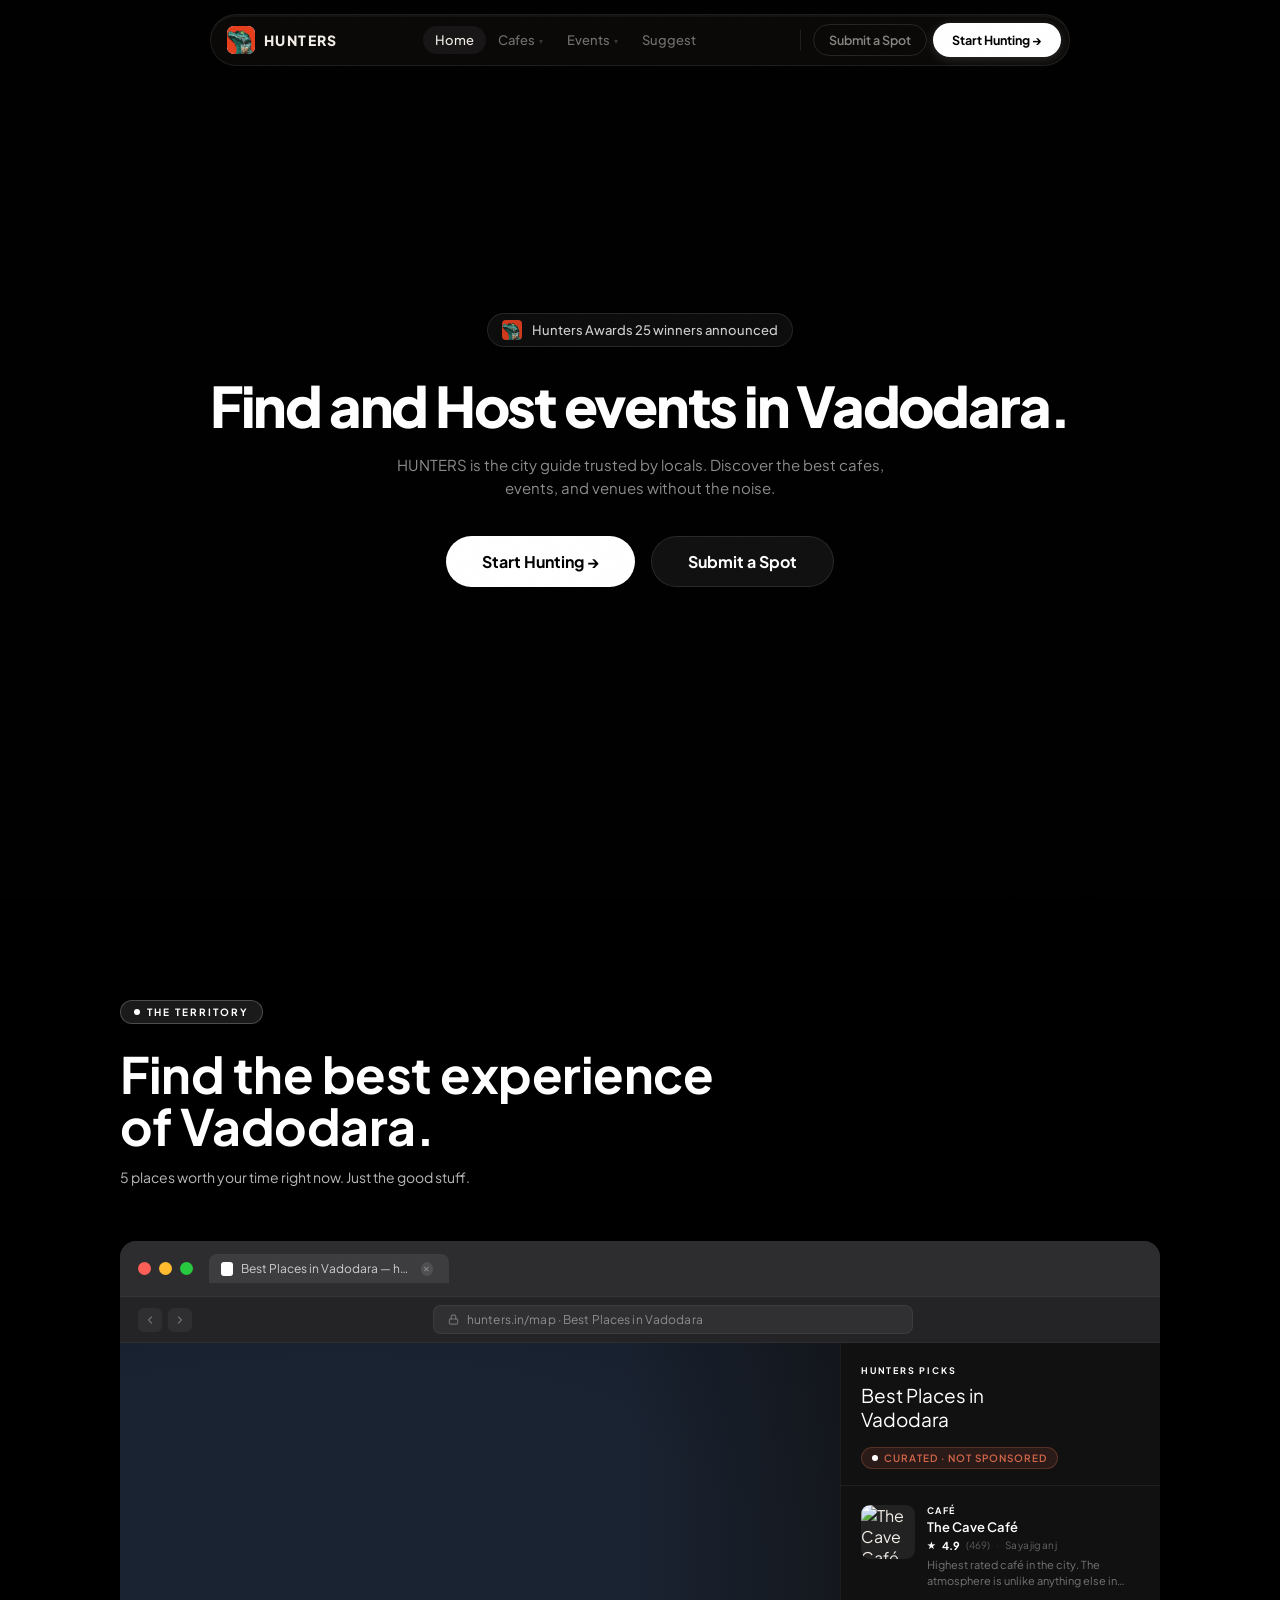
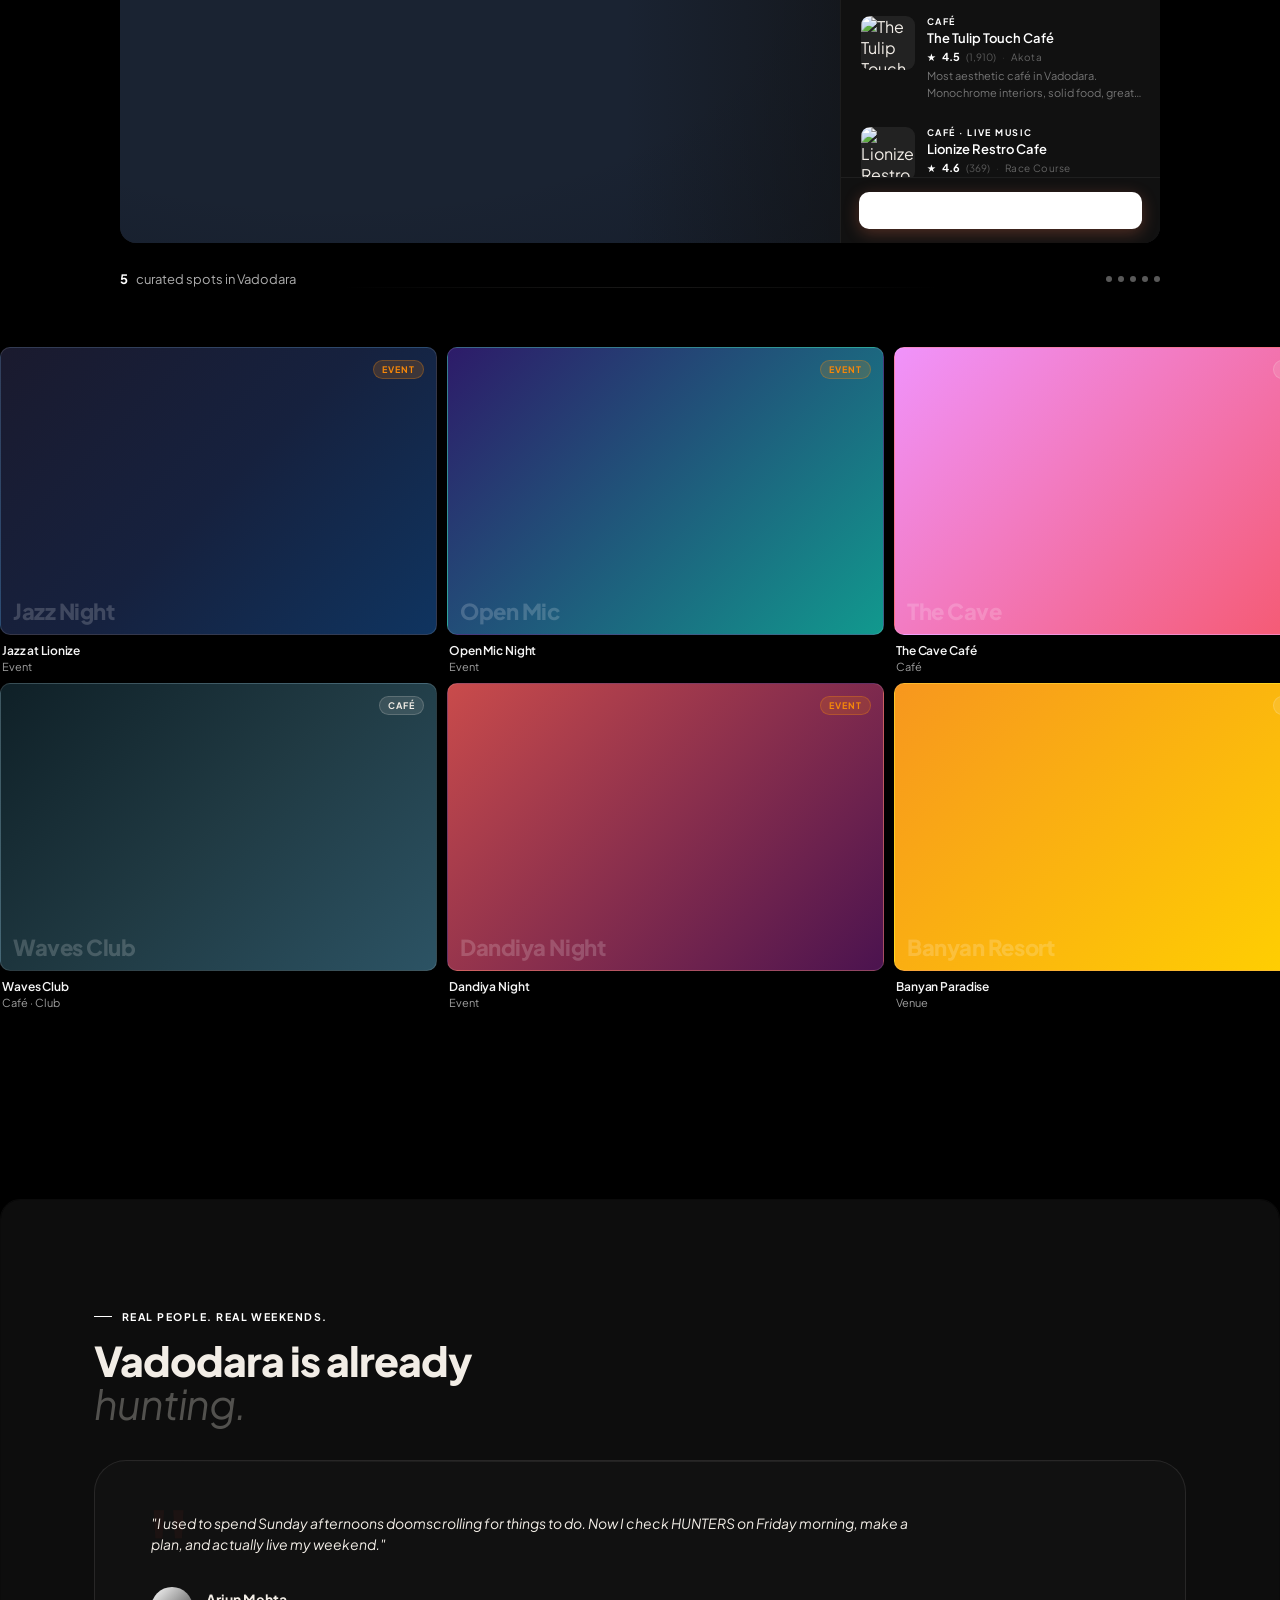
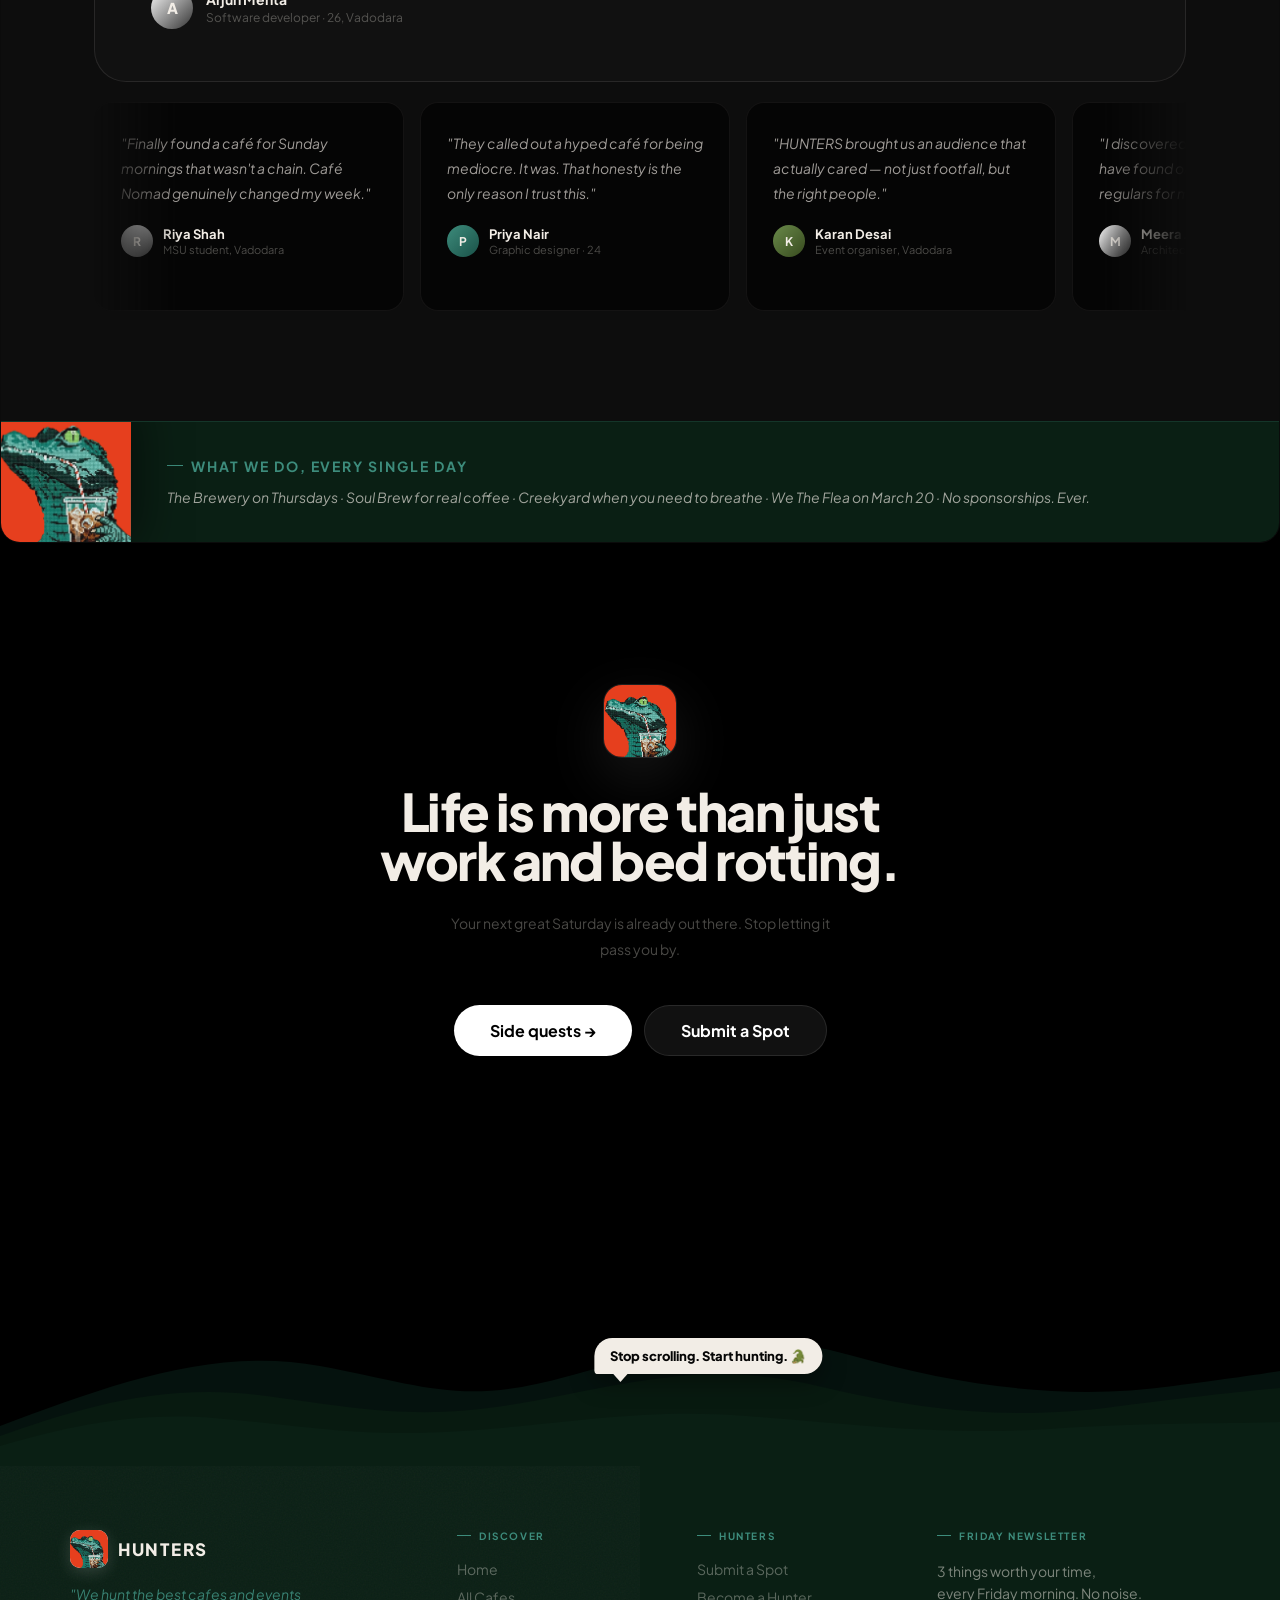
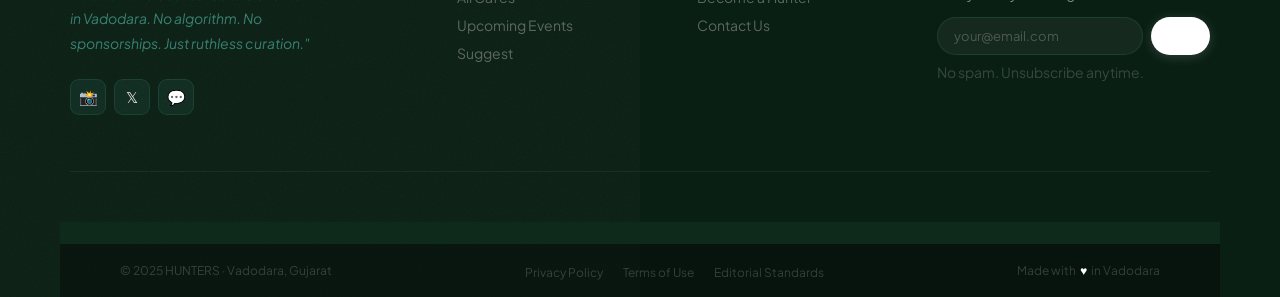
==== commit b1b72335: "ggs" ====
--- a/index.html
+++ b/index.html
@@ -5,13 +5,14 @@
   <meta charset="UTF-8" />
   <meta name="viewport" content="width=device-width, initial-scale=1.0" />
   <title>HUNTERS — Find What's Worth It in Vadodara</title>
+  <link rel="canonical" href="https://hunters.in/">
   <link rel="preconnect" href="https://fonts.googleapis.com">
   <link rel="preconnect" href="https://fonts.gstatic.com" crossorigin>
   <link
     href="https://fonts.googleapis.com/css2?family=Plus+Jakarta+Sans:ital,wght@0,200..800;1,200..800&display=swap"
     rel="stylesheet">
 
-    <link rel="stylesheet" href="styles.css">
+  <link rel="stylesheet" href="styles.css">
   <style>
     body {
       background: #000000;
@@ -4307,38 +4308,10 @@
     </footer>
   </div>
 
-
-
+  <script src="script.js" defer></script>
   <script>
     const prefersReducedMotion = window.matchMedia && window.matchMedia('(prefers-reduced-motion: reduce)').matches;
-    document.querySelectorAll('img').forEach((img, i) => {
-      if (!img.hasAttribute('decoding')) img.decoding = 'async';
-      if (!img.hasAttribute('loading') && i > 2) img.loading = 'lazy';
-    });
-
-    /* ─────── MOBILE MENU ─────── */
-    const menuBtn = document.getElementById('menuBtn');
-    const mobileMenu = document.getElementById('mobileMenu');
-    if (menuBtn && mobileMenu) {
-      menuBtn.addEventListener('click', () => {
-        mobileMenu.classList.toggle('open');
-        const spans = menuBtn.querySelectorAll('span');
-        if (mobileMenu.classList.contains('open')) {
-          spans[0].style.transform = 'translateY(6.5px) rotate(45deg)';
-          spans[1].style.opacity = '0';
-          spans[2].style.transform = 'translateY(-6.5px) rotate(-45deg)';
-        } else {
-          spans.forEach(s => { s.style.transform = ''; s.style.opacity = ''; });
-        }
-      });
-      mobileMenu.querySelectorAll('a').forEach(a => {
-        a.addEventListener('click', () => {
-          mobileMenu.classList.remove('open');
-          const spans = menuBtn.querySelectorAll('span');
-          spans.forEach(s => { s.style.transform = ''; s.style.opacity = ''; });
-        });
-      });
-    }
+
     const card = document.getElementById('crocCard');
     if (card) {
       let tiltActive = false;
@@ -4401,24 +4374,6 @@
         card.style.boxShadow = '';
       });
     });
-
-
-    /* ─────── SCROLL REVEAL — IntersectionObserver ─────── */
-    if ('IntersectionObserver' in window) {
-      const io = new IntersectionObserver(entries => {
-        entries.forEach(entry => {
-          if (entry.isIntersecting) {
-            entry.target.classList.add('in');
-          }
-        });
-      }, { threshold: 0.1, rootMargin: '0px 0px -40px 0px' });
-
-      document.querySelectorAll('.rev, .pain, .step, .oc, .tc, .big-q, .card').forEach(el => io.observe(el));
-    } else {
-      document.querySelectorAll('.rev, .pain, .step, .oc, .tc, .big-q, .card').forEach(el => el.classList.add('in'));
-    }
-
-
     /* ─────── NAV SCROLL SHADOW ─────── */
     let navTick = false;
     window.addEventListener('scroll', () => {
@@ -4430,9 +4385,6 @@
           navTick = false;
           return;
         }
-        pill.style.borderColor = scrollY > 30
-          ? 'rgba(242,237,230,.14)'
-          : 'rgba(242,237,230,.09)';
         pill.style.boxShadow = scrollY > 30
           ? '0 2px 0 rgba(255,255,255,.04) inset, 0 16px 48px rgba(0,0,0,.7), 0 1px 0 rgba(0,0,0,.6)'
           : '0 2px 0 rgba(255,255,255,.04) inset, 0 8px 32px rgba(0,0,0,.55), 0 1px 0 rgba(0,0,0,.6)';
